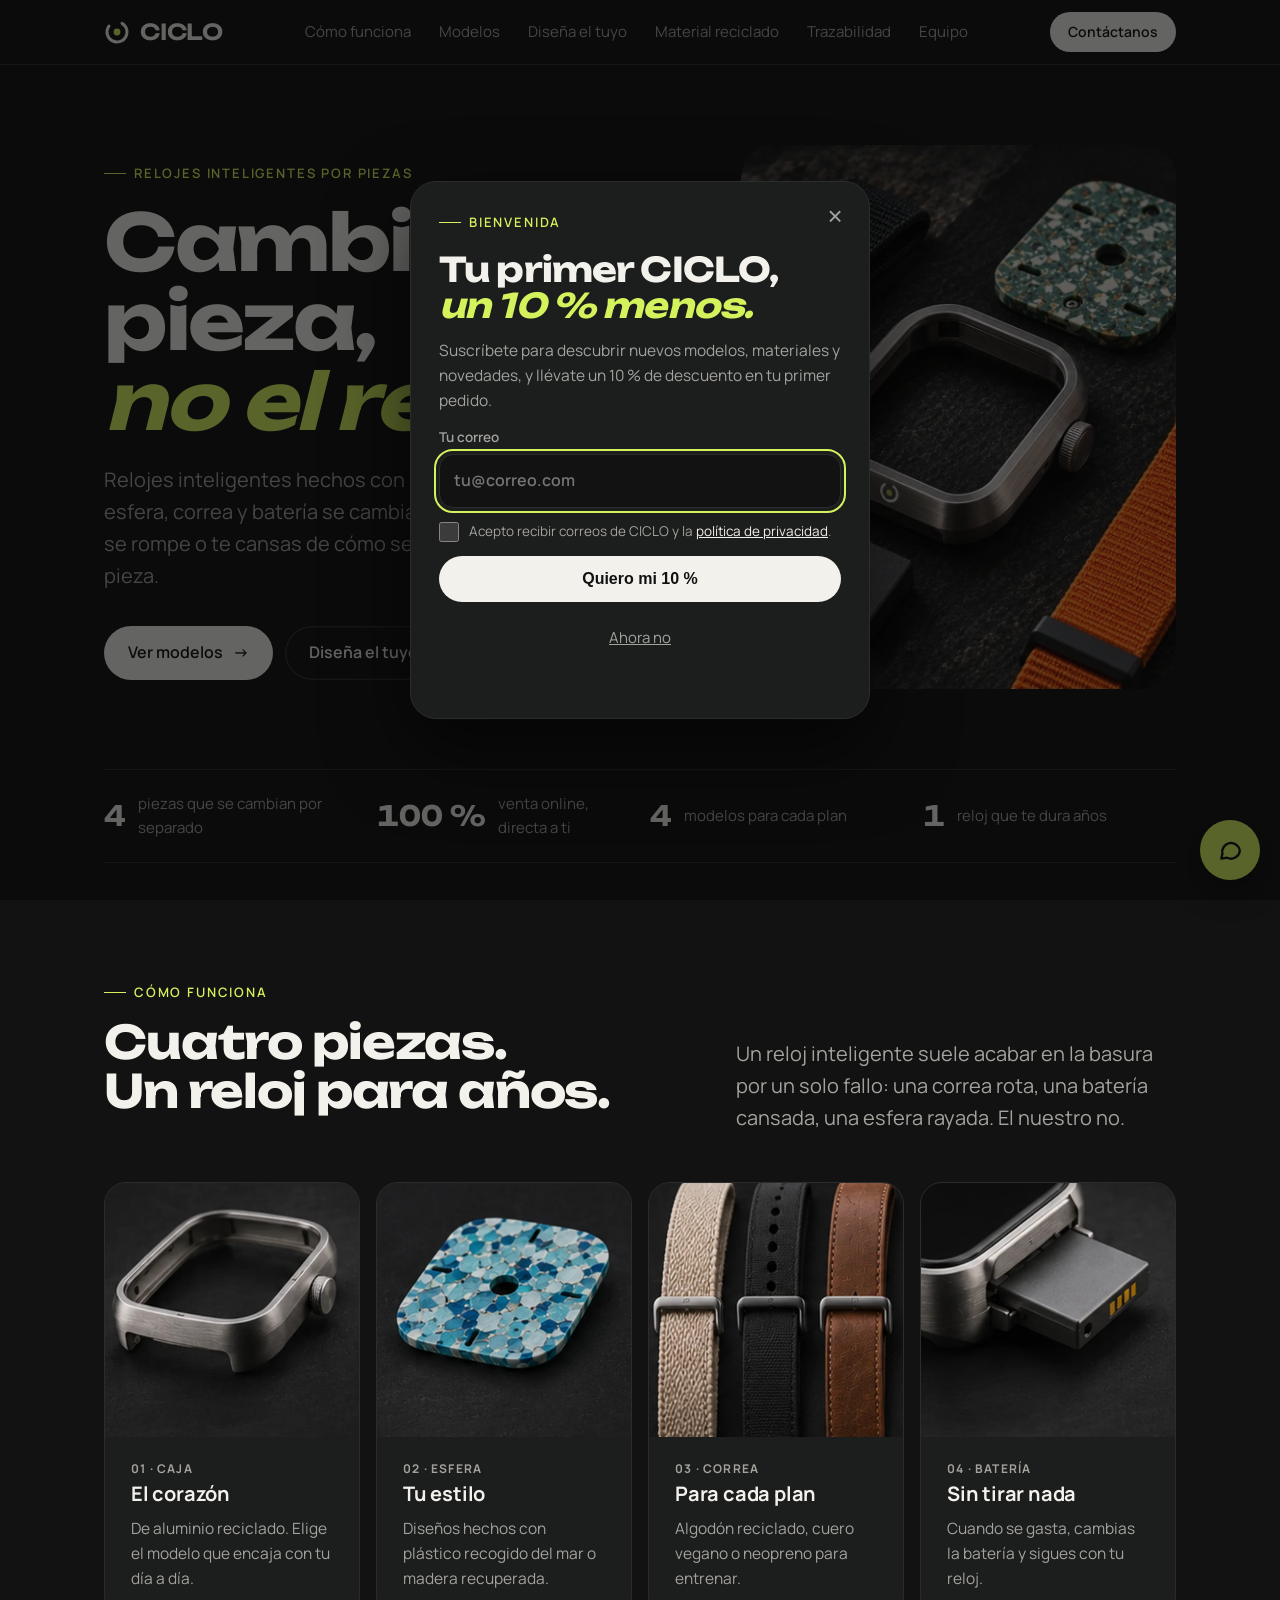
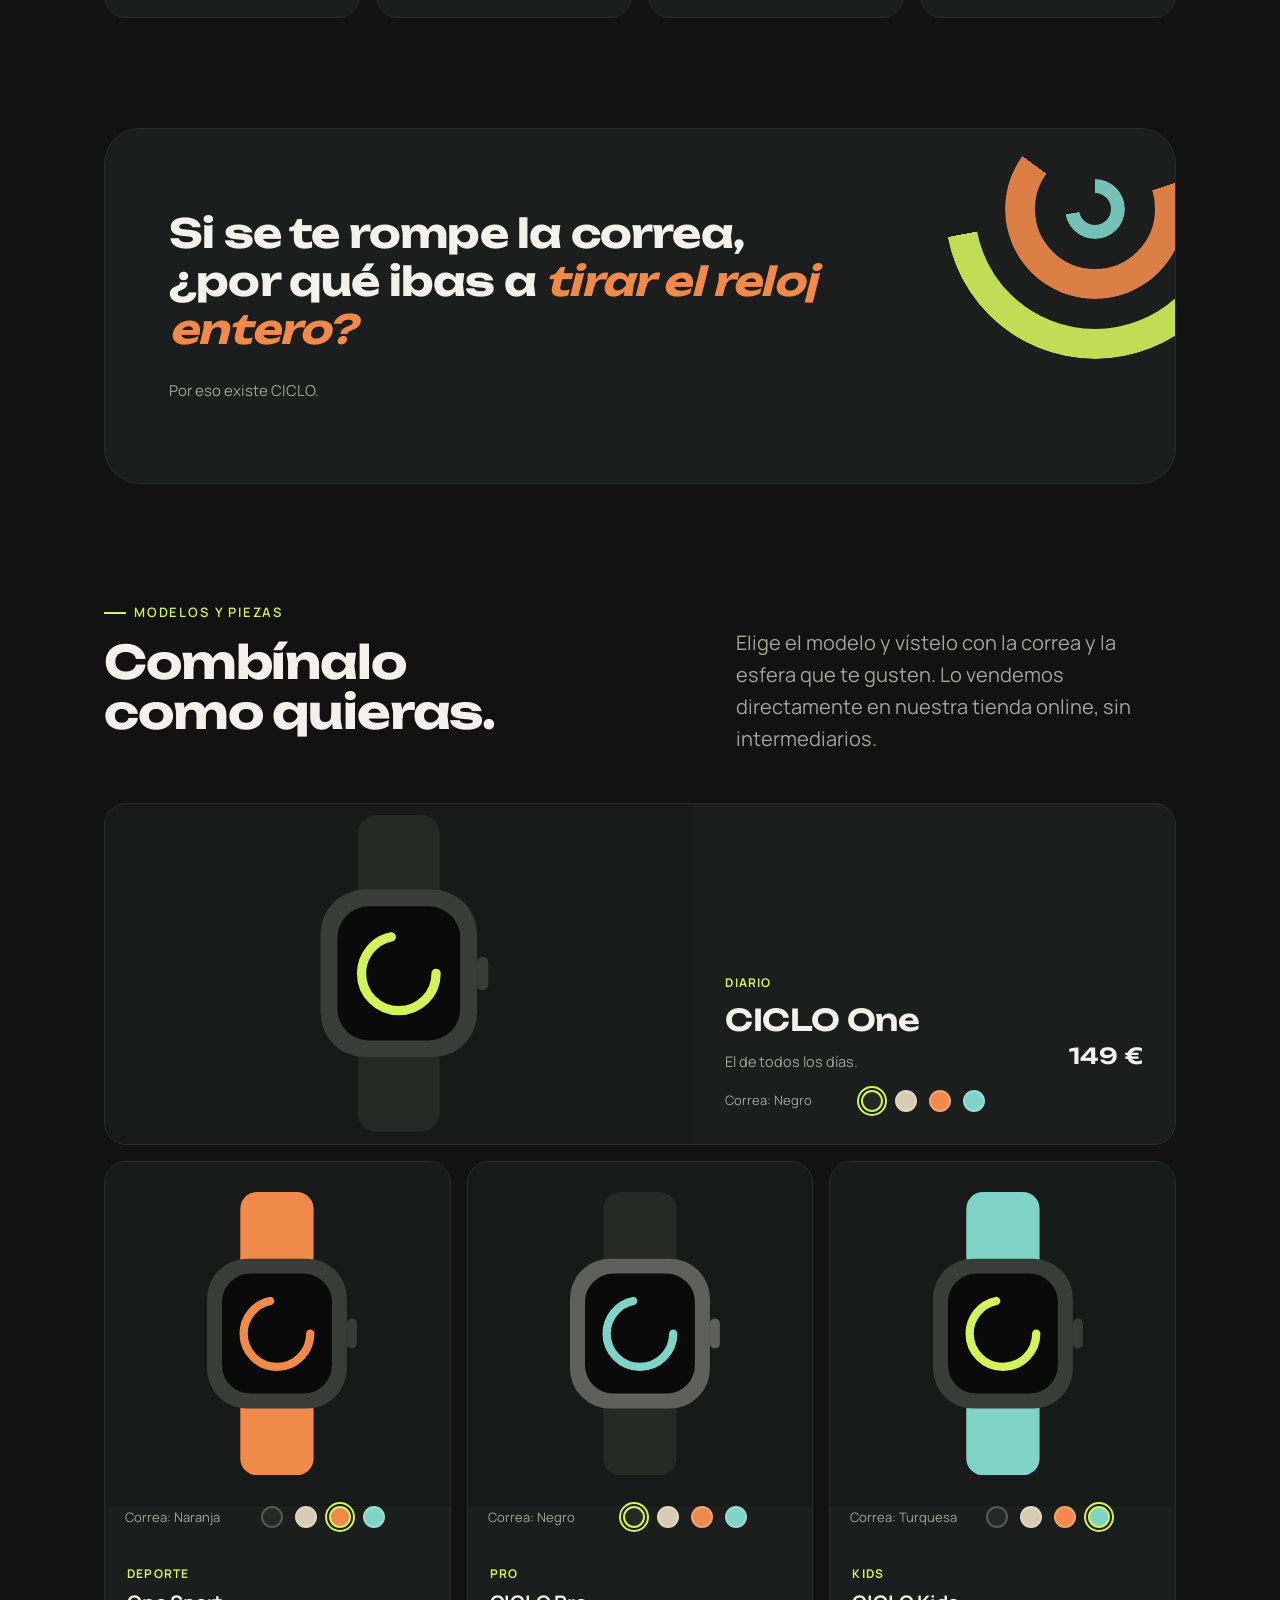
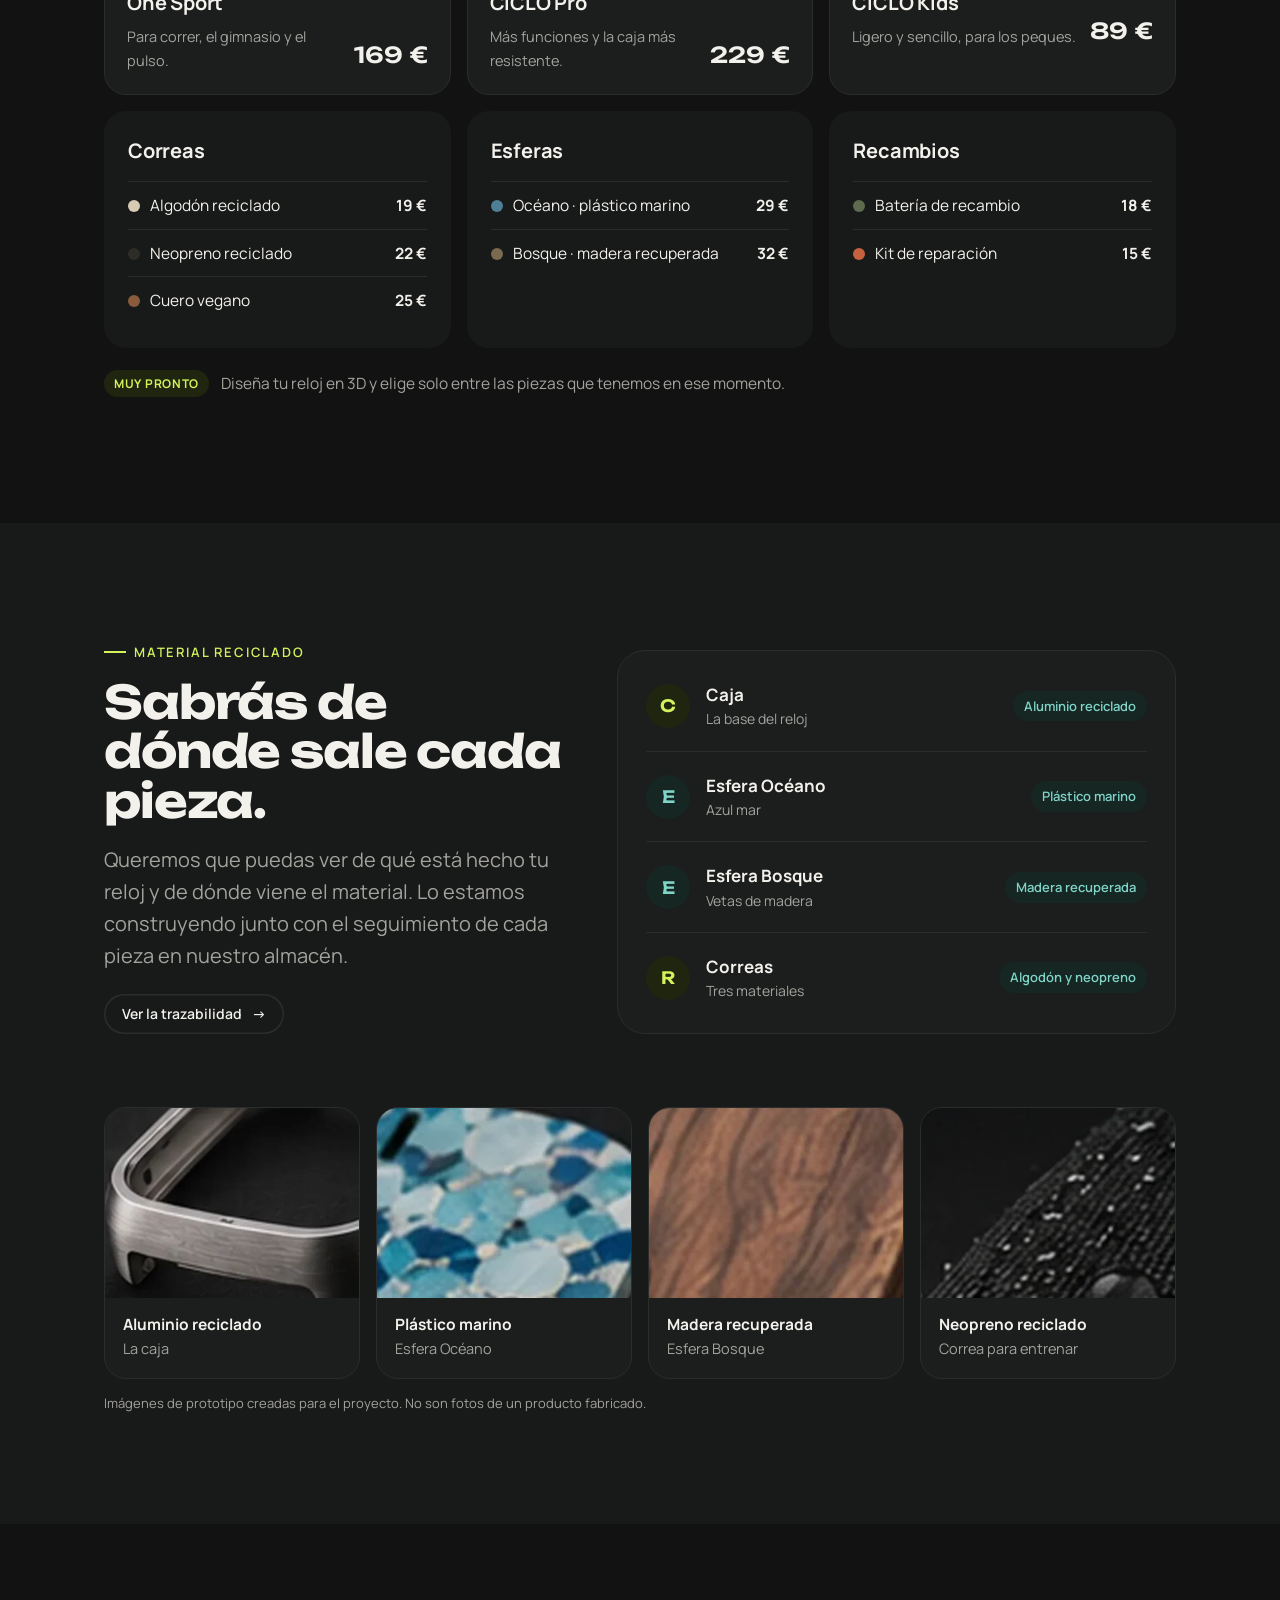
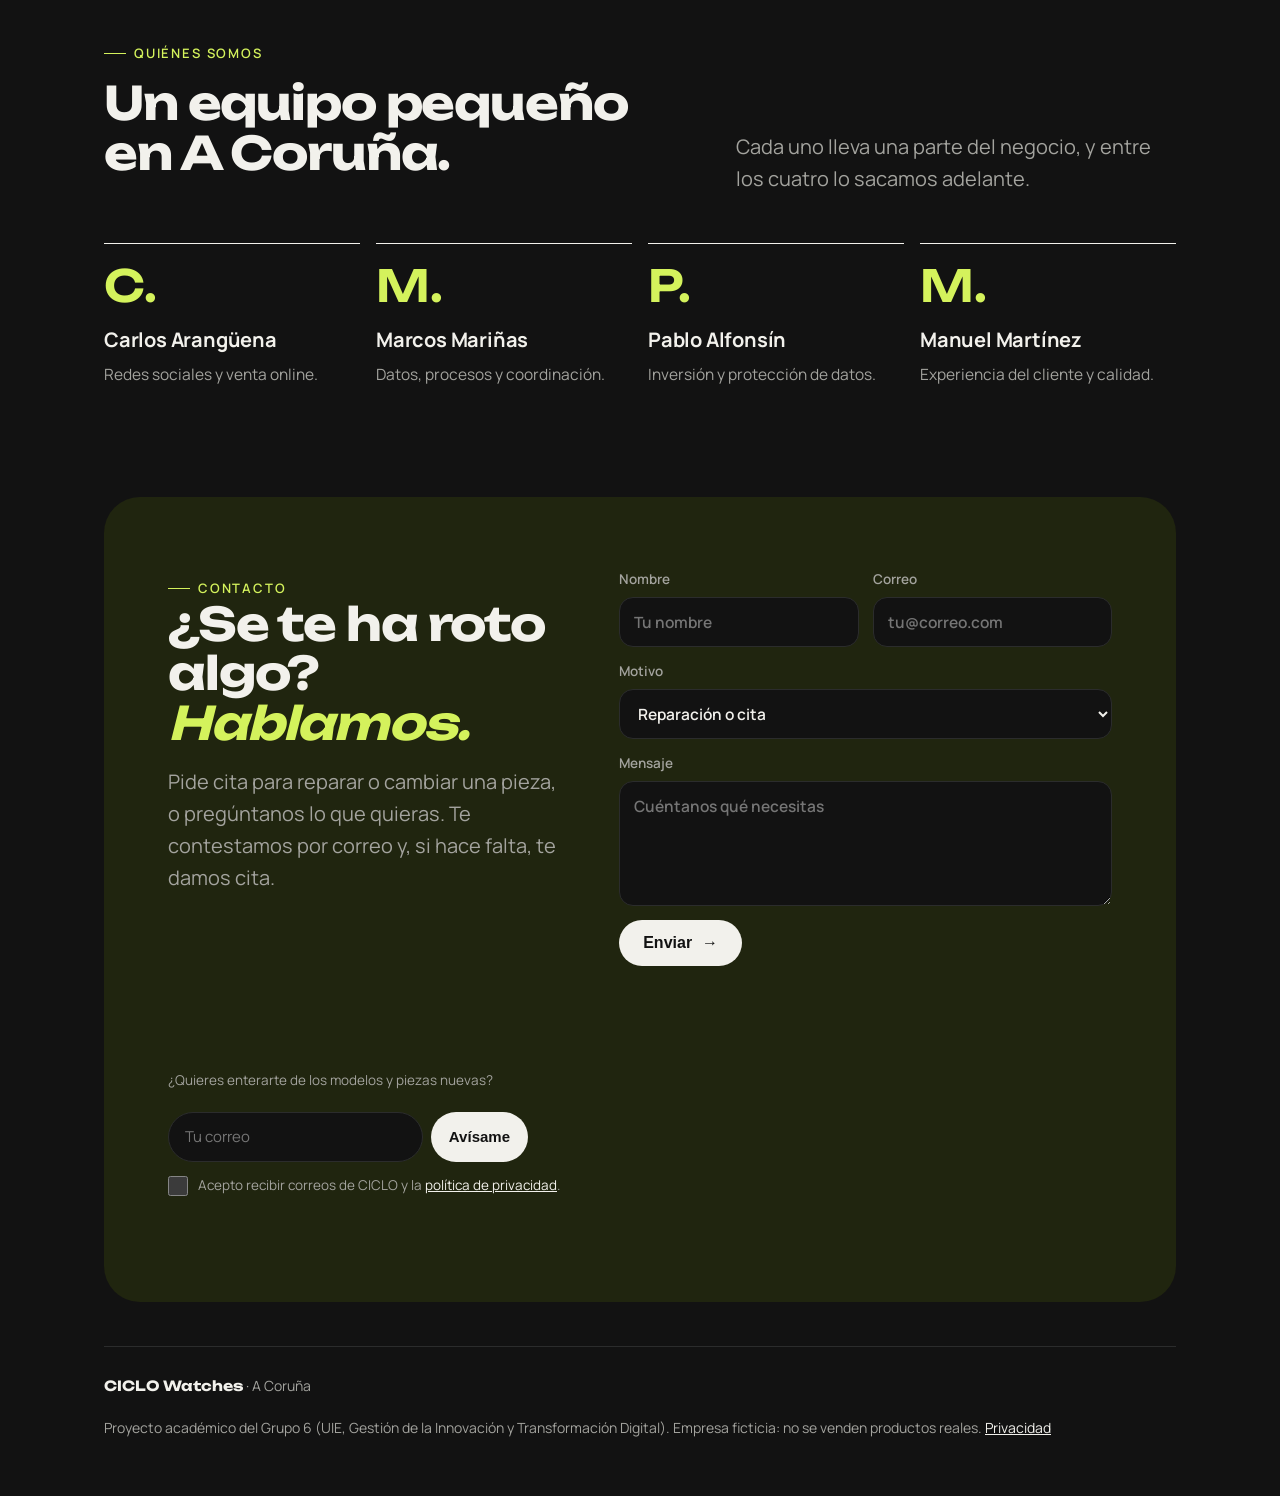
==== index.html @ 6017387c "Citas: la web ya reserva en el flujo de n8n (webhook activo y probado) Co-Authored-By: Claude Sonnet" ====
<!doctype html>
<html lang="es">
<head>
<meta charset="utf-8">
<meta name="viewport" content="width=device-width, initial-scale=1">
<title>CICLO Watches</title>
<meta name="description" content="Relojes inteligentes por piezas, hechos con material reciclado. Cambias la pieza, no el reloj.">
<link rel="canonical" href="https://marinascotelomarcos-blip.github.io/ciclo-watches/">
<meta name="theme-color" content="#121212">
<meta property="og:type" content="website">
<meta property="og:locale" content="es_ES">
<meta property="og:site_name" content="CICLO Watches">
<meta property="og:title" content="CICLO Watches · Cambias la pieza, no el reloj">
<meta property="og:description" content="Relojes inteligentes por piezas, hechos con material reciclado. Cambias la pieza, no el reloj.">
<meta property="og:url" content="https://marinascotelomarcos-blip.github.io/ciclo-watches/">
<meta property="og:image" content="https://marinascotelomarcos-blip.github.io/ciclo-watches/img/og-ciclo.png">
<meta property="og:image:width" content="1200">
<meta property="og:image:height" content="630">
<meta property="og:image:alt" content="Las piezas de un reloj CICLO sobre piedra oscura y el lema «Cambias la pieza, no el reloj»">
<meta name="twitter:card" content="summary_large_image">
<meta name="twitter:title" content="CICLO Watches · Cambias la pieza, no el reloj">
<meta name="twitter:description" content="Relojes inteligentes por piezas, hechos con material reciclado. Cambias la pieza, no el reloj.">
<meta name="twitter:image" content="https://marinascotelomarcos-blip.github.io/ciclo-watches/img/og-ciclo.png">
<link rel="icon" type="image/svg+xml" href="marca/favicon.svg">
<link rel="apple-touch-icon" href="marca/apple-touch-icon.png">
<link rel="preconnect" href="https://fonts.googleapis.com">
<link rel="preconnect" href="https://fonts.gstatic.com" crossorigin>
<!-- Fuentes sin bloquear: la web se pinta al momento con la letra del sistema y cambia cuando llegan (aunque no haya internet) -->
<link rel="preload" as="style" href="https://fonts.googleapis.com/css2?family=Unbounded:wght@600;700;800&family=Manrope:wght@400;500;600;700&display=swap" onload="this.onload=null;this.rel='stylesheet'">
<noscript><link rel="stylesheet" href="https://fonts.googleapis.com/css2?family=Unbounded:wght@600;700;800&family=Manrope:wght@400;500;600;700&display=swap"></noscript>
<script>
  // Solo si el navegador sabe avisar al bajar, los bloques empiezan escondidos para aparecer.
  // Sin esto (vista previa, impresión, sin JavaScript) la web se ve entera desde el principio.
  if ("IntersectionObserver" in window) document.documentElement.classList.add("js-reveal");
</script>
<style>
  /* Colores de la presentación de la S07 */
  :root{
    color-scheme:dark;
    --bg:#121212; --wash:#181919; --card:#1C1D1D;
    --ink:#F2F1EC; --ink-soft:#A3A39E; --ink-grey:#5F605D; --hair:#2B2C2C;
    --clay:#D4F25C; --clay-wash:#20250F; --moss:#7FD3C7; --moss-wash:#152623;
    --orange:#F08A4B; --orange-wash:#2A1B12;
    --serif:"Unbounded","Arial Black",sans-serif;
    --sans:"Manrope",-apple-system,BlinkMacSystemFont,"Segoe UI",sans-serif;
    --radius:22px;
  }
  *{box-sizing:border-box}
  html{scroll-behavior:smooth}
  body{margin:0;background:var(--bg);color:var(--ink);font:17px/1.6 var(--sans);-webkit-font-smoothing:antialiased}
  a{color:inherit}
  img,svg{display:block}
  .wrap{max-width:1120px;margin:0 auto;padding:0 24px}
  .serif{font-family:var(--serif)}
  em{font-style:italic;color:var(--clay)}

  /* Cabecera */
  header{position:sticky;top:0;z-index:10;background:color-mix(in srgb,var(--bg) 86%,transparent);backdrop-filter:saturate(1.4) blur(12px);border-bottom:1px solid var(--hair)}
  nav{display:flex;align-items:center;justify-content:space-between;height:64px;gap:20px}
  .logo{display:flex;align-items:center;gap:10px;text-decoration:none;font-family:var(--serif);font-size:22px;font-weight:600;letter-spacing:-.01em}
  .logo-mark{width:26px;height:26px}
  .links{display:flex;gap:28px;font-size:15px}
  .menu-btn{display:none;width:44px;height:44px;place-items:center;margin-left:auto;background:none;border:1px solid var(--hair);border-radius:999px;color:var(--ink);cursor:pointer}
  .links a{text-decoration:none;color:var(--ink-soft);transition:color .2s}
  .links a:hover{color:var(--ink)}

  .btn{display:inline-flex;align-items:center;gap:10px;background:var(--ink);color:var(--bg);text-decoration:none;padding:14px 24px;border-radius:999px;font-weight:600;font-size:16px;border:0;cursor:pointer;transition:transform .2s ease,background .2s}
  .btn:hover{transform:translateY(-1px);background:var(--clay)}
  .btn:active{transform:translateY(0)}
  .btn.light{background:transparent;color:var(--ink);box-shadow:inset 0 0 0 1.5px var(--hair)}
  .btn.light:hover{background:var(--wash);box-shadow:inset 0 0 0 1.5px var(--ink-grey)}
  .btn.small{padding:9px 18px;font-size:14px}
  .btn .arrow{transition:transform .2s}
  .btn:hover .arrow{transform:translateX(3px)}

  /* Portada */
  .hero{padding-top:80px;padding-bottom:40px;display:grid;grid-template-columns:1.15fr .85fr;gap:48px;align-items:center}
  .eyebrow{display:inline-flex;align-items:center;gap:8px;font-size:13px;font-weight:600;letter-spacing:.08em;text-transform:uppercase;color:var(--clay)}
  .eyebrow::before{content:"";width:22px;height:1.5px;background:currentColor}
  h1{font-family:var(--serif);font-weight:700;font-size:clamp(38px,6.2vw,78px);line-height:1.02;letter-spacing:-.03em;margin:18px 0 24px}
  h2{font-family:var(--serif);font-weight:700;font-size:clamp(28px,3.8vw,46px);line-height:1.08;letter-spacing:-.025em;margin:14px 0 18px}
  h3{font-family:var(--sans);font-weight:700;font-size:20px;letter-spacing:-.01em;margin:0 0 6px}
  .eyebrow{letter-spacing:.14em}
  .lead{font-size:20px;color:var(--ink-soft);max-width:540px;margin:0}
  .ctas{display:flex;gap:12px;flex-wrap:wrap;margin-top:34px}
  .hero-art{position:relative;aspect-ratio:4/5;border-radius:32px;background:#121212;overflow:hidden;isolation:isolate}
  .hero-art .hero-product{position:absolute;inset:0;width:100%;height:100%;object-fit:cover}
  /* La foto entra suave cuando la portada aparece en pantalla (clase .in del scroll) */
  .hero-art.in .hero-product{animation:hero-product-in .9s cubic-bezier(.2,.8,.2,1) backwards}
  @keyframes hero-product-in{from{opacity:0;transform:scale(1.035)}}
  @keyframes aparece{from{opacity:0;transform:translateY(6px)}}

  /* Franja de valores */
  .strip{border-top:1px solid var(--hair);border-bottom:1px solid var(--hair);margin-top:40px}
  .strip ul{list-style:none;margin:0;padding:22px 0;display:grid;grid-template-columns:repeat(4,1fr);gap:20px}
  .strip li{display:flex;gap:12px;align-items:center;font-size:15px;color:var(--ink-soft)}
  .strip li span{font-family:var(--serif);font-size:28px;font-weight:600;color:var(--ink);line-height:1}

  section{padding:110px 0}
  .head{display:flex;justify-content:space-between;align-items:end;gap:30px;margin-bottom:48px;flex-wrap:wrap}
  .head .lead{max-width:440px}

  /* Cómo funciona */
  .steps{display:grid;grid-template-columns:repeat(4,1fr);gap:16px}
  .step{background:var(--card);border:1px solid var(--hair);border-radius:var(--radius);padding:26px;transition:transform .3s ease,border-color .3s}
  .step:hover{transform:translateY(-4px);border-color:var(--ink-grey)}
  .step .n{font-size:12px;font-weight:700;letter-spacing:.1em;color:var(--ink-grey);text-transform:uppercase}
  .step p{margin:0;color:var(--ink-soft);font-size:15.5px}

  /* Fotos de producto: mismo formato que el archivo (11:10), sin recortar ni deformar */
  .photo{display:block;width:100%;height:auto;aspect-ratio:11/10;object-fit:contain;background:#121212}
  .step{overflow:hidden}
  .step .photo{aspect-ratio:1/1;object-fit:cover;width:calc(100% + 52px);max-width:none;margin:-26px -26px 22px;border-radius:0} /* la foto llena la parte de arriba de la tarjeta */
  /* Materiales: una foto por tarjeta, a sangre (sin marco dentro de la tarjeta) */
  .materials{display:grid;grid-template-columns:repeat(4,1fr);gap:16px;margin-top:56px}
  .materials figure{margin:0;background:var(--card);border:1px solid var(--hair);border-radius:var(--radius);overflow:hidden}
  .materials img{display:block;width:100%;height:auto;aspect-ratio:4/3;object-fit:cover}
  .materials figcaption{padding:14px 18px 18px;font-size:14.5px;color:var(--ink-soft)}
  .materials figcaption b{display:block;color:var(--ink);font-size:15.5px}
  .proto-note{margin:14px 0 0;font-size:13px;color:var(--ink-soft)}

  /* Cita grande */
  .quote{background:var(--card);border:1px solid var(--hair);color:var(--ink);border-radius:36px;padding:80px 64px;position:relative;overflow:hidden}
  .quote p{font-family:var(--serif);font-weight:700;font-size:clamp(24px,3.4vw,40px);line-height:1.2;letter-spacing:-.02em;margin:0;max-width:760px;position:relative}
  .quote p em{color:var(--orange)}
  .quote small{display:block;margin-top:26px;color:var(--ink-soft);font-size:15px}
  .quote .ring{position:absolute;right:-70px;top:-70px;width:300px;height:300px;border-radius:50%;border:30px solid var(--clay);opacity:.9;
    -webkit-mask:conic-gradient(#000 0 72%,transparent 0);mask:conic-gradient(#000 0 72%,transparent 0)}
  .quote .ring.r2{right:-10px;top:-10px;width:180px;height:180px;border-color:var(--orange);opacity:.9;
    -webkit-mask:conic-gradient(transparent 0 20%,#000 0 85%,transparent 0);mask:conic-gradient(transparent 0 20%,#000 0 85%,transparent 0)}
  .quote .ring.r3{right:50px;top:50px;width:60px;height:60px;border-width:14px;border-color:var(--moss)}

  /* Modelos */
  .models{display:grid;grid-template-columns:repeat(3,1fr);gap:16px}
  .model.destacado{grid-column:1/-1;display:grid;grid-template-columns:1.1fr .9fr;grid-template-rows:1fr auto;align-items:stretch}
  .model.destacado .pic{grid-row:1/3;aspect-ratio:auto;min-height:340px}
  .model.destacado .pic svg{width:38%}
  .model.destacado .info{grid-column:2;grid-row:1;align-self:end;padding:32px 32px 8px}
  .model.destacado .info h3{font-family:var(--serif);font-size:30px;font-weight:600;letter-spacing:-.02em}
  .model.destacado .strap-picker{grid-column:2;grid-row:2;padding:8px 32px 32px}
  .uso{display:block;font-size:12px;font-weight:700;letter-spacing:.1em;text-transform:uppercase;color:var(--clay);margin-bottom:4px}
  .strap-name{font-size:13px;color:var(--ink-soft);min-width:9.5em}
  .model{background:var(--card);border:1px solid var(--hair);border-radius:var(--radius);overflow:hidden;transition:transform .3s ease,box-shadow .3s}
  .model:hover{transform:translateY(-4px);border-color:var(--ink-grey)}
  .model .pic{aspect-ratio:1/1;background:var(--wash);display:grid;place-items:center}
  .model .pic svg{width:58%;height:auto}
  .model .info{padding:20px 22px 22px;display:flex;justify-content:space-between;align-items:end;gap:10px}
  .model .info p{margin:2px 0 0;color:var(--ink-soft);font-size:14.5px}
  .price{font-family:var(--serif);font-size:22px;font-weight:600;white-space:nowrap}
  .parts{display:grid;grid-template-columns:repeat(3,1fr);gap:16px;margin-top:16px}
  .part{background:var(--wash);border-radius:var(--radius);padding:24px}
  .part ul{list-style:none;margin:14px 0 0;padding:0}
  .part li{display:flex;justify-content:space-between;align-items:center;gap:12px;padding:11px 0;border-top:1px solid var(--hair);font-size:15.5px}
  .sw{display:inline-block;width:12px;height:12px;border-radius:50%;margin-right:10px;vertical-align:-1px}
  .soon{margin-top:22px;display:flex;align-items:center;gap:12px;color:var(--ink-soft);font-size:15.5px}
  .soon b{background:var(--clay-wash);color:var(--clay);font-size:12px;letter-spacing:.06em;text-transform:uppercase;padding:4px 10px;border-radius:999px}

  /* Reciclado */
  .origin{display:grid;grid-template-columns:.9fr 1.1fr;gap:56px;align-items:center}
  .trace{background:var(--card);border:1px solid var(--hair);border-radius:28px;padding:10px 28px}
  .trace li{list-style:none;display:grid;grid-template-columns:44px 1fr auto;gap:16px;align-items:center;padding:20px 0;border-bottom:1px solid var(--hair)}
  .trace li:last-child{border-bottom:0}
  .trace ol{margin:0;padding:0}
  .dot{width:44px;height:44px;border-radius:50%;display:grid;place-items:center;font-family:var(--serif);font-weight:600}
  .trace small{display:block;color:var(--ink-soft);font-size:14px}
  .trace .from{font-size:13px;font-weight:600;color:var(--moss);background:var(--moss-wash);padding:5px 11px;border-radius:999px;white-space:nowrap}

  /* Equipo */
  .team{display:grid;grid-template-columns:repeat(4,1fr);gap:16px}
  .person{border-top:1.5px solid var(--ink);padding-top:20px}
  .person .ini{font-family:var(--serif);font-size:44px;font-weight:600;line-height:1;color:var(--clay);margin-bottom:16px}
  .person p{margin:0;color:var(--ink-soft);font-size:15.5px}

  /* Contacto */
  .contact{background:var(--clay-wash);border-radius:36px;padding:72px 64px;display:grid;grid-template-columns:.9fr 1.1fr;gap:48px;align-items:start}
  .contact h2{margin-top:0}
  .contact .side{display:flex;flex-direction:column;align-items:flex-start;gap:14px}
  .contact .side ul{list-style:none;margin:0;padding:0;color:var(--ink-soft);font-size:15.5px}
  .contact .side li{padding:4px 0}
  .contact .side li::before{content:"✓";color:var(--clay);font-weight:700;margin-right:10px}
  .note{font-size:14.5px;color:var(--clay);min-height:1.4em;margin:0}

  .cform{display:grid;gap:14px;width:100%}
  .cform .row2{display:grid;grid-template-columns:1fr 1fr;gap:14px}
  .cform label{display:grid;gap:6px;font-size:13.5px;font-weight:600;color:var(--ink-soft)}
  .cform input,.cform select,.cform textarea{background:var(--bg);border:1px solid var(--hair);color:var(--ink);border-radius:14px;padding:12px 14px;font:inherit;font-size:15.5px;width:100%;resize:vertical}
  .cform input:focus,.cform select:focus,.cform textarea:focus{outline:2px solid var(--clay);outline-offset:1px}
  .cform .btn{justify-self:start}
  .cform .btn[disabled]{opacity:.6;cursor:wait}
  @media (max-width:520px){.cform .row2{grid-template-columns:1fr}}
  /* Novedades (automatización por correo) */
  .news{display:flex;gap:8px;width:100%;max-width:360px;margin-top:6px}
  .news input{flex:1;min-width:0;background:var(--bg);border:1px solid var(--hair);color:var(--ink);border-radius:999px;padding:12px 16px;font:inherit;font-size:15px}
  .news input:focus{outline:2px solid var(--clay);outline-offset:1px}
  .news button{padding:12px 18px;font-size:15px}
  .side small{color:var(--ink-soft);font-size:13.5px}

  /* Popup de bienvenida (10 %) */
  .dlg{width:min(460px,calc(100vw - 32px));max-height:calc(100dvh - 32px);overflow:auto;padding:0;border:1px solid var(--hair);border-radius:26px;background:var(--card);color:var(--ink);box-shadow:0 30px 80px rgba(0,0,0,.6)}
  .dlg[open]{animation:dlg-in .25s cubic-bezier(.2,.8,.2,1)}
  @keyframes dlg-in{from{opacity:0;transform:translateY(10px) scale(.98)}}
  .dlg::backdrop{background:rgba(8,8,8,.6)}
  .dlg-form{display:grid;gap:14px;padding:30px 28px 24px;position:relative}
  .dlg-form h2{font-size:clamp(26px,6vw,34px);margin:4px 0 0}
  .dlg-texto{margin:0;color:var(--ink-soft);font-size:15.5px}
  .dlg-campo{display:grid;gap:6px;font-size:13.5px;font-weight:600;color:var(--ink-soft)}
  .dlg-campo input{background:var(--bg);border:1px solid var(--hair);color:var(--ink);border-radius:14px;padding:13px 14px;font:inherit;font-size:16px}
  .dlg-form .btn{justify-content:center}
  .dlg-x{position:absolute;top:12px;right:12px;width:44px;height:44px;border-radius:50%;border:0;background:none;color:var(--ink-soft);font-size:26px;line-height:1;cursor:pointer}
  .dlg-x:hover{background:var(--wash);color:var(--ink)}
  .dlg-no{background:none;border:0;color:var(--ink-soft);font:inherit;font-size:15px;text-decoration:underline;cursor:pointer;min-height:44px}
  .ok-legal{display:flex;gap:10px;align-items:flex-start;font-size:13.5px;color:var(--ink-soft);line-height:1.45}
  .ok-legal input{width:20px;height:20px;margin:0;flex:0 0 20px;accent-color:var(--clay)}
  .ok-legal a{color:var(--ink)}

  /* Asistente (chatbot) */
  .bot-btn{position:fixed;right:20px;bottom:20px;z-index:20;width:60px;height:60px;border-radius:50%;border:0;cursor:pointer;background:var(--clay);color:#121212;display:grid;place-items:center;box-shadow:0 12px 30px rgba(0,0,0,.45);transition:transform .2s}
  .bot-btn:hover{transform:scale(1.06)}
  .bot{position:fixed;right:20px;bottom:92px;z-index:20;width:min(360px,calc(100vw - 32px));height:min(480px,calc(100vh - 140px));background:var(--card);border:1px solid var(--hair);border-radius:22px;display:flex;flex-direction:column;overflow:hidden;box-shadow:0 24px 60px rgba(0,0,0,.55);
    opacity:0;transform:translateY(12px) scale(.98);transform-origin:bottom right;pointer-events:none;transition:opacity .2s,transform .2s}
  .bot.open{opacity:1;transform:none;pointer-events:auto}
  .bot-head{padding:16px 18px;border-bottom:1px solid var(--hair);display:flex;align-items:center;gap:12px}
  .bot-head b{display:block;font-size:15px}
  .bot-head small{color:var(--ink-soft);font-size:12.5px}
  .bot-head .x{margin-left:auto;background:none;border:0;color:var(--ink-soft);font-size:22px;cursor:pointer;line-height:1}
  .bot-msgs{flex:1;overflow-y:auto;padding:16px;display:flex;flex-direction:column;gap:10px}
  .msg{max-width:85%;padding:10px 14px;border-radius:16px;font-size:14.5px;line-height:1.45}
  .msg.b{background:var(--wash);border:1px solid var(--hair);border-bottom-left-radius:6px}
  .msg.u{align-self:flex-end;background:var(--clay);color:#121212;border-bottom-right-radius:6px}
  .bot-form{display:flex;gap:8px;padding:12px;border-top:1px solid var(--hair)}
  .bot-form input{flex:1;min-width:0;background:var(--bg);border:1px solid var(--hair);color:var(--ink);border-radius:999px;padding:11px 14px;font:inherit;font-size:14.5px}
  .bot-form button{background:var(--clay);color:#121212;border:0;border-radius:999px;padding:0 16px;font-weight:700;cursor:pointer}

  footer{padding:44px 0 56px;color:var(--ink-soft);font-size:14px}
  footer .row{display:flex;justify-content:space-between;gap:20px;flex-wrap:wrap;border-top:1px solid var(--hair);padding-top:28px}

  /* Aparición suave al hacer scroll */
  .js-reveal .reveal{opacity:0;transform:translateY(18px);transition:opacity .8s ease,transform .8s cubic-bezier(.2,.8,.2,1)}
  .js-reveal .reveal.in{opacity:1;transform:none}
  @media print{.js-reveal .reveal{opacity:1;transform:none}}

  /* CICLO · interacciones A2-A4 */
  .strap-picker{display:flex;gap:12px;align-items:center;padding:0 20px 16px}
  .strap-swatch{width:22px;height:22px;border-radius:50%;border:2px solid rgba(242,241,236,.24);background:var(--swatch);cursor:pointer;padding:0;transition:transform .2s,border-color .2s}
  .strap-swatch{position:relative}
  .strap-swatch::after{content:"";position:absolute;inset:-6px;border-radius:50%} /* zona táctil de 34 px sin cambiar el dibujo */
  .strap-swatch:hover{transform:scale(1.12)}
  .strap-swatch.active{border-color:var(--clay);outline:2px solid var(--clay);outline-offset:2px}
  .loader-ring{width:27px;height:27px;flex:0 0 27px;border:3px solid rgba(212,242,92,.18);border-top-color:var(--clay);border-right-color:var(--clay);border-radius:50%;animation:ciclo-spin 1.4s linear infinite}
  .loader-ring.loading{animation-duration:.65s}
  @keyframes ciclo-spin{to{transform:rotate(360deg)}}
  .counter{font-variant-numeric:tabular-nums}

  /* Foco visible al navegar con teclado */
  :focus-visible{outline:2px solid var(--clay);outline-offset:3px}

  /* Pulido: contraste del número de paso, enlace de salto, aire final para que el botón del asistente no tape el pie */
  .step .n{color:var(--ink-soft)}
  .salto{position:absolute;left:12px;top:-60px;z-index:30;background:var(--clay);color:#121212;padding:10px 16px;border-radius:999px;font-weight:700;text-decoration:none}
  .salto:focus{top:10px}
  footer .row a{color:var(--ink)}
  @media (max-width:900px){footer{padding-bottom:104px}}

  @media (prefers-reduced-motion:reduce){
    html{scroll-behavior:auto}
    .reveal{opacity:1;transform:none;transition:none}
    .btn,.step,.model,.strap-swatch{transition:none}
    .hero-art .hero-product,.loader-ring,.dlg,.dlg[open]{animation:none}
    .bot,.bot-btn,.step .photo{transition:none}
  }

  @media (max-width:900px){
    .hero,.origin,.contact{grid-template-columns:1fr}
    .hero{padding-top:44px;gap:36px}
    .hero-art{width:100%;max-width:520px;justify-self:center} /* en tablet la foto no pasa del alto de la pantalla */
    .steps,.models,.team{grid-template-columns:repeat(2,1fr)}
    .materials{grid-template-columns:repeat(2,1fr)}
    .parts{grid-template-columns:1fr}
    .strip ul{grid-template-columns:repeat(2,1fr)}
    .links{display:none}
    .menu-btn{display:grid}
    nav.abierto .links{display:flex;flex-direction:column;gap:0;position:absolute;top:100%;left:0;right:0;background:var(--bg);border-bottom:1px solid var(--hair);padding:6px 24px 14px}
    nav.abierto .links a{padding:12px 0;font-size:17px;color:var(--ink)}
    section{padding:76px 0}
    .quote{padding:52px 30px;border-radius:28px}
    .contact{padding:44px 28px;border-radius:28px}
  }
  @media (max-width:520px){
    .wrap{padding:0 16px}
    .trace{padding:6px 20px}
    .trace li{grid-template-columns:44px 1fr;row-gap:8px}
    .trace .from{grid-column:2;justify-self:start}
    .steps,.models,.team{grid-template-columns:1fr}
    .model.destacado{grid-template-columns:1fr;grid-template-rows:auto}
    .model.destacado .pic,.model.destacado .info,.model.destacado .strap-picker{grid-column:auto;grid-row:auto}
    .model.destacado .pic{min-height:0;aspect-ratio:16/10;width:100%}
    .model.destacado .info{padding:20px 22px 6px}
    .model.destacado .strap-picker{padding:0 20px 18px}
    .strap-name{min-width:0;margin-right:auto}
    .model .pic{aspect-ratio:16/10}
    .model .pic svg{width:36%}
  }
</style>
<link rel="stylesheet" href="cita.css">
</head>
<body>
<a class="salto" href="#inicio">Saltar al contenido</a>

<svg width="0" height="0" style="position:absolute" aria-hidden="true">
  <defs>
    <symbol id="reloj" viewBox="0 0 120 170">
      <rect x="38" y="0" width="44" height="52" rx="10" fill="var(--strap)"/>
      <rect x="38" y="118" width="44" height="52" rx="10" fill="var(--strap)"/>
      <rect x="18" y="40" width="84" height="90" rx="24" fill="var(--case)"/>
      <rect x="27" y="49" width="66" height="72" rx="17" fill="var(--dial)"/>
      <circle cx="60" cy="85" r="20" fill="none" stroke="var(--hand)" stroke-width="5" stroke-dasharray="90 40" stroke-linecap="round"/>
      <rect x="102" y="76" width="6" height="18" rx="3" fill="var(--case)"/>
    </symbol>
  </defs>
</svg>

<header>
  <div class="wrap">
    <nav>
      <a class="logo" href="#inicio" aria-label="CICLO Watches, inicio">
        <svg class="logo-mark" viewBox="0 0 26 26" aria-hidden="true"><circle cx="13" cy="13" r="10" fill="none" stroke="var(--ink)" stroke-width="3" stroke-dasharray="48 15" stroke-linecap="round" transform="rotate(-60 13 13)"/><circle cx="13" cy="13" r="3.4" fill="var(--clay)"/></svg>
        CICLO
      </a>
      <button class="menu-btn" type="button" aria-expanded="false" aria-controls="menu-secciones" aria-label="Abrir el menú"><svg width="20" height="20" viewBox="0 0 24 24" fill="none" stroke="currentColor" stroke-width="2.2" stroke-linecap="round" aria-hidden="true"><path d="M4 7h16M4 12h16M4 17h16"/></svg></button>
      <div class="links" id="menu-secciones">
        <a href="#como">Cómo funciona</a>
        <a href="#modelos">Modelos</a>
        <a href="configurador.html">Diseña el tuyo</a>
        <a href="#origen">Material reciclado</a>
        <a href="trazabilidad.html">Trazabilidad</a>
        <a href="#equipo">Equipo</a>
      </div>
      <a class="btn small" href="#contacto">Contáctanos</a>
    </nav>
  </div>
</header>

<main id="inicio">
  <div class="wrap hero">
    <div>
      <span class="eyebrow">Relojes inteligentes por piezas</span>
      <h1>Cambias la pieza,<br><em>no el reloj.</em></h1>
      <p class="lead">Relojes inteligentes hechos con material reciclado. Caja, esfera, correa y batería se cambian por separado: si algo se rompe o te cansas de cómo se ve, cambias solo esa pieza.</p>
      <div class="ctas">
        <a class="btn" href="#modelos">Ver modelos <span class="arrow">→</span></a>
        <a class="btn light" href="configurador.html">Diseña el tuyo</a>
        <button class="btn light" type="button" data-abrir-cita>Pedir cita de reparación</button>
      </div>
    </div>

    <div class="hero-art reveal">
      <img class="hero-product" src="img/fotos/CICLO_hero_modular_4x5.webp" alt="Las piezas de un reloj CICLO sobre piedra oscura: caja de aluminio, esfera verde moteada, batería, correa negra y correa naranja" width="480" height="565" fetchpriority="high" decoding="async">
    </div>
  </div>

  <div class="wrap">
    <div class="strip reveal">
      <ul>
        <li><span class="counter" data-count="4">4</span>piezas que se cambian por separado</li>
        <li><span><b class="counter" data-count="100">100</b>&nbsp;%</span>venta online, directa a ti</li>
        <li><span class="counter" data-count="4">4</span>modelos para cada plan</li>
        <li><span class="counter" data-count="1">1</span>reloj que te dura años</li>
      </ul>
    </div>
  </div>

  <section id="como">
    <div class="wrap">
      <div class="head reveal">
        <div>
          <span class="eyebrow">Cómo funciona</span>
          <h2>Cuatro piezas.<br>Un reloj para años.</h2>
        </div>
        <p class="lead">Un reloj inteligente suele acabar en la basura por un solo fallo: una correa rota, una batería cansada, una esfera rayada. El nuestro no.</p>
      </div>
      <div class="steps">
        <article class="step reveal">
          <img class="photo" src="img/fotos/pieza-caja.webp" alt="Caja de reloj inteligente de aluminio cepillado, vacía, sobre fondo oscuro" width="830" height="830" loading="lazy" decoding="async">
          <div class="n">01 · Caja</div><h3>El corazón</h3>
          <p>De aluminio reciclado. Elige el modelo que encaja con tu día a día.</p>
        </article>
        <article class="step reveal">
          <img class="photo" src="img/fotos/pieza-esfera.webp" alt="Esfera cuadrada hecha con trocitos de plástico azul y turquesa" width="830" height="830" loading="lazy" decoding="async">
          <div class="n">02 · Esfera</div><h3>Tu estilo</h3>
          <p>Diseños hechos con plástico recogido del mar o madera recuperada.</p>
        </article>
        <article class="step reveal">
          <img class="photo" src="img/fotos/pieza-correas.webp" alt="Tres correas: tela beige, neopreno negro y cuero vegano marrón" width="830" height="830" loading="lazy" decoding="async">
          <div class="n">03 · Correa</div><h3>Para cada plan</h3>
          <p>Algodón reciclado, cuero vegano o neopreno para entrenar.</p>
        </article>
        <article class="step reveal">
          <img class="photo" src="img/fotos/pieza-bateria.webp" alt="Módulo de batería rectangular saliendo de la caja del reloj" width="830" height="830" loading="lazy" decoding="async">
          <div class="n">04 · Batería</div><h3>Sin tirar nada</h3>
          <p>Cuando se gasta, cambias la batería y sigues con tu reloj.</p>
        </article>
      </div>
    </div>
  </section>

  <div class="wrap">
    <div class="quote reveal">
      <div class="ring"></div><div class="ring r2"></div><div class="ring r3"></div>
      <p>Si se te rompe la correa,<br>¿por qué ibas a <em>tirar el reloj entero?</em></p>
      <small>Por eso existe CICLO.</small>
    </div>
  </div>

  <section id="modelos">
    <div class="wrap">
      <div class="head reveal">
        <div>
          <span class="eyebrow">Modelos y piezas</span>
          <h2>Combínalo<br>como quieras.</h2>
        </div>
        <p class="lead">Elige el modelo y vístelo con la correa y la esfera que te gusten. Lo vendemos directamente en nuestra tienda online, sin intermediarios.</p>
      </div>

      <div class="models">
        <article class="model destacado reveal">
          <div class="pic"><svg class="model-watch" viewBox="0 0 120 170" style="--strap:#262826;--case:#3A3C3A;--dial:#0A0A0A;--hand:#D4F25C"><use href="#reloj"/></svg></div>
          <div class="strap-picker" role="group" aria-label="Elige el color de la correa"><span class="strap-name" aria-live="polite"></span>
            <button class="strap-swatch active" type="button" data-color="#262826" style="--swatch:#262826" aria-label="Negro" aria-pressed="true"></button>
            <button class="strap-swatch" type="button" data-color="#D8CBB3" style="--swatch:#D8CBB3" aria-label="Algodón natural" aria-pressed="false"></button>
            <button class="strap-swatch" type="button" data-color="#F08A4B" style="--swatch:#F08A4B" aria-label="Naranja" aria-pressed="false"></button>
            <button class="strap-swatch" type="button" data-color="#7FD3C7" style="--swatch:#7FD3C7" aria-label="Turquesa" aria-pressed="false"></button>
          </div>
          <div class="info"><div><span class="uso">Diario</span><h3>CICLO One</h3><p>El de todos los días.</p></div><span class="price">149&nbsp;€</span></div>
        </article>
        <article class="model reveal">
          <div class="pic"><svg class="model-watch" viewBox="0 0 120 170" style="--strap:#F08A4B;--case:#3A3C3A;--dial:#0A0A0A;--hand:#F08A4B"><use href="#reloj"/></svg></div>
          <div class="strap-picker" role="group" aria-label="Elige el color de la correa"><span class="strap-name" aria-live="polite"></span>
            <button class="strap-swatch" type="button" data-color="#262826" style="--swatch:#262826" aria-label="Negro" aria-pressed="false"></button>
            <button class="strap-swatch" type="button" data-color="#D8CBB3" style="--swatch:#D8CBB3" aria-label="Algodón natural" aria-pressed="false"></button>
            <button class="strap-swatch active" type="button" data-color="#F08A4B" style="--swatch:#F08A4B" aria-label="Naranja" aria-pressed="true"></button>
            <button class="strap-swatch" type="button" data-color="#7FD3C7" style="--swatch:#7FD3C7" aria-label="Turquesa" aria-pressed="false"></button>
          </div>
          <div class="info"><div><span class="uso">Deporte</span><h3>One Sport</h3><p>Para correr, el gimnasio y el pulso.</p></div><span class="price">169&nbsp;€</span></div>
        </article>
        <article class="model reveal">
          <div class="pic"><svg class="model-watch" viewBox="0 0 120 170" style="--strap:#262826;--case:#5F605D;--dial:#0A0A0A;--hand:#7FD3C7"><use href="#reloj"/></svg></div>
          <div class="strap-picker" role="group" aria-label="Elige el color de la correa"><span class="strap-name" aria-live="polite"></span>
            <button class="strap-swatch active" type="button" data-color="#262826" style="--swatch:#262826" aria-label="Negro" aria-pressed="true"></button>
            <button class="strap-swatch" type="button" data-color="#D8CBB3" style="--swatch:#D8CBB3" aria-label="Algodón natural" aria-pressed="false"></button>
            <button class="strap-swatch" type="button" data-color="#F08A4B" style="--swatch:#F08A4B" aria-label="Naranja" aria-pressed="false"></button>
            <button class="strap-swatch" type="button" data-color="#7FD3C7" style="--swatch:#7FD3C7" aria-label="Turquesa" aria-pressed="false"></button>
          </div>
          <div class="info"><div><span class="uso">Pro</span><h3>CICLO Pro</h3><p>Más funciones y la caja más resistente.</p></div><span class="price">229&nbsp;€</span></div>
        </article>
        <article class="model reveal">
          <div class="pic"><svg class="model-watch" viewBox="0 0 120 170" style="--strap:#7FD3C7;--case:#3A3C3A;--dial:#0A0A0A;--hand:#D4F25C"><use href="#reloj"/></svg></div>
          <div class="strap-picker" role="group" aria-label="Elige el color de la correa"><span class="strap-name" aria-live="polite"></span>
            <button class="strap-swatch" type="button" data-color="#262826" style="--swatch:#262826" aria-label="Negro" aria-pressed="false"></button>
            <button class="strap-swatch" type="button" data-color="#D8CBB3" style="--swatch:#D8CBB3" aria-label="Algodón natural" aria-pressed="false"></button>
            <button class="strap-swatch" type="button" data-color="#F08A4B" style="--swatch:#F08A4B" aria-label="Naranja" aria-pressed="false"></button>
            <button class="strap-swatch active" type="button" data-color="#7FD3C7" style="--swatch:#7FD3C7" aria-label="Turquesa" aria-pressed="true"></button>
          </div>
          <div class="info"><div><span class="uso">Kids</span><h3>CICLO Kids</h3><p>Ligero y sencillo, para los peques.</p></div><span class="price">89&nbsp;€</span></div>
        </article>
      </div>

      <div class="parts">
        <div class="part reveal">
          <h3>Correas</h3>
          <ul>
            <li><span><i class="sw" style="background:#D8CBB3"></i>Algodón reciclado</span><b>19 €</b></li>
            <li><span><i class="sw" style="background:#2E2C27"></i>Neopreno reciclado</span><b>22 €</b></li>
            <li><span><i class="sw" style="background:#8A5A3C"></i>Cuero vegano</span><b>25 €</b></li>
          </ul>
        </div>
        <div class="part reveal">
          <h3>Esferas</h3>
          <ul>
            <li><span><i class="sw" style="background:#4F7F95"></i>Océano · plástico marino</span><b>29 €</b></li>
            <li><span><i class="sw" style="background:#7A6A4F"></i>Bosque · madera recuperada</span><b>32 €</b></li>
          </ul>
        </div>
        <div class="part reveal">
          <h3>Recambios</h3>
          <ul>
            <li><span><i class="sw" style="background:#5E6B4E"></i>Batería de recambio</span><b>18 €</b></li>
            <li><span><i class="sw" style="background:#C6613F"></i>Kit de reparación</span><b>15 €</b></li>
          </ul>
        </div>
      </div>
      <p class="soon reveal"><b>Muy pronto</b> Diseña tu reloj en 3D y elige solo entre las piezas que tenemos en ese momento.</p>
    </div>
  </section>

  <section id="origen" style="background:var(--wash)">
    <div class="wrap origin">
      <div class="reveal">
        <span class="eyebrow">Material reciclado</span>
        <h2>Sabrás de dónde sale cada pieza.</h2>
        <p class="lead">Queremos que puedas ver de qué está hecho tu reloj y de dónde viene el material. Lo estamos construyendo junto con el seguimiento de cada pieza en nuestro almacén.</p>
        <p style="margin-top:22px"><a class="btn light small" href="trazabilidad.html">Ver la trazabilidad <span class="arrow">→</span></a></p>
      </div>
      <div class="trace reveal">
        <ol>
          <li><span class="dot" style="background:var(--clay-wash);color:var(--clay)">C</span><div><b>Caja</b><small>La base del reloj</small></div><span class="from">Aluminio reciclado</span></li>
          <li><span class="dot" style="background:var(--moss-wash);color:var(--moss)">E</span><div><b>Esfera Océano</b><small>Azul mar</small></div><span class="from">Plástico marino</span></li>
          <li><span class="dot" style="background:var(--moss-wash);color:var(--moss)">E</span><div><b>Esfera Bosque</b><small>Vetas de madera</small></div><span class="from">Madera recuperada</span></li>
          <li><span class="dot" style="background:var(--clay-wash);color:var(--clay)">R</span><div><b>Correas</b><small>Tres materiales</small></div><span class="from">Algodón y neopreno</span></li>
        </ol>
      </div>
    </div>
    <div class="wrap">
      <div class="materials">
        <figure class="reveal"><img src="img/fotos/material-aluminio.webp" alt="Primer plano del aluminio cepillado de la caja, con sus vetas finas" width="460" height="345" loading="lazy" decoding="async"><figcaption><b>Aluminio reciclado</b>La caja</figcaption></figure>
        <figure class="reveal"><img src="img/fotos/material-plastico.webp" alt="Primer plano de la esfera Océano: fragmentos de plástico azul y turquesa" width="240" height="180" loading="lazy" decoding="async"><figcaption><b>Plástico marino</b>Esfera Océano</figcaption></figure>
        <figure class="reveal"><img src="img/fotos/material-madera.webp" alt="Primer plano de la veta de la esfera Bosque, en madera de tono cálido" width="280" height="210" loading="lazy" decoding="async"><figcaption><b>Madera recuperada</b>Esfera Bosque</figcaption></figure>
        <figure class="reveal"><img src="img/fotos/material-correa.webp" alt="Primer plano del tejido de una correa negra de neopreno" width="440" height="330" loading="lazy" decoding="async"><figcaption><b>Neopreno reciclado</b>Correa para entrenar</figcaption></figure>
      </div>
      <p class="proto-note reveal">Imágenes de prototipo creadas para el proyecto. No son fotos de un producto fabricado.</p>
    </div>
  </section>

  <section id="equipo">
    <div class="wrap">
      <div class="head reveal">
        <div>
          <span class="eyebrow">Quiénes somos</span>
          <h2>Un equipo pequeño<br>en A Coruña.</h2>
        </div>
        <p class="lead">Cada uno lleva una parte del negocio, y entre los cuatro lo sacamos adelante.</p>
      </div>
      <div class="team">
        <div class="person reveal"><div class="ini">C.</div><h3>Carlos Arangüena</h3><p>Redes sociales y venta online.</p></div>
        <div class="person reveal"><div class="ini">M.</div><h3>Marcos Mariñas</h3><p>Datos, procesos y coordinación.</p></div>
        <div class="person reveal"><div class="ini">P.</div><h3>Pablo Alfonsín</h3><p>Inversión y protección de datos.</p></div>
        <div class="person reveal"><div class="ini">M.</div><h3>Manuel Martínez</h3><p>Experiencia del cliente y calidad.</p></div>
      </div>
    </div>
  </section>

  <div class="wrap" id="contacto">
    <div class="contact reveal">
      <div>
        <span class="eyebrow">Contacto</span>
        <h2>¿Se te ha roto algo?<br><em>Hablamos.</em></h2>
        <p class="lead">Pide cita para reparar o cambiar una pieza, o pregúntanos lo que quieras. Te contestamos por correo y, si hace falta, te damos cita.</p>
      </div>
      <form class="cform" id="form-contacto">
          <div class="row2">
            <label>Nombre<input name="nombre" required autocomplete="name" placeholder="Tu nombre"></label>
            <label>Correo<input name="correo" type="email" required autocomplete="email" placeholder="tu@correo.com"></label>
          </div>
          <label>Motivo<select name="motivo" required>
            <option>Reparación o cita</option><option>Cambiar una pieza</option><option>Duda sobre modelos</option><option>Otra cosa</option>
          </select></label>
          <label>Mensaje<textarea name="mensaje" rows="4" required placeholder="Cuéntanos qué necesitas"></textarea></label>
          <button class="btn" type="submit" id="btn-enviar">Enviar <span class="arrow">→</span></button>
          <p id="nota-contacto" class="note" role="status"></p>
        </form>
        <div class="side" style="margin-top:22px">
          <small>¿Quieres enterarte de los modelos y piezas nuevas?</small>
          <form id="form-novedades" class="news" novalidate>
            <input type="email" name="email" placeholder="Tu correo" required aria-label="Tu correo" autocomplete="email">
            <button class="btn" type="submit">Avísame</button>
          </form>
          <label class="ok-legal"><input type="checkbox" name="consentimiento" form="form-novedades" required> <span>Acepto recibir correos de CICLO y la <a href="privacidad.html">política de privacidad</a>.</span></label>
          <p id="nota-novedades" class="note" role="status" aria-live="polite"></p>
      </div>
    </div>
  </div>
</main>

<footer>
  <div class="wrap">
    <div class="row">
      <span><b class="serif" style="color:var(--ink)">CICLO Watches</b> · A Coruña</span>
      <span>Proyecto académico del Grupo 6 (UIE, Gestión de la Innovación y Transformación Digital). Empresa ficticia: no se venden productos reales. <a href="privacidad.html">Privacidad</a></span>
    </div>
  </div>
</footer>

<dialog class="dlg" id="bienvenida" aria-labelledby="dlg-titulo" aria-describedby="dlg-texto">
  <form class="dlg-form" id="form-bienvenida" novalidate>
    <button class="dlg-x" type="button" data-cerrar aria-label="Cerrar">×</button>
    <span class="eyebrow">Bienvenida</span>
    <h2 id="dlg-titulo">Tu primer CICLO,<br><em>un 10&nbsp;% menos.</em></h2>
    <p id="dlg-texto" class="dlg-texto">Suscríbete para descubrir nuevos modelos, materiales y novedades, y llévate un 10&nbsp;% de descuento en tu primer pedido.</p>
    <label class="dlg-campo">Tu correo<input type="email" name="email" required autocomplete="email" placeholder="tu@correo.com" autofocus></label>
    <label class="ok-legal"><input type="checkbox" name="consentimiento" required> <span>Acepto recibir correos de CICLO y la <a href="privacidad.html" target="_blank" rel="noopener">política de privacidad</a>.</span></label>
    <button class="btn" type="submit" id="btn-bienvenida">Quiero mi 10&nbsp;%</button>
    <button class="dlg-no" type="button" data-cerrar>Ahora no</button>
    <p id="nota-bienvenida" class="note" role="status" aria-live="polite"></p>
  </form>
</dialog>

<button class="bot-btn" id="bot-btn" aria-label="Abrir el asistente">
  <svg width="26" height="26" viewBox="0 0 24 24" fill="none" stroke="currentColor" stroke-width="2.2" stroke-linecap="round" stroke-linejoin="round"><path d="M21 12a8 8 0 0 1-11.6 7.1L4 20l1-4.6A8 8 0 1 1 21 12z"/></svg>
</button>
<div class="bot" id="bot" role="dialog" aria-label="Asistente de CICLO">
  <div class="bot-head"><span class="loader-ring" aria-hidden="true"></span><div><b>Asistente CICLO</b><small>Piezas, reparaciones y pedidos</small></div><button class="x" id="bot-x" aria-label="Cerrar">×</button></div>
  <div class="bot-msgs" id="bot-msgs"></div>
  <form class="bot-form" id="bot-form"><input id="bot-in" placeholder="Escribe tu pregunta" autocomplete="off"><button>Enviar</button></form>
</div>

<script>
  /* ===== Conexiones con automatizaciones (n8n u otras) =====
     Pega aquí la URL de cada una cuando esté lista. Vacía = "muy pronto". */
  const CONEXIONES = {
    webhookContacto:    "https://uiemmc.app.n8n.cloud/webhook/ciclo-contacto",       // flujo «CICLO · Contacto web»
    webhookNovedades:  "https://uiemmc.app.n8n.cloud/webhook/ciclo-novedades",                                                          // flujo «CICLO · Novedades» (n8n/CICLO_novedades.json): al activarlo, pegar https://uiemmc.app.n8n.cloud/webhook/ciclo-novedades
    webhookChat:        "https://uiemmc.app.n8n.cloud/webhook/ciclo-asistente-web/chat", // flujo «CICLO · Asistente web»
    webhookCita:        "https://uiemmc.app.n8n.cloud/webhook/ciclo-cita"   // flujo «CICLO · Cita web» (n8n/CICLO_cita_web.json): al activarlo, pegar https://uiemmc.app.n8n.cloud/webhook/ciclo-cita
  };

  // Menú en móvil y tablet: se abre y cierra con el botón, al elegir una sección o con Esc
  const navEl = document.querySelector("nav"), menuBtn = document.querySelector(".menu-btn");
  const menu = abrir => { navEl.classList.toggle("abierto", abrir); menuBtn.setAttribute("aria-expanded", String(abrir)); menuBtn.setAttribute("aria-label", abrir ? "Cerrar el menú" : "Abrir el menú"); };
  menuBtn.addEventListener("click", () => menu(!navEl.classList.contains("abierto")));
  document.querySelectorAll("#menu-secciones a").forEach(a => a.addEventListener("click", () => menu(false)));
  document.addEventListener("keydown", e => { if (e.key === "Escape") menu(false); });

  // Formulario de contacto (se envía desde la web a n8n)
  const fc = document.getElementById("form-contacto"), nota = document.getElementById("nota-contacto"), be = document.getElementById("btn-enviar");
  fc.addEventListener("submit", async e => {
    e.preventDefault();
    const datos = Object.fromEntries(new FormData(fc));
    be.disabled = true; nota.textContent = "Enviando…";
    try {
      const r = await fetch(CONEXIONES.webhookContacto, { method: "POST", headers: { "Content-Type": "application/json" }, body: JSON.stringify(datos) });
      if (!r.ok) throw new Error(r.status);
      nota.textContent = "¡Gracias, " + datos.nombre + "! Te hemos enviado la respuesta a tu correo."; fc.reset();
    } catch { nota.textContent = "No se ha podido enviar. Prueba de nuevo en un momento."; }
    be.disabled = false;
  });
  // Los botones de cita llevan al formulario con el motivo ya elegido
  document.querySelectorAll('a[href="#contacto"]').forEach(a => a.addEventListener("click", () => {
    if (/cita/i.test(a.textContent)) fc.motivo.value = "Reparación o cita";
  }));

  // Viene del configurador: rellena el motivo y el mensaje con el diseño elegido (sessionStorage, o ?pedido= si no se pudo guardar)
  try {
    let ped = null;
    try { ped = JSON.parse(sessionStorage.getItem("ciclo-pedido") || "null"); sessionStorage.removeItem("ciclo-pedido"); } catch {}
    const q = new URLSearchParams(location.search).get("pedido");
    if (!ped && q) ped = { motivo: "Pedir un diseño", mensaje: q };
    if (ped && ped.mensaje) {
      if (![...fc.motivo.options].some(o => o.value === ped.motivo)) fc.motivo.add(new Option(ped.motivo, ped.motivo));
      fc.motivo.value = ped.motivo; fc.mensaje.value = ped.mensaje;
      nota.textContent = "Hemos puesto tu diseño en el mensaje. Añade tu nombre y tu correo y envía.";
      if (q) history.replaceState(null, "", location.pathname + location.hash);
    }
  } catch {}

  // ===== Novedades: el popup de bienvenida y el formulario del pie usan el mismo envío =====
  // Se manda { email, consentimiento, origen, fecha } al flujo «CICLO · Novedades» de n8n.
  // El descuento NO se genera aquí: no hay tienda ni sistema de cupones (ver marca/ESTADO-RECURSOS.md).
  const suscribir = async (email, origen) => {
    if (!CONEXIONES.webhookNovedades) return { ok: false, msg: "La suscripción todavía no está activa. Vuelve a probar en unos días." };
    const r = await fetch(CONEXIONES.webhookNovedades, { method: "POST", headers: { "Content-Type": "application/json" },
      body: JSON.stringify({ email, consentimiento: true, origen, fecha: new Date().toISOString() }) });
    if (!r.ok) throw new Error(String(r.status));
    return { ok: true, msg: "¡Listo! Ya estás en la lista. El 10 % será para tu primer pedido cuando abramos la tienda online." };
  };
  const revisa = (form, nota) => {
    const email = form.email.value.trim(), ok = form.querySelector('[name="consentimiento"]') || document.querySelector('[form="' + form.id + '"][name="consentimiento"]');
    if (!form.email.checkValidity() || !email) { nota.textContent = "Escribe un correo válido."; form.email.focus(); return null; }
    if (!ok.checked) { nota.textContent = "Para apuntarte, marca la casilla de privacidad."; ok.focus(); return null; }
    return email;
  };
  const conecta = (form, nota, boton, origen, alTerminar) => {
    let enviando = false;
    form.addEventListener("submit", async e => {
      e.preventDefault();
      if (enviando) return;                       // evita envíos duplicados
      const email = revisa(form, nota); if (!email) return;
      enviando = true; boton.disabled = true; nota.textContent = "Enviando…";
      let hecho = false;
      try {
        const res = await suscribir(email, origen);
        nota.textContent = res.msg;
        if (res.ok) { hecho = true; form.reset(); alTerminar && alTerminar(); }
      } catch { nota.textContent = "No se ha podido enviar. Prueba de nuevo en un momento."; }
      enviando = false; if (!hecho || origen !== "popup") boton.disabled = false;   // en el popup, tras apuntarse, el botón queda en «Apuntado ✓»
    });
  };
  const fn = document.getElementById("form-novedades");
  conecta(fn, document.getElementById("nota-novedades"), fn.querySelector("button"), "pie", () => guardaBienvenida("suscrito"));

  // Popup de bienvenida: a los 7 s o al pasar el 40 % de la página, una sola vez.
  // Si se cierra, no vuelve en 14 días; si se apunta, no vuelve más (se guarda solo en este navegador).
  const dlg = document.getElementById("bienvenida"), fb = document.getElementById("form-bienvenida");
  const CLAVE = "ciclo-bienvenida", DIAS = 14;
  const leeBienvenida = () => { try { return JSON.parse(localStorage.getItem(CLAVE)); } catch { return null; } };
  function guardaBienvenida(estado) { try { localStorage.setItem(CLAVE, JSON.stringify({ estado, fecha: Date.now() })); } catch {} }
  const tocaMostrar = () => { const v = leeBienvenida(); return !v || (v.estado !== "suscrito" && Date.now() - v.fecha > DIAS * 864e5); };
  const ocupado = () => document.querySelector("dialog[open]") || bot.classList.contains("open") || navEl.classList.contains("abierto")
    || fc.contains(document.activeElement) || fn.contains(document.activeElement);
  let lanzado = false;
  const intenta = () => {
    if (lanzado || !tocaMostrar() || typeof dlg.showModal !== "function") return;
    if (ocupado()) { setTimeout(intenta, 4000); return; }   // no tapa otro modal ni un formulario a medio rellenar
    lanzado = true; dlg.showModal();
  };
  dlg.querySelectorAll("[data-cerrar]").forEach(b => b.addEventListener("click", () => dlg.close("cerrado")));
  dlg.addEventListener("close", () => { if ((leeBienvenida() || {}).estado !== "suscrito") guardaBienvenida("cerrado"); });
  dlg.addEventListener("click", e => { if (e.target === dlg) dlg.close("cerrado"); });   // clic fuera = cerrar
  conecta(fb, document.getElementById("nota-bienvenida"), document.getElementById("btn-bienvenida"), "popup", () => {
    guardaBienvenida("suscrito"); dlg.returnValue = "suscrito";
    const b = document.getElementById("btn-bienvenida"); b.textContent = "Apuntado ✓"; b.disabled = true;
    fb.querySelector('[data-cerrar].dlg-no').textContent = "Cerrar";
  });
  if (tocaMostrar()) {
    setTimeout(intenta, 7000);
    const alBajar = () => { if (scrollY > (document.documentElement.scrollHeight - innerHeight) * 0.4) { removeEventListener("scroll", alBajar); intenta(); } };
    addEventListener("scroll", alBajar, { passive: true });
  }

  // Asistente (chatbot)
  const bot = document.getElementById("bot"), msgs = document.getElementById("bot-msgs"), inp = document.getElementById("bot-in");
  const sesion = Math.random().toString(36).slice(2);
  const esc = s => s.replace(/&/g, "&amp;").replace(/</g, "&lt;").replace(/>/g, "&gt;");
  const pinta = (t, quien) => {
    const d = document.createElement("div"); d.className = "msg " + quien;
    d.innerHTML = esc(t).replace(/\*\*(.+?)\*\*/g, "<b>$1</b>").replace(/\n/g, "<br>");
    msgs.appendChild(d); msgs.scrollTop = msgs.scrollHeight; return d;
  };
  let saludado = false;
  const abre = (abrir) => { bot.classList.toggle("open", abrir); if (abrir && !saludado) { pinta("¡Hola! Soy el asistente de CICLO. Pregúntame por modelos, piezas o reparaciones.", "b"); saludado = true; } if (abrir) inp.focus(); };
  document.getElementById("bot-btn").onclick = () => abre(!bot.classList.contains("open"));
  document.getElementById("bot-x").onclick = () => abre(false);
  document.getElementById("bot-form").addEventListener("submit", async e => {
    e.preventDefault(); const t = inp.value.trim(); if (!t) return; pinta(t, "u"); inp.value = "";
    if (!CONEXIONES.webhookChat) { pinta("Todavía estoy en pruebas. De momento, escríbenos desde «Contáctanos».", "b"); return; }
    const espera = pinta("Escribiendo…", "b"); espera.style.opacity = ".6"; botRing?.classList.add("loading");
    try {
      const r = await fetch(CONEXIONES.webhookChat, { method: "POST", headers: { "Content-Type": "application/json" }, body: JSON.stringify({ action: "sendMessage", sessionId: sesion, chatInput: t }) });
      const j = await r.json(); espera.remove(); pinta(j.output || j.text || "No te he entendido, ¿puedes repetirlo?", "b"); botRing?.classList.remove("loading");
    } catch { espera.remove(); pinta("Ahora mismo no puedo responder. Prueba más tarde.", "b"); botRing?.classList.remove("loading"); }
  });


  // A2 · Selector de correas: cambia el color del SVG del modelo elegido
  document.querySelectorAll(".model").forEach(card => {
    const watch = card.querySelector(".model-watch"), nombre = card.querySelector(".strap-name");
    const rotula = sw => { if (nombre) nombre.textContent = "Correa: " + sw.getAttribute("aria-label"); };
    rotula(card.querySelector(".strap-swatch.active"));
    card.querySelectorAll(".strap-swatch").forEach(swatch => {
      swatch.addEventListener("click", () => {
        watch.style.setProperty("--strap", swatch.dataset.color); rotula(swatch);
        card.querySelectorAll(".strap-swatch").forEach(btn => {
          const active = btn === swatch;
          btn.classList.toggle("active", active);
          btn.setAttribute("aria-pressed", String(active));
        });
      });
    });
  });

  // A4 · Contadores: animación breve al entrar en pantalla
  const counters = document.querySelectorAll(".counter");
  const sinMovimiento = matchMedia("(prefers-reduced-motion: reduce)").matches;
  const animateCounter = el => {
    if (sinMovimiento) { el.textContent = el.dataset.count; return; }
    const target = Number(el.dataset.count || 0);
    const start = performance.now(), duration = 800;
    // Se mide con la hora real (no la del fotograma): un fotograma que llegue tarde nunca deja un número a medias.
    const tick = () => {
      const progress = Math.min((performance.now() - start) / duration, 1);
      const eased = 1 - Math.pow(1 - progress, 3);
      el.textContent = String(Math.round(target * eased));
      if (progress < 1) requestAnimationFrame(tick);
    };
    requestAnimationFrame(tick);
    // Si el navegador no pinta fotogramas (pestaña en segundo plano), el número acaba igual en su sitio.
    setTimeout(() => { el.textContent = String(target); }, duration + 300);
  };
  if ("IntersectionObserver" in window) {
    const counterObserver = new IntersectionObserver(entries => entries.forEach(entry => {
      if (entry.isIntersecting) { animateCounter(entry.target); counterObserver.unobserve(entry.target); }
    }), {threshold:.6});
    counters.forEach(el => counterObserver.observe(el));
  } else counters.forEach(el => el.textContent = el.dataset.count);

  // A3 · El anillo acompaña las esperas del asistente
  const botRing = document.querySelector(".loader-ring");

  // Aparición suave al hacer scroll
  const items = document.querySelectorAll(".reveal");
  const ensenaTodo = () => items.forEach(el => el.classList.add("in"));
  if ("IntersectionObserver" in window) {
    let avisa = false;
    const io = new IntersectionObserver(es => { avisa = true; es.forEach(e => { if (e.isIntersecting) { e.target.classList.add("in"); io.unobserve(e.target); } }); }, { threshold: 0.12 });
    items.forEach(el => io.observe(el));
    // Red de seguridad: si en 1,5 s el navegador no ha avisado nunca, se enseña todo sin animación.
    setTimeout(() => { if (!avisa) { io.disconnect(); ensenaTodo(); } }, 1500);
  } else ensenaTodo();
</script>
<script src="cita.js"></script>
</body>
</html>
---- cita.css ----
/* Selector de cita de reparación (cita.js). Usa los colores y la tipografía de la web. */
.cita{width:min(640px,calc(100vw - 24px));max-height:calc(100dvh - 24px);overflow:auto;padding:0;border:1px solid var(--hair);border-radius:26px;background:var(--card);color:var(--ink);box-shadow:0 30px 80px rgba(0,0,0,.6)}
.cita::backdrop{background:rgba(8,8,8,.6)}
.cita[open]{animation:dlg-in .25s cubic-bezier(.2,.8,.2,1)}
.cita-form{display:grid;gap:18px;padding:30px 24px 24px;position:relative}
.cita-form h2{font-size:clamp(24px,6vw,32px);margin:4px 0 0;padding-right:44px}
.cita-form .dlg-texto{margin:0}
.cita-x{position:absolute;top:12px;right:12px;width:44px;height:44px;border-radius:50%;border:0;background:none;color:var(--ink-soft);font-size:26px;line-height:1;cursor:pointer}
.cita-x:hover{background:var(--wash);color:var(--ink)}
.cita fieldset{border:0;margin:0;padding:0;display:grid;gap:10px;min-width:0}
.cita legend{padding:0;font-size:13.5px;font-weight:600;color:var(--ink-soft);margin-bottom:10px}
.cita-dias{display:grid;grid-template-columns:repeat(5,minmax(0,1fr));gap:8px}
.cita-semana{grid-column:1/-1;font-size:12.5px;color:var(--ink-grey);margin:6px 0 0}
.cita-semana:first-child{margin-top:0}
.cita-dia,.cita-hueco{font:inherit;color:var(--ink);background:var(--bg);border:1px solid var(--hair);border-radius:14px;cursor:pointer;min-height:48px;transition:background .15s,border-color .15s}
.cita-dia{display:grid;justify-items:center;gap:0;padding:6px 4px;line-height:1.2}
.cita-dia small{font-size:11.5px;color:var(--ink-soft);text-transform:uppercase;letter-spacing:.04em}
.cita-dia b{font-size:18px}
.cita-dia:hover,.cita-hueco:hover{border-color:var(--ink-grey)}
.cita-dia[aria-pressed="true"],.cita-hueco[aria-pressed="true"]{background:var(--clay);border-color:var(--clay);color:#121212}
.cita-dia[aria-pressed="true"] small{color:#121212}
.cita-huecos{display:grid;grid-template-columns:repeat(auto-fill,minmax(84px,1fr));gap:8px}
.cita-hueco{font-size:15.5px;font-weight:600;padding:10px 8px}
.cita-franja{grid-column:1/-1;font-size:12.5px;color:var(--ink-grey);margin:4px 0 0}
.cita-elegida{margin:0;font-size:15px;color:var(--clay);min-height:1.4em}
.cita-form label{display:grid;gap:6px;font-size:13.5px;font-weight:600;color:var(--ink-soft)}
.cita-form .campo input,.cita-form .campo select,.cita-form .campo textarea{background:var(--bg);border:1px solid var(--hair);color:var(--ink);border-radius:14px;padding:12px 14px;font:inherit;font-size:16px;width:100%;resize:vertical}
.cita-form .campo input:focus,.cita-form .campo select:focus,.cita-form .campo textarea:focus{outline:2px solid var(--clay);outline-offset:1px}
.cita-form .row2{display:grid;grid-template-columns:1fr 1fr;gap:14px}
.cita-form label.ok-legal{display:flex;font-weight:400}
.cita-form .btn{justify-content:center}
.cita-form .btn[disabled]{opacity:.6;cursor:wait}
.cita-nota{min-height:1.4em;margin:0;font-size:14.5px;color:var(--clay)}
.cita-nota.error{color:var(--orange)}
.cita-hecho{padding:36px 24px 28px;display:grid;gap:14px}
.cita-hecho h2{margin:0;font-size:clamp(24px,6vw,32px);padding-right:44px}
.cita-hecho p{margin:0;color:var(--ink-soft)}
@media (max-width:520px){.cita-form .row2{grid-template-columns:1fr}.cita-form{padding:26px 16px 20px}}
@media (prefers-reduced-motion:reduce){.cita[open]{animation:none}.cita-dia,.cita-hueco{transition:none}}
.cita [hidden]{display:none!important}
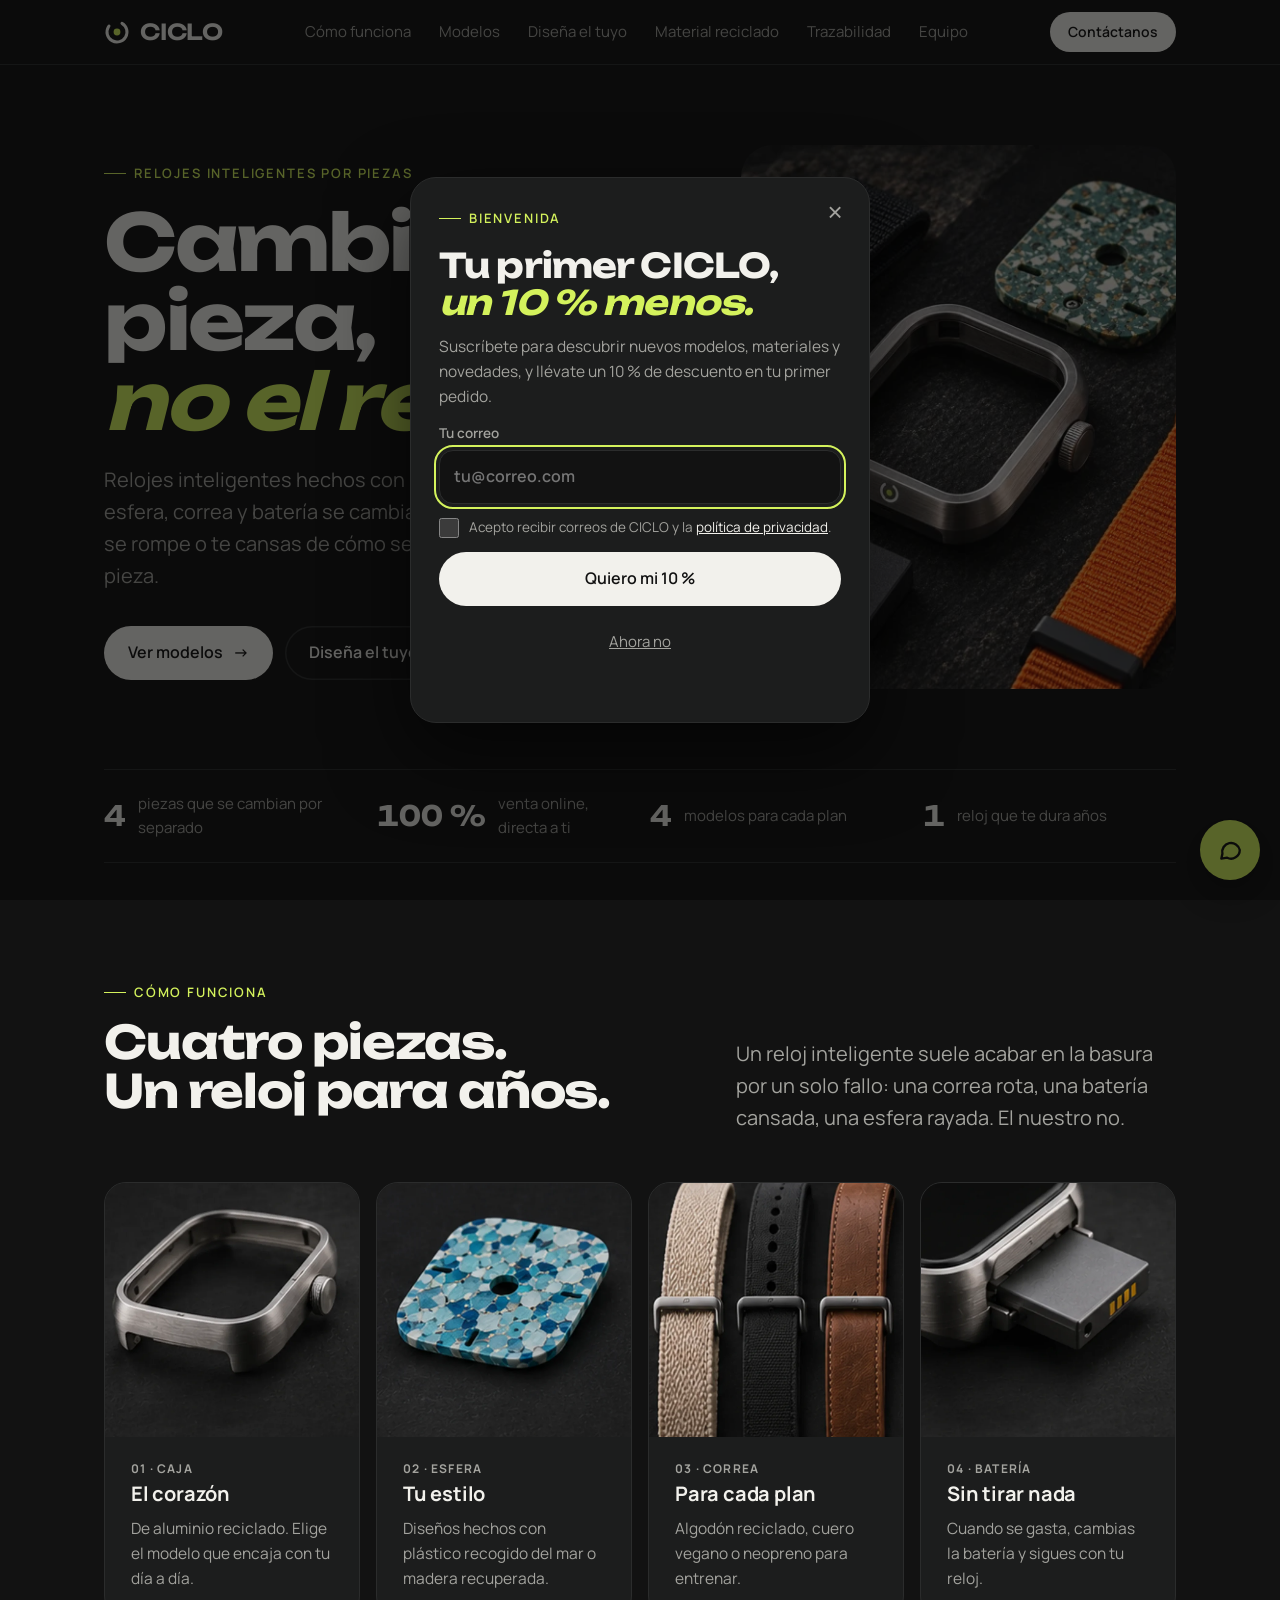
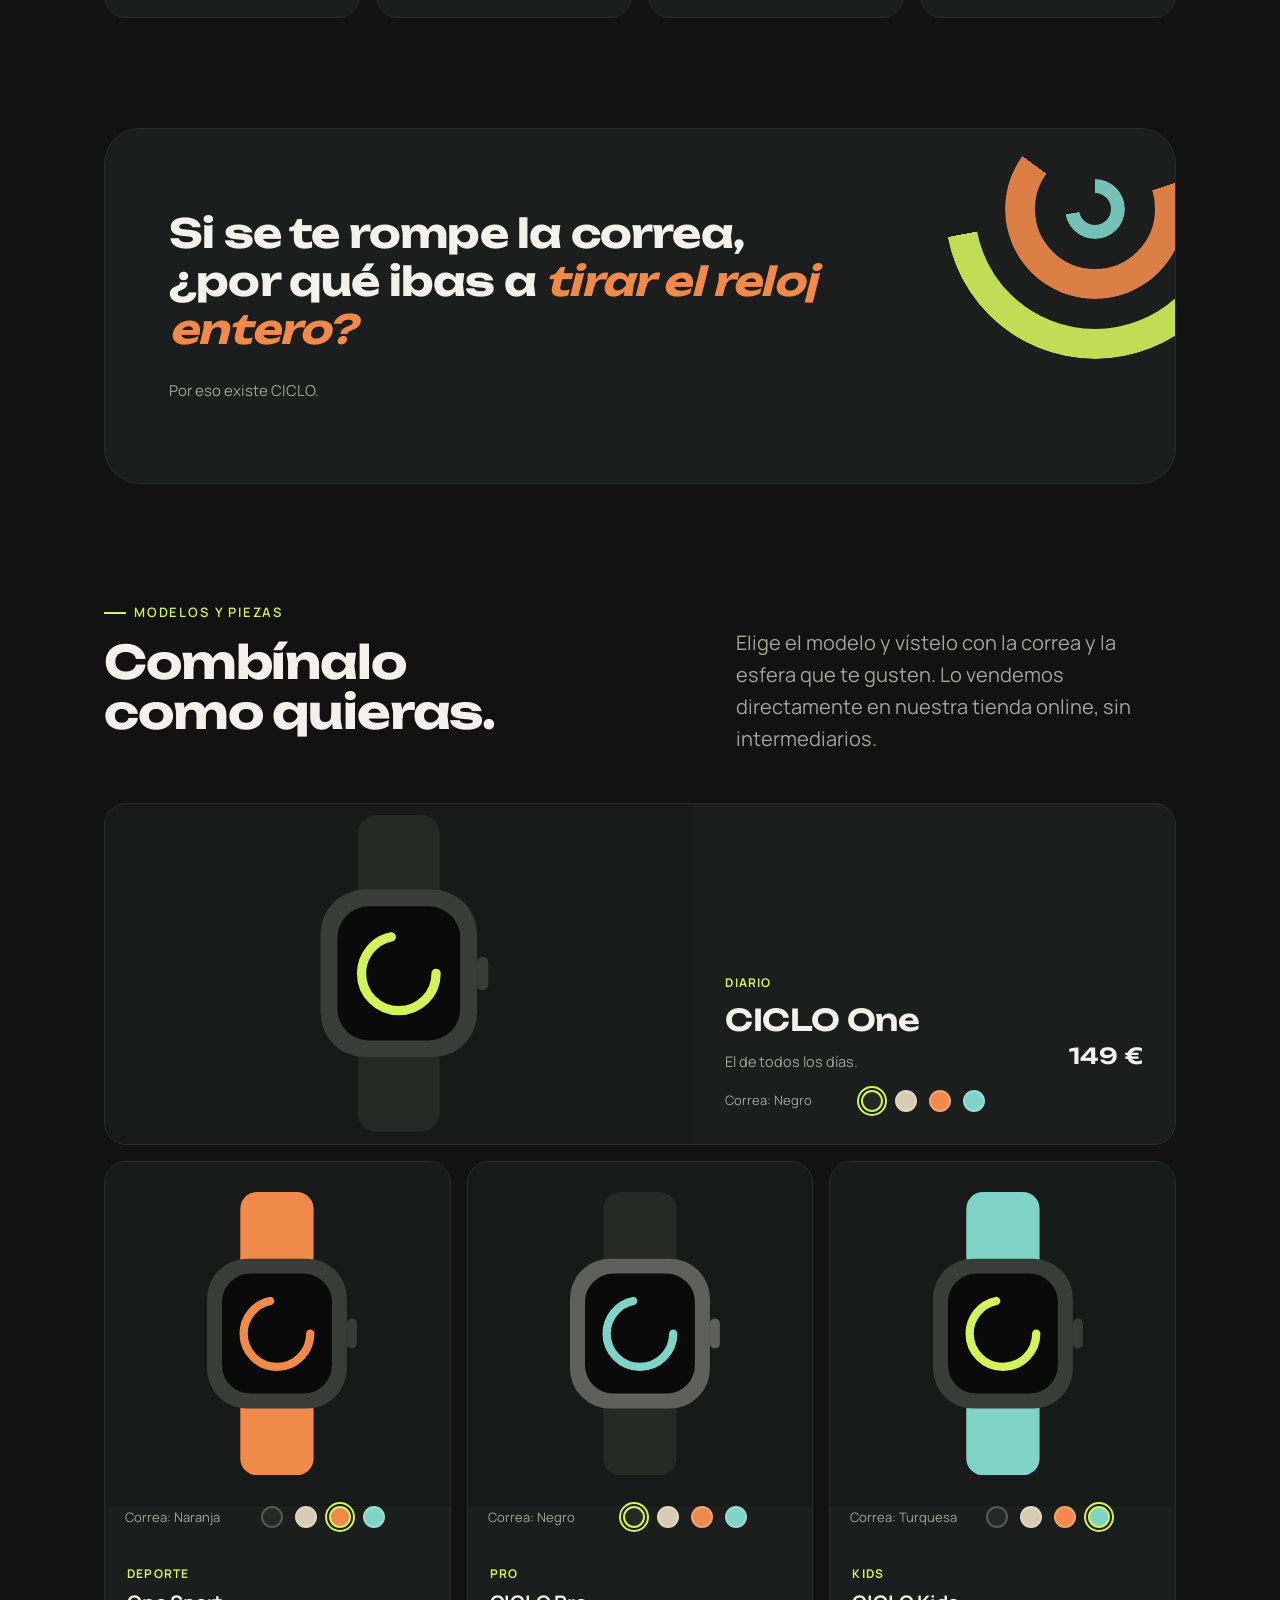
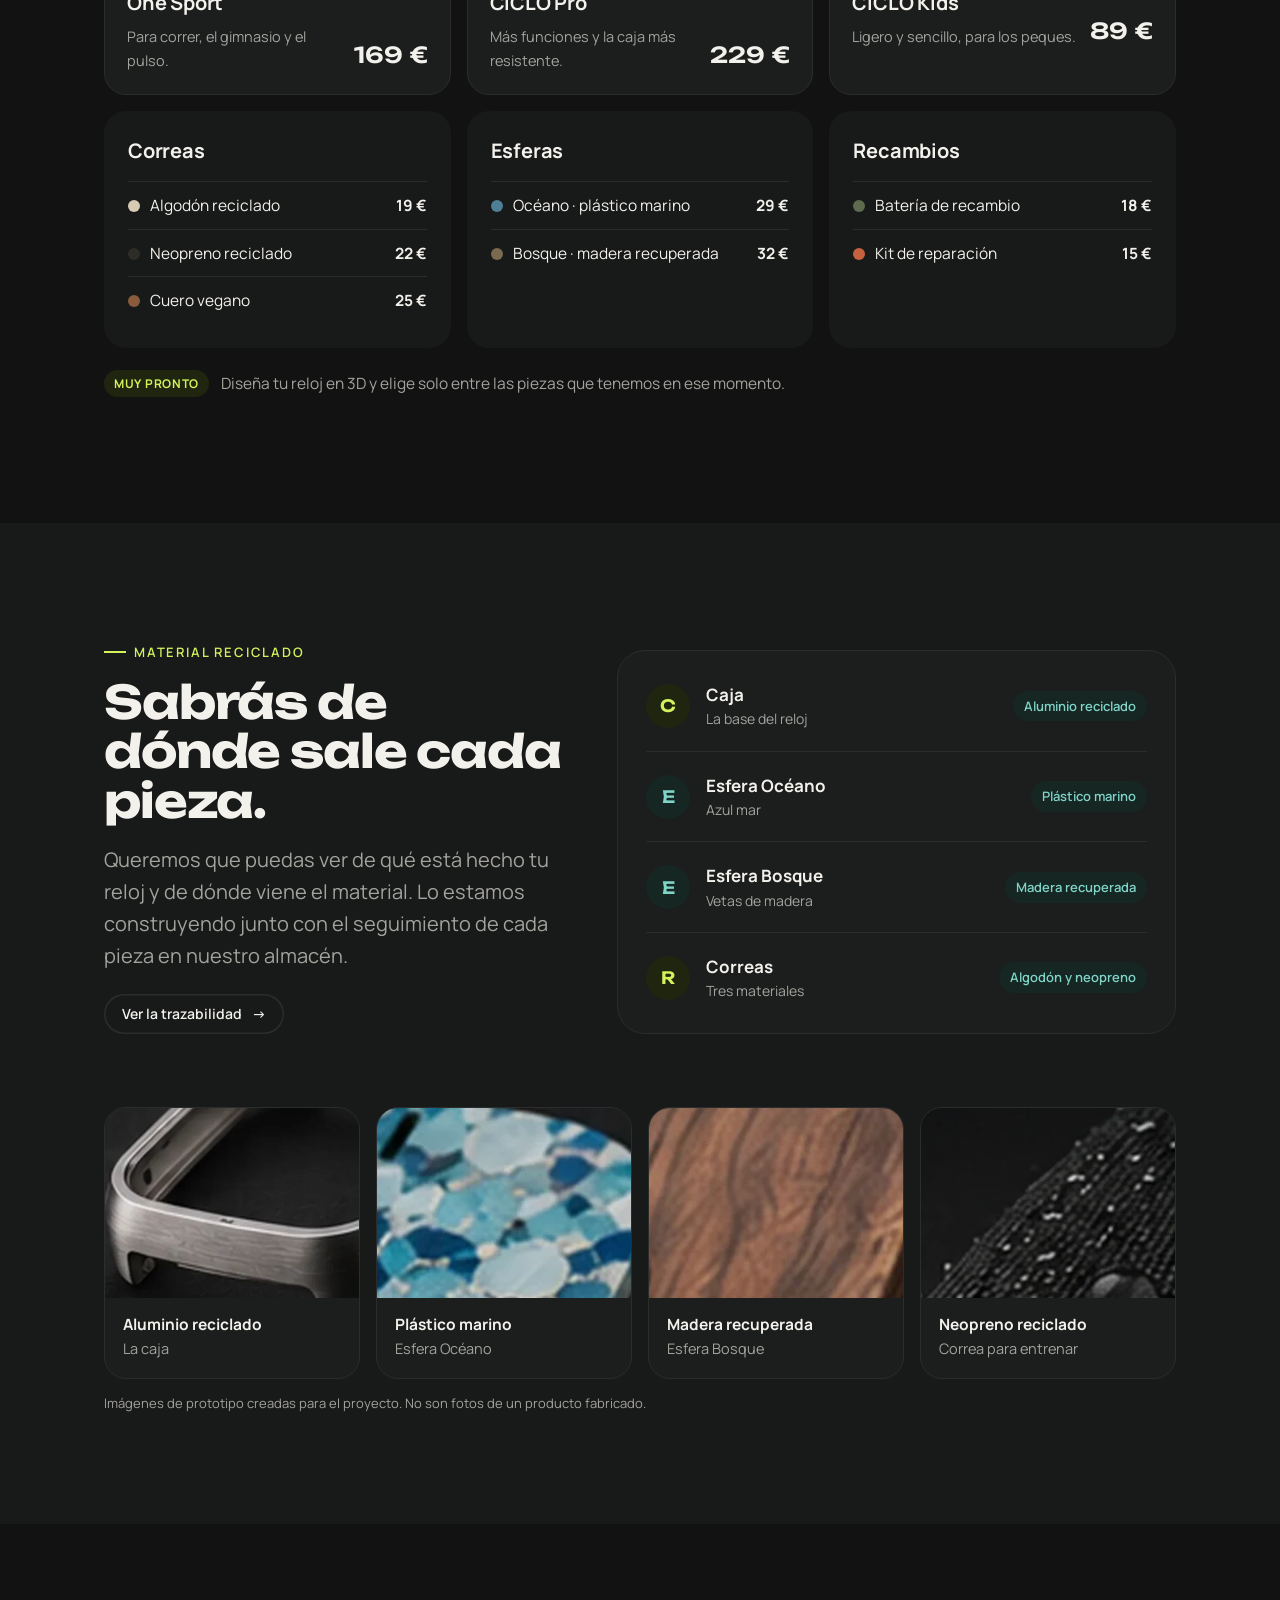
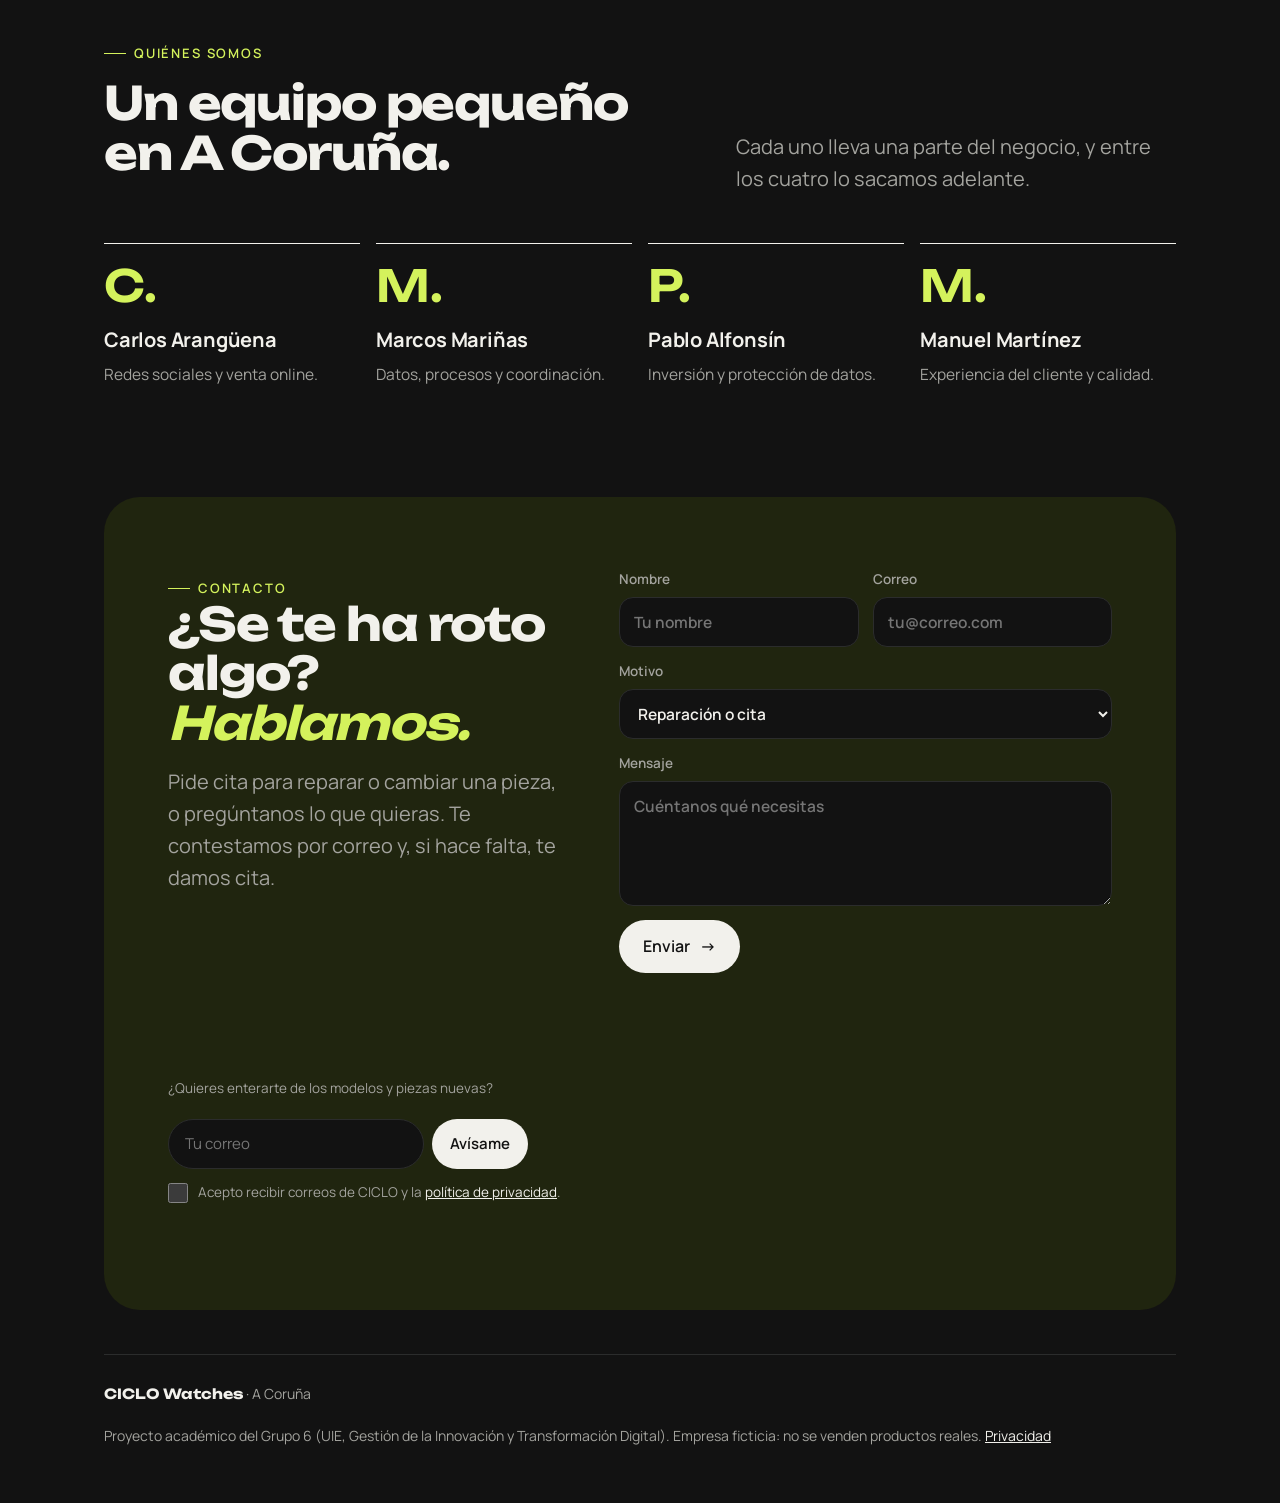
==== commit 27a8e061: "Diseño: botón de cita con la misma tipografía que el resto y gris con contraste AA Co-Authored-By: C" ====
--- a/index.html
+++ b/index.html
@@ -38,7 +38,7 @@
   :root{
     color-scheme:dark;
     --bg:#121212; --wash:#181919; --card:#1C1D1D;
-    --ink:#F2F1EC; --ink-soft:#A3A39E; --ink-grey:#5F605D; --hair:#2B2C2C;
+    --ink:#F2F1EC; --ink-soft:#A3A39E; --ink-grey:#8B8C88; --hair:#2B2C2C;
     --clay:#D4F25C; --clay-wash:#20250F; --moss:#7FD3C7; --moss-wash:#152623;
     --orange:#F08A4B; --orange-wash:#2A1B12;
     --serif:"Unbounded","Arial Black",sans-serif;
@@ -64,7 +64,7 @@
   .links a{text-decoration:none;color:var(--ink-soft);transition:color .2s}
   .links a:hover{color:var(--ink)}
 
-  .btn{display:inline-flex;align-items:center;gap:10px;background:var(--ink);color:var(--bg);text-decoration:none;padding:14px 24px;border-radius:999px;font-weight:600;font-size:16px;border:0;cursor:pointer;transition:transform .2s ease,background .2s}
+  .btn{display:inline-flex;align-items:center;gap:10px;font:inherit;font-weight:600;background:var(--ink);color:var(--bg);text-decoration:none;padding:14px 24px;border-radius:999px;font-weight:600;font-size:16px;border:0;cursor:pointer;transition:transform .2s ease,background .2s}
   .btn:hover{transform:translateY(-1px);background:var(--clay)}
   .btn:active{transform:translateY(0)}
   .btn.light{background:transparent;color:var(--ink);box-shadow:inset 0 0 0 1.5px var(--hair)}
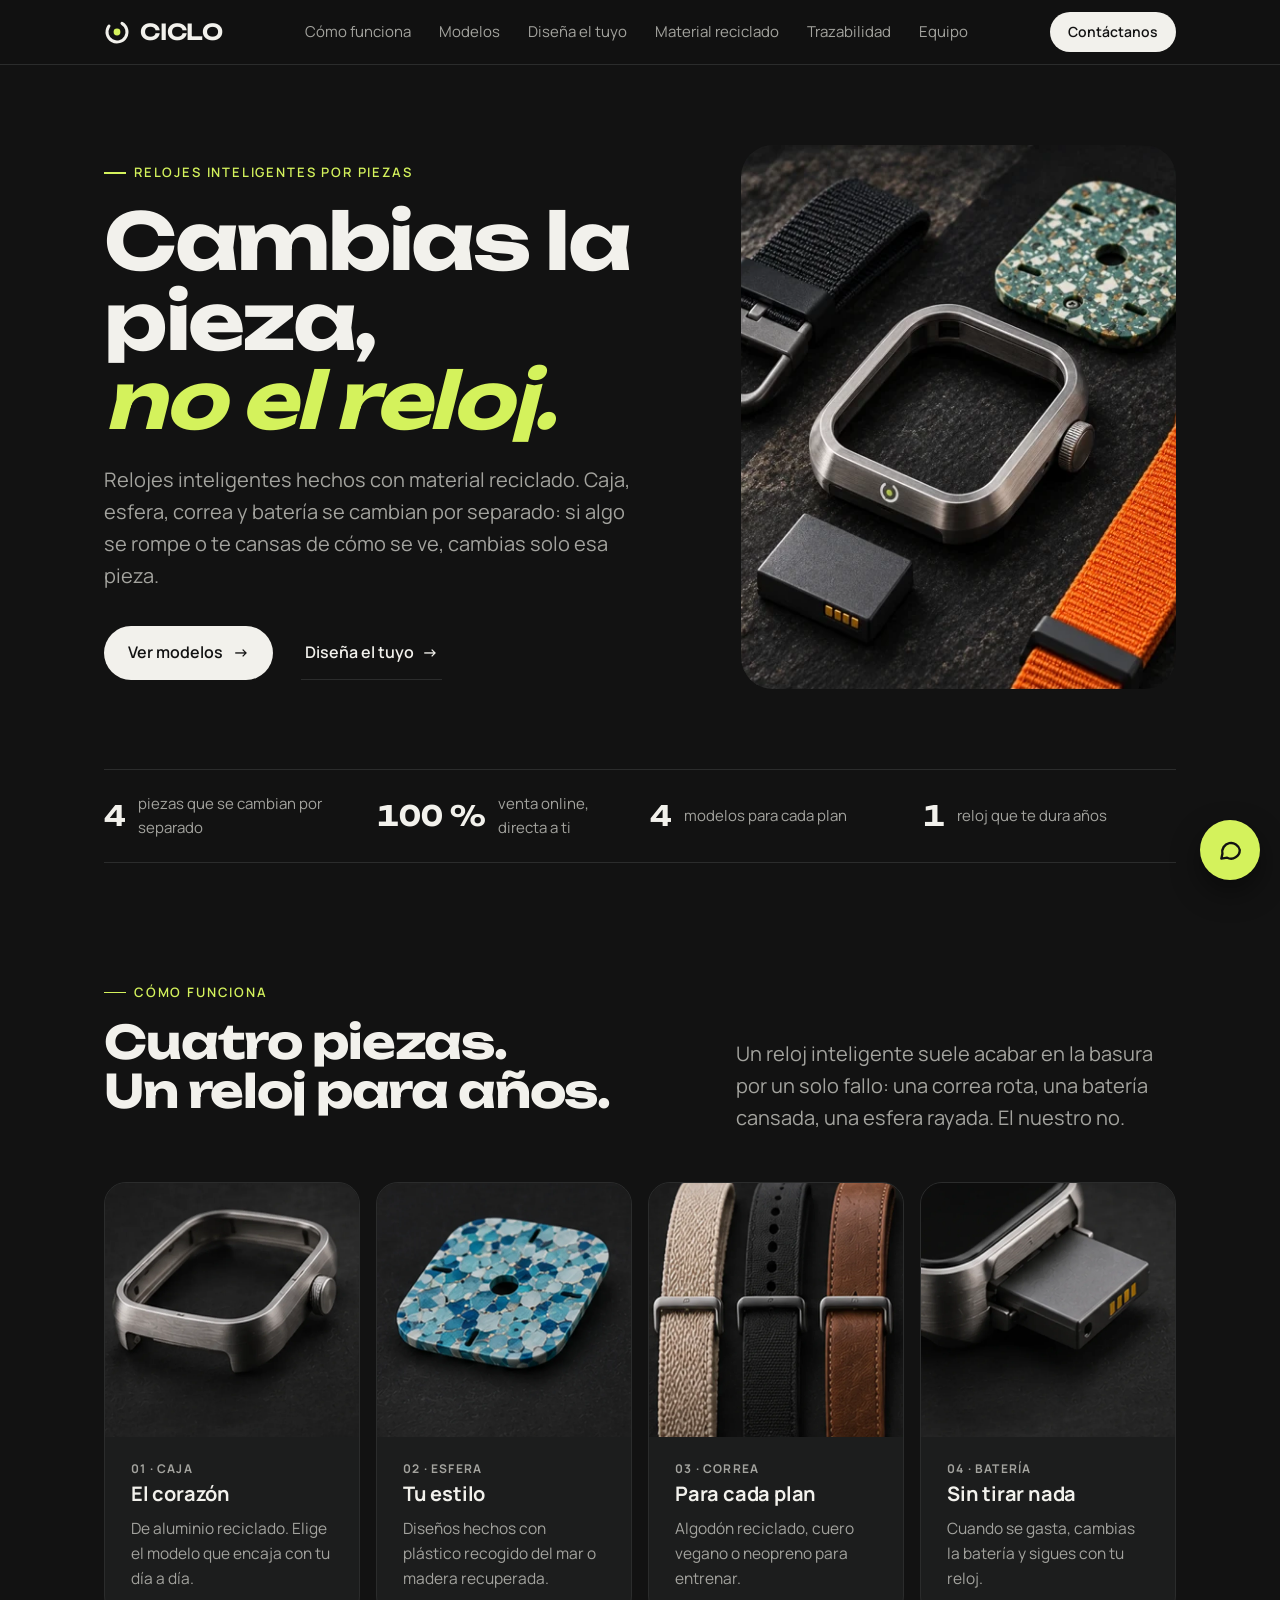
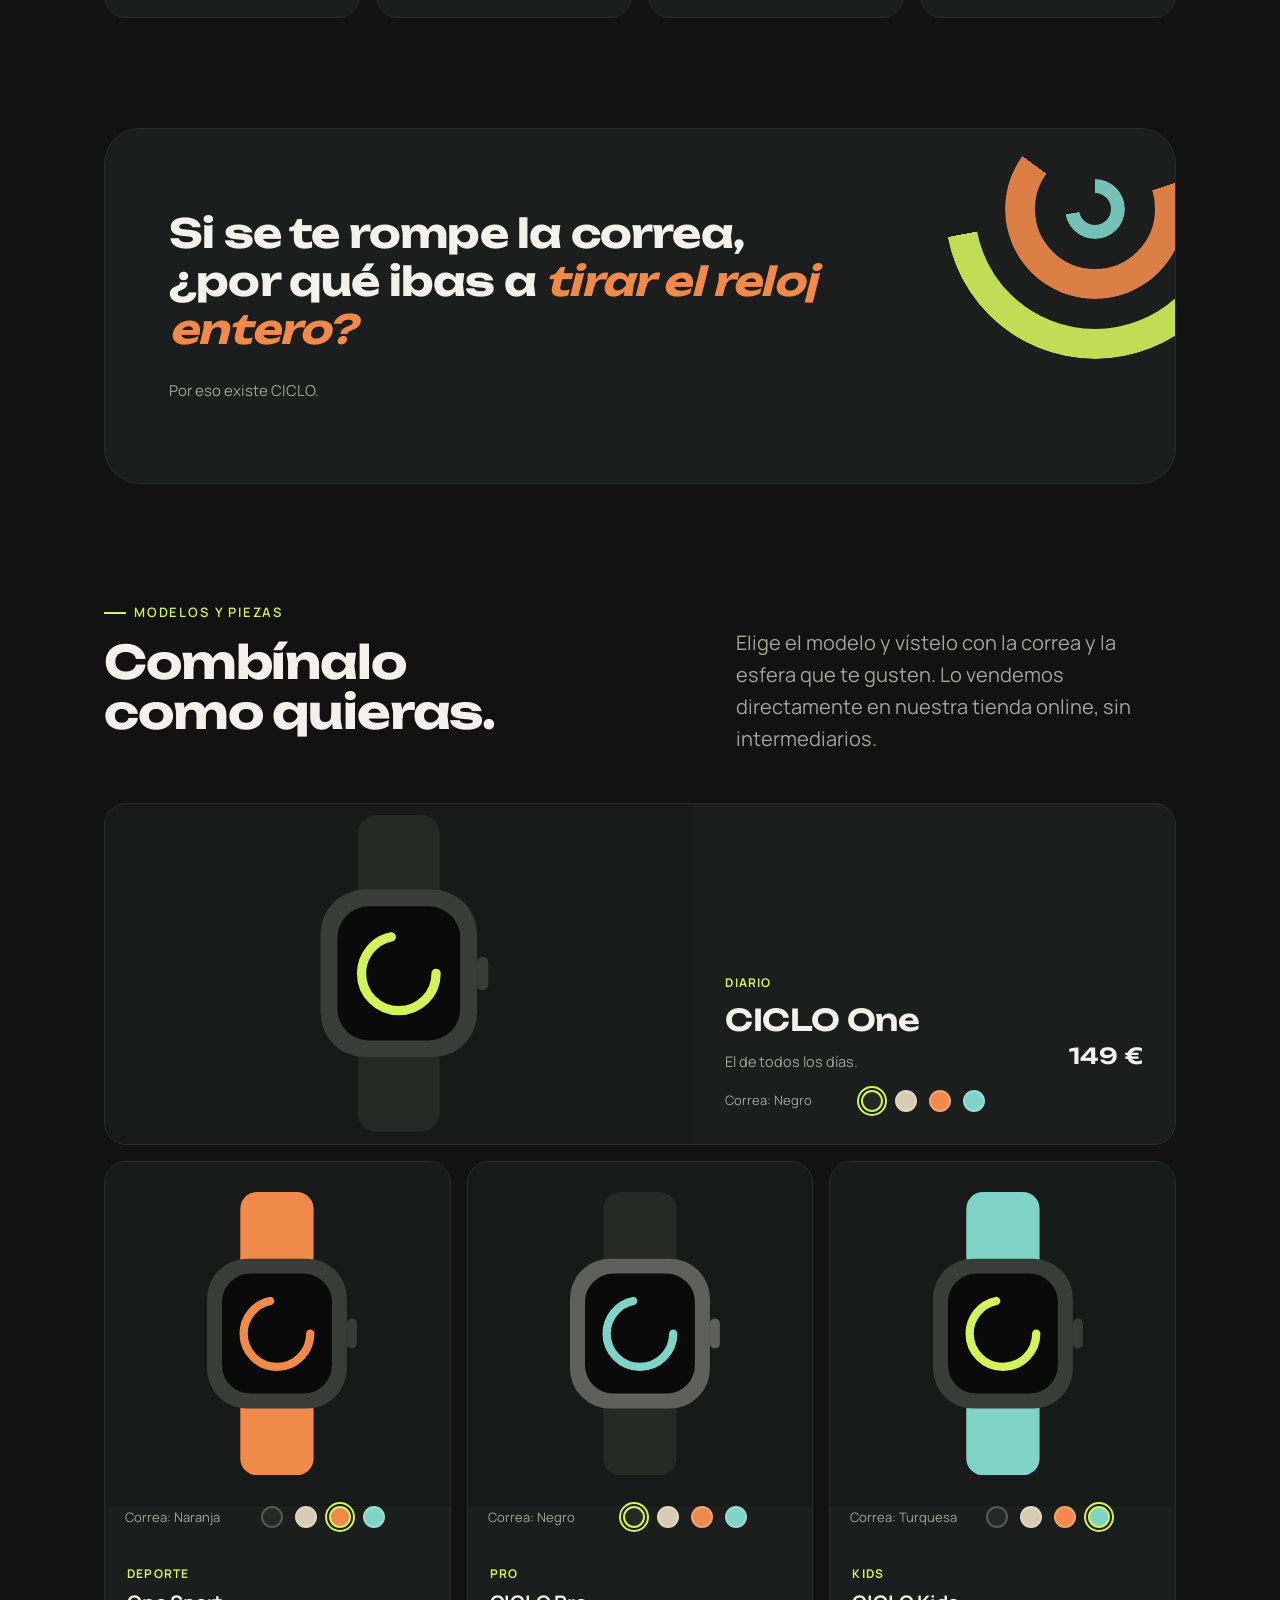
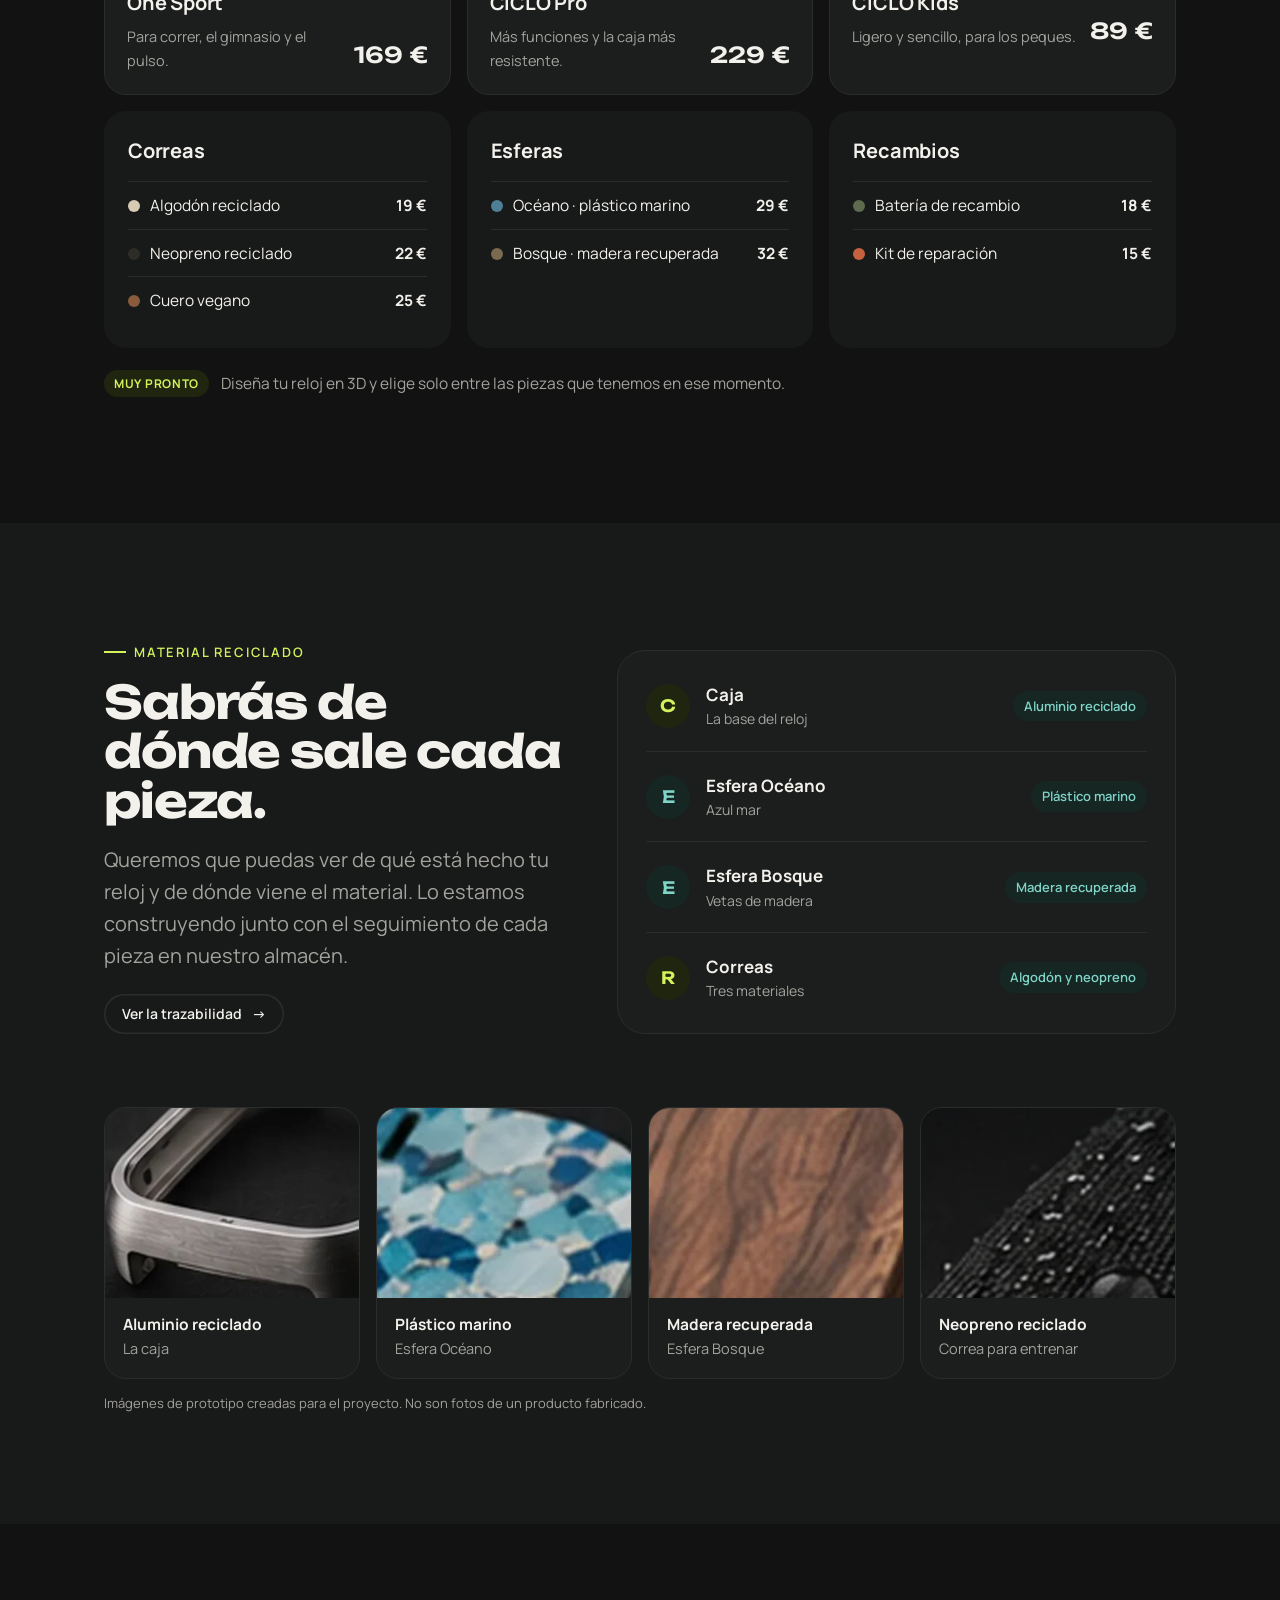
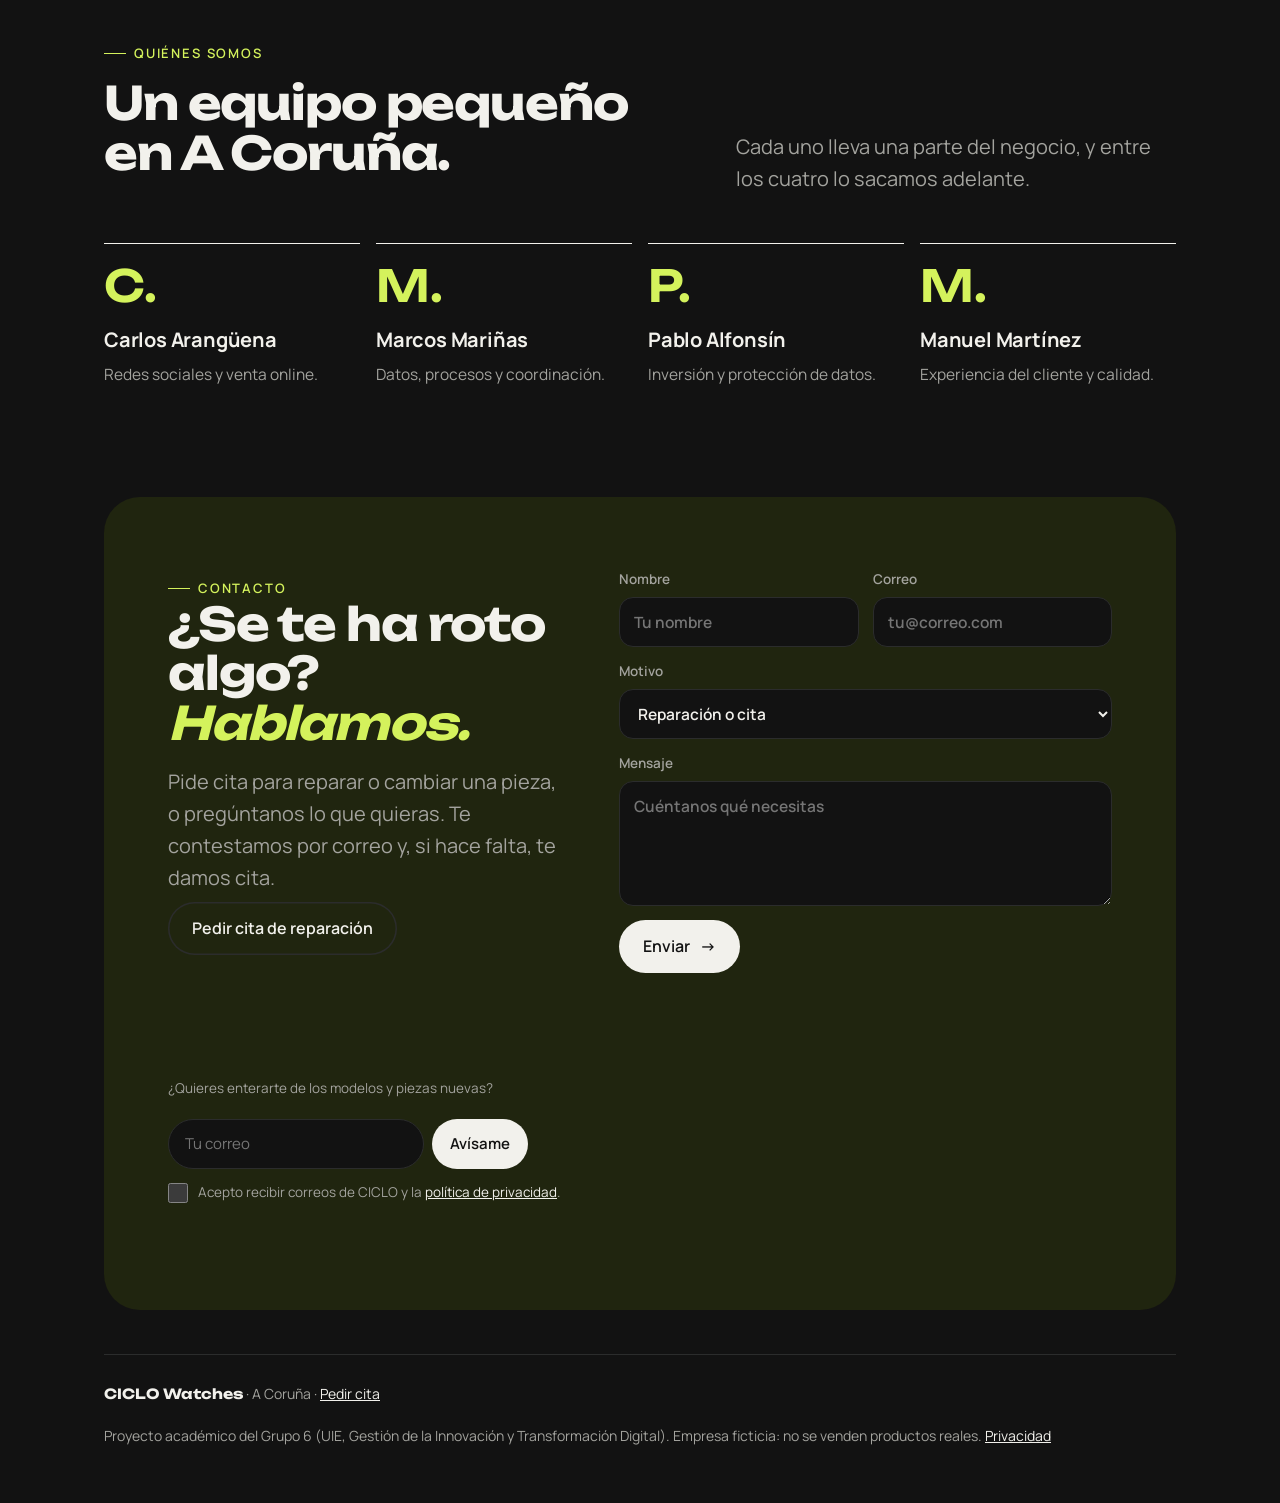
==== commit 8423c5bd: "Diseño: sin popup del 10 %, portada con una acción principal y la cita en Contacto y pie Co-Authored" ====
--- a/index.html
+++ b/index.html
@@ -82,7 +82,9 @@
   h3{font-family:var(--sans);font-weight:700;font-size:20px;letter-spacing:-.01em;margin:0 0 6px}
   .eyebrow{letter-spacing:.14em}
   .lead{font-size:20px;color:var(--ink-soft);max-width:540px;margin:0}
-  .ctas{display:flex;gap:12px;flex-wrap:wrap;margin-top:34px}
+  .ctas{display:flex;gap:12px 28px;flex-wrap:wrap;align-items:center;margin-top:34px}
+  .btn-texto{display:inline-flex;align-items:center;gap:8px;color:var(--ink);font-weight:600;font-size:16px;text-decoration:none;padding:14px 4px;border-bottom:1px solid var(--hair);transition:border-color .2s}
+  .btn-texto:hover,.btn-texto:focus-visible{border-color:var(--clay)}
   .hero-art{position:relative;aspect-ratio:4/5;border-radius:32px;background:#121212;overflow:hidden;isolation:isolate}
   .hero-art .hero-product{position:absolute;inset:0;width:100%;height:100%;object-fit:cover}
   /* La foto entra suave cuando la portada aparece en pantalla (clase .in del scroll) */
@@ -348,8 +350,7 @@
       <p class="lead">Relojes inteligentes hechos con material reciclado. Caja, esfera, correa y batería se cambian por separado: si algo se rompe o te cansas de cómo se ve, cambias solo esa pieza.</p>
       <div class="ctas">
         <a class="btn" href="#modelos">Ver modelos <span class="arrow">→</span></a>
-        <a class="btn light" href="configurador.html">Diseña el tuyo</a>
-        <button class="btn light" type="button" data-abrir-cita>Pedir cita de reparación</button>
+        <a class="btn-texto" href="configurador.html">Diseña el tuyo <span class="arrow">→</span></a>
       </div>
     </div>
 
@@ -544,6 +545,7 @@
         <span class="eyebrow">Contacto</span>
         <h2>¿Se te ha roto algo?<br><em>Hablamos.</em></h2>
         <p class="lead">Pide cita para reparar o cambiar una pieza, o pregúntanos lo que quieras. Te contestamos por correo y, si hace falta, te damos cita.</p>
+        <button class="btn light" type="button" data-abrir-cita style="margin-top:8px">Pedir cita de reparación</button>
       </div>
       <form class="cform" id="form-contacto">
           <div class="row2">
@@ -573,25 +575,11 @@
 <footer>
   <div class="wrap">
     <div class="row">
-      <span><b class="serif" style="color:var(--ink)">CICLO Watches</b> · A Coruña</span>
+      <span><b class="serif" style="color:var(--ink)">CICLO Watches</b> · A Coruña · <a href="#contacto" data-abrir-cita>Pedir cita</a></span>
       <span>Proyecto académico del Grupo 6 (UIE, Gestión de la Innovación y Transformación Digital). Empresa ficticia: no se venden productos reales. <a href="privacidad.html">Privacidad</a></span>
     </div>
   </div>
 </footer>
-
-<dialog class="dlg" id="bienvenida" aria-labelledby="dlg-titulo" aria-describedby="dlg-texto">
-  <form class="dlg-form" id="form-bienvenida" novalidate>
-    <button class="dlg-x" type="button" data-cerrar aria-label="Cerrar">×</button>
-    <span class="eyebrow">Bienvenida</span>
-    <h2 id="dlg-titulo">Tu primer CICLO,<br><em>un 10&nbsp;% menos.</em></h2>
-    <p id="dlg-texto" class="dlg-texto">Suscríbete para descubrir nuevos modelos, materiales y novedades, y llévate un 10&nbsp;% de descuento en tu primer pedido.</p>
-    <label class="dlg-campo">Tu correo<input type="email" name="email" required autocomplete="email" placeholder="tu@correo.com" autofocus></label>
-    <label class="ok-legal"><input type="checkbox" name="consentimiento" required> <span>Acepto recibir correos de CICLO y la <a href="privacidad.html" target="_blank" rel="noopener">política de privacidad</a>.</span></label>
-    <button class="btn" type="submit" id="btn-bienvenida">Quiero mi 10&nbsp;%</button>
-    <button class="dlg-no" type="button" data-cerrar>Ahora no</button>
-    <p id="nota-bienvenida" class="note" role="status" aria-live="polite"></p>
-  </form>
-</dialog>
 
 <button class="bot-btn" id="bot-btn" aria-label="Abrir el asistente">
   <svg width="26" height="26" viewBox="0 0 24 24" fill="none" stroke="currentColor" stroke-width="2.2" stroke-linecap="round" stroke-linejoin="round"><path d="M21 12a8 8 0 0 1-11.6 7.1L4 20l1-4.6A8 8 0 1 1 21 12z"/></svg>
@@ -651,7 +639,7 @@
     }
   } catch {}
 
-  // ===== Novedades: el popup de bienvenida y el formulario del pie usan el mismo envío =====
+  // ===== Novedades: formulario del pie =====
   // Se manda { email, consentimiento, origen, fecha } al flujo «CICLO · Novedades» de n8n.
   // El descuento NO se genera aquí: no hay tienda ni sistema de cupones (ver marca/ESTADO-RECURSOS.md).
   const suscribir = async (email, origen) => {
@@ -684,36 +672,7 @@
     });
   };
   const fn = document.getElementById("form-novedades");
-  conecta(fn, document.getElementById("nota-novedades"), fn.querySelector("button"), "pie", () => guardaBienvenida("suscrito"));
-
-  // Popup de bienvenida: a los 7 s o al pasar el 40 % de la página, una sola vez.
-  // Si se cierra, no vuelve en 14 días; si se apunta, no vuelve más (se guarda solo en este navegador).
-  const dlg = document.getElementById("bienvenida"), fb = document.getElementById("form-bienvenida");
-  const CLAVE = "ciclo-bienvenida", DIAS = 14;
-  const leeBienvenida = () => { try { return JSON.parse(localStorage.getItem(CLAVE)); } catch { return null; } };
-  function guardaBienvenida(estado) { try { localStorage.setItem(CLAVE, JSON.stringify({ estado, fecha: Date.now() })); } catch {} }
-  const tocaMostrar = () => { const v = leeBienvenida(); return !v || (v.estado !== "suscrito" && Date.now() - v.fecha > DIAS * 864e5); };
-  const ocupado = () => document.querySelector("dialog[open]") || bot.classList.contains("open") || navEl.classList.contains("abierto")
-    || fc.contains(document.activeElement) || fn.contains(document.activeElement);
-  let lanzado = false;
-  const intenta = () => {
-    if (lanzado || !tocaMostrar() || typeof dlg.showModal !== "function") return;
-    if (ocupado()) { setTimeout(intenta, 4000); return; }   // no tapa otro modal ni un formulario a medio rellenar
-    lanzado = true; dlg.showModal();
-  };
-  dlg.querySelectorAll("[data-cerrar]").forEach(b => b.addEventListener("click", () => dlg.close("cerrado")));
-  dlg.addEventListener("close", () => { if ((leeBienvenida() || {}).estado !== "suscrito") guardaBienvenida("cerrado"); });
-  dlg.addEventListener("click", e => { if (e.target === dlg) dlg.close("cerrado"); });   // clic fuera = cerrar
-  conecta(fb, document.getElementById("nota-bienvenida"), document.getElementById("btn-bienvenida"), "popup", () => {
-    guardaBienvenida("suscrito"); dlg.returnValue = "suscrito";
-    const b = document.getElementById("btn-bienvenida"); b.textContent = "Apuntado ✓"; b.disabled = true;
-    fb.querySelector('[data-cerrar].dlg-no').textContent = "Cerrar";
-  });
-  if (tocaMostrar()) {
-    setTimeout(intenta, 7000);
-    const alBajar = () => { if (scrollY > (document.documentElement.scrollHeight - innerHeight) * 0.4) { removeEventListener("scroll", alBajar); intenta(); } };
-    addEventListener("scroll", alBajar, { passive: true });
-  }
+  conecta(fn, document.getElementById("nota-novedades"), fn.querySelector("button"), "pie");
 
   // Asistente (chatbot)
   const bot = document.getElementById("bot"), msgs = document.getElementById("bot-msgs"), inp = document.getElementById("bot-in");
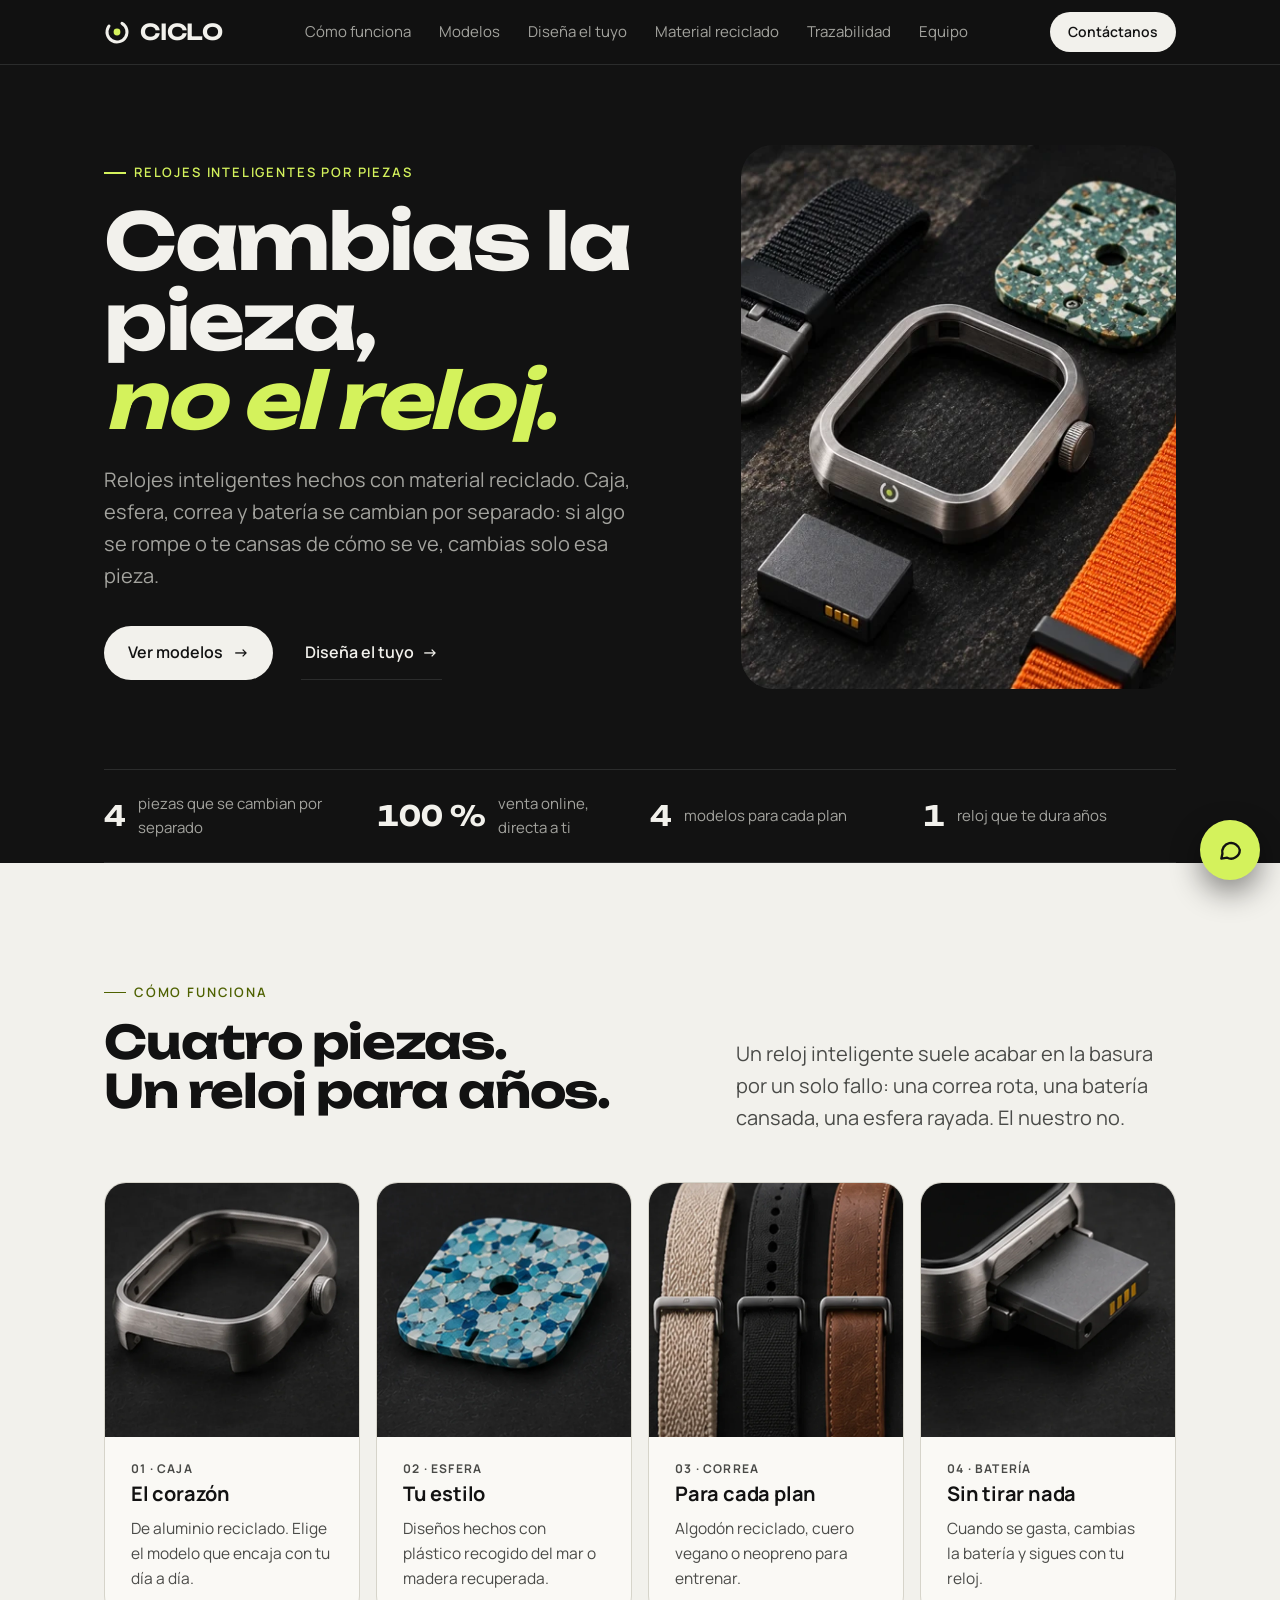
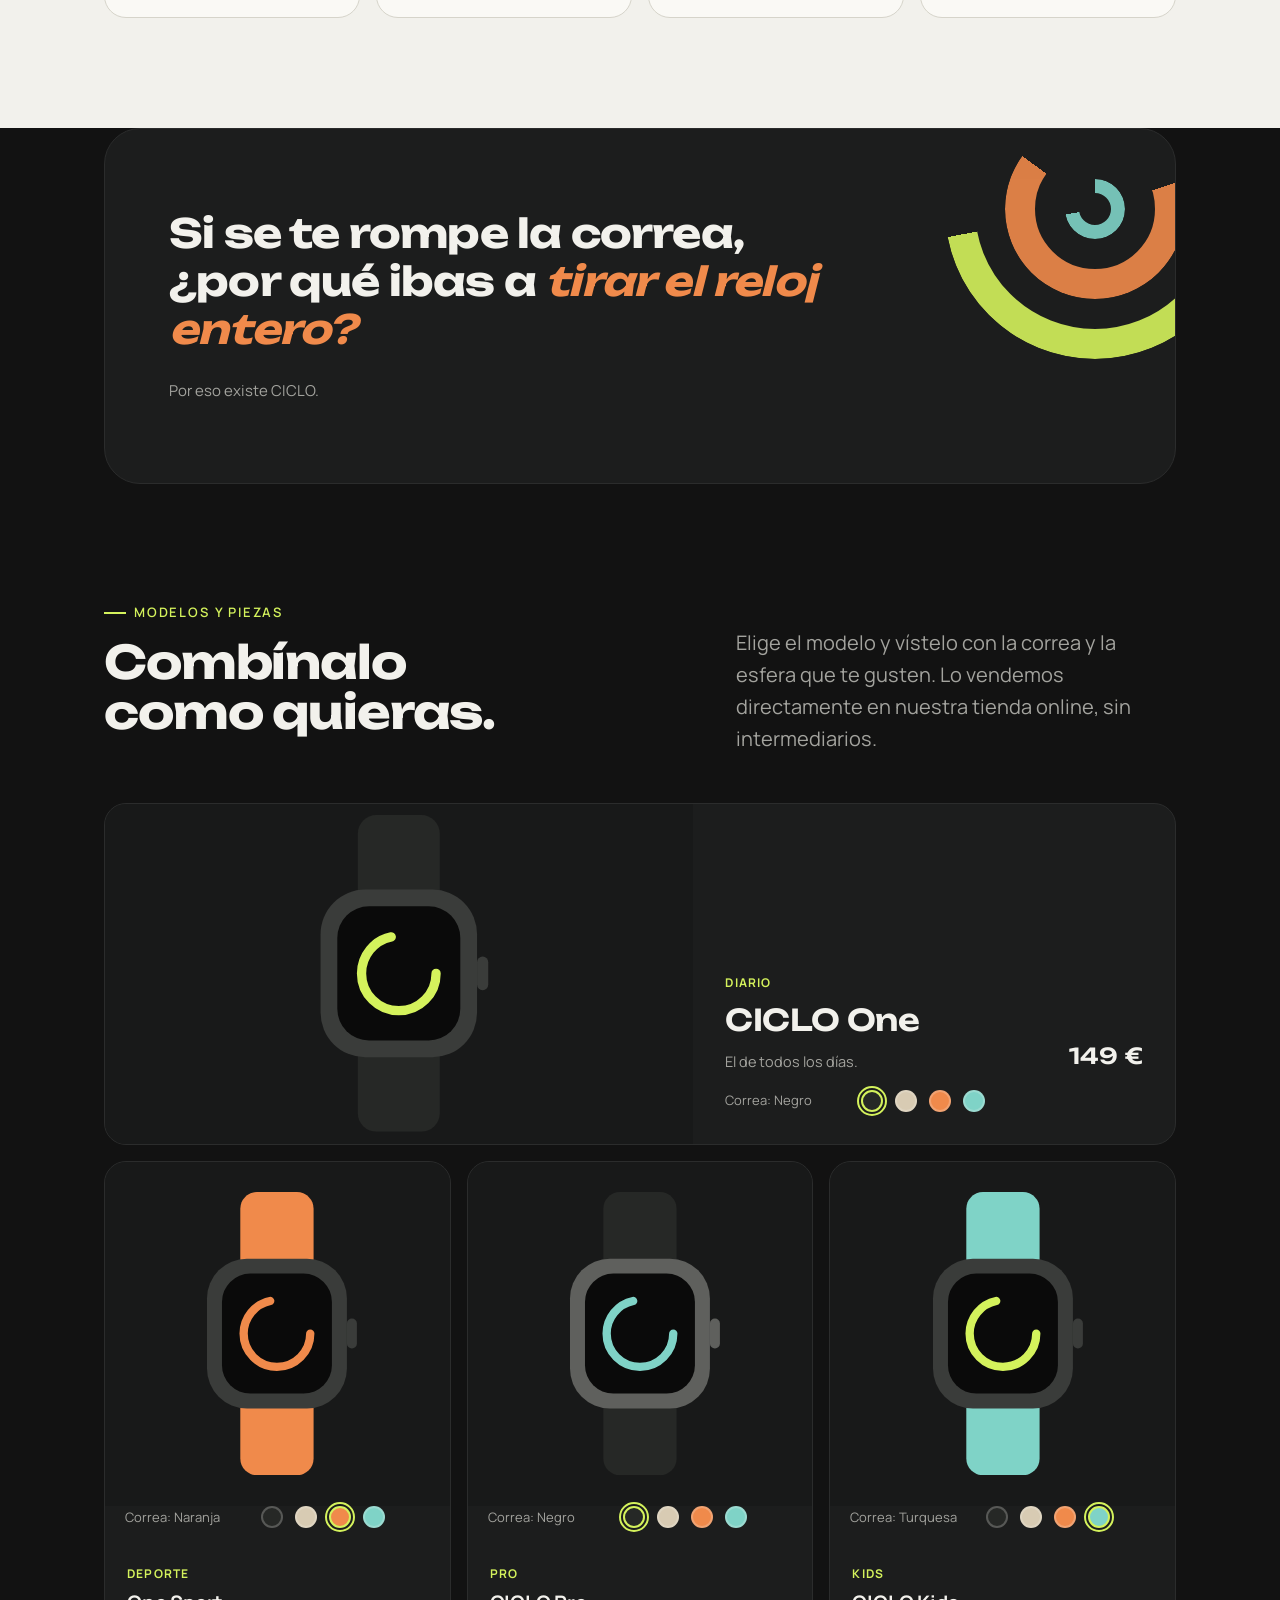
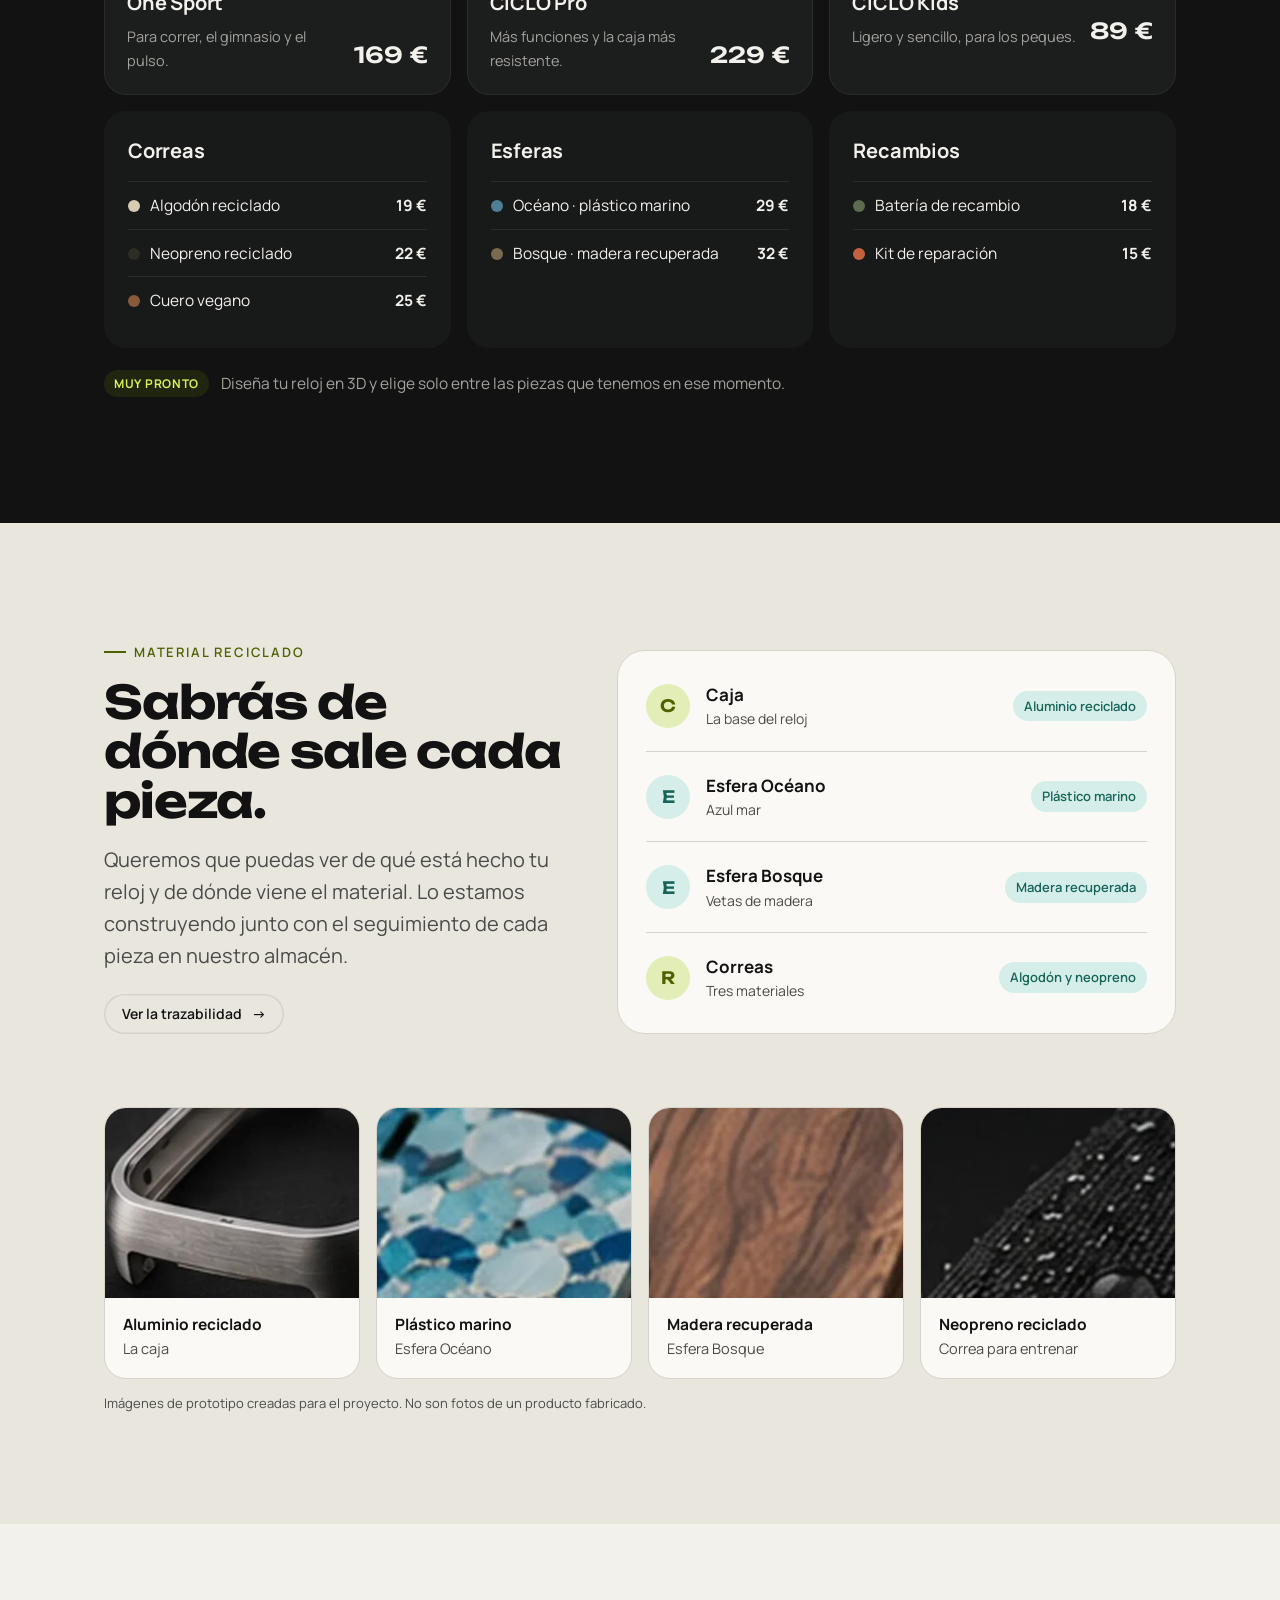
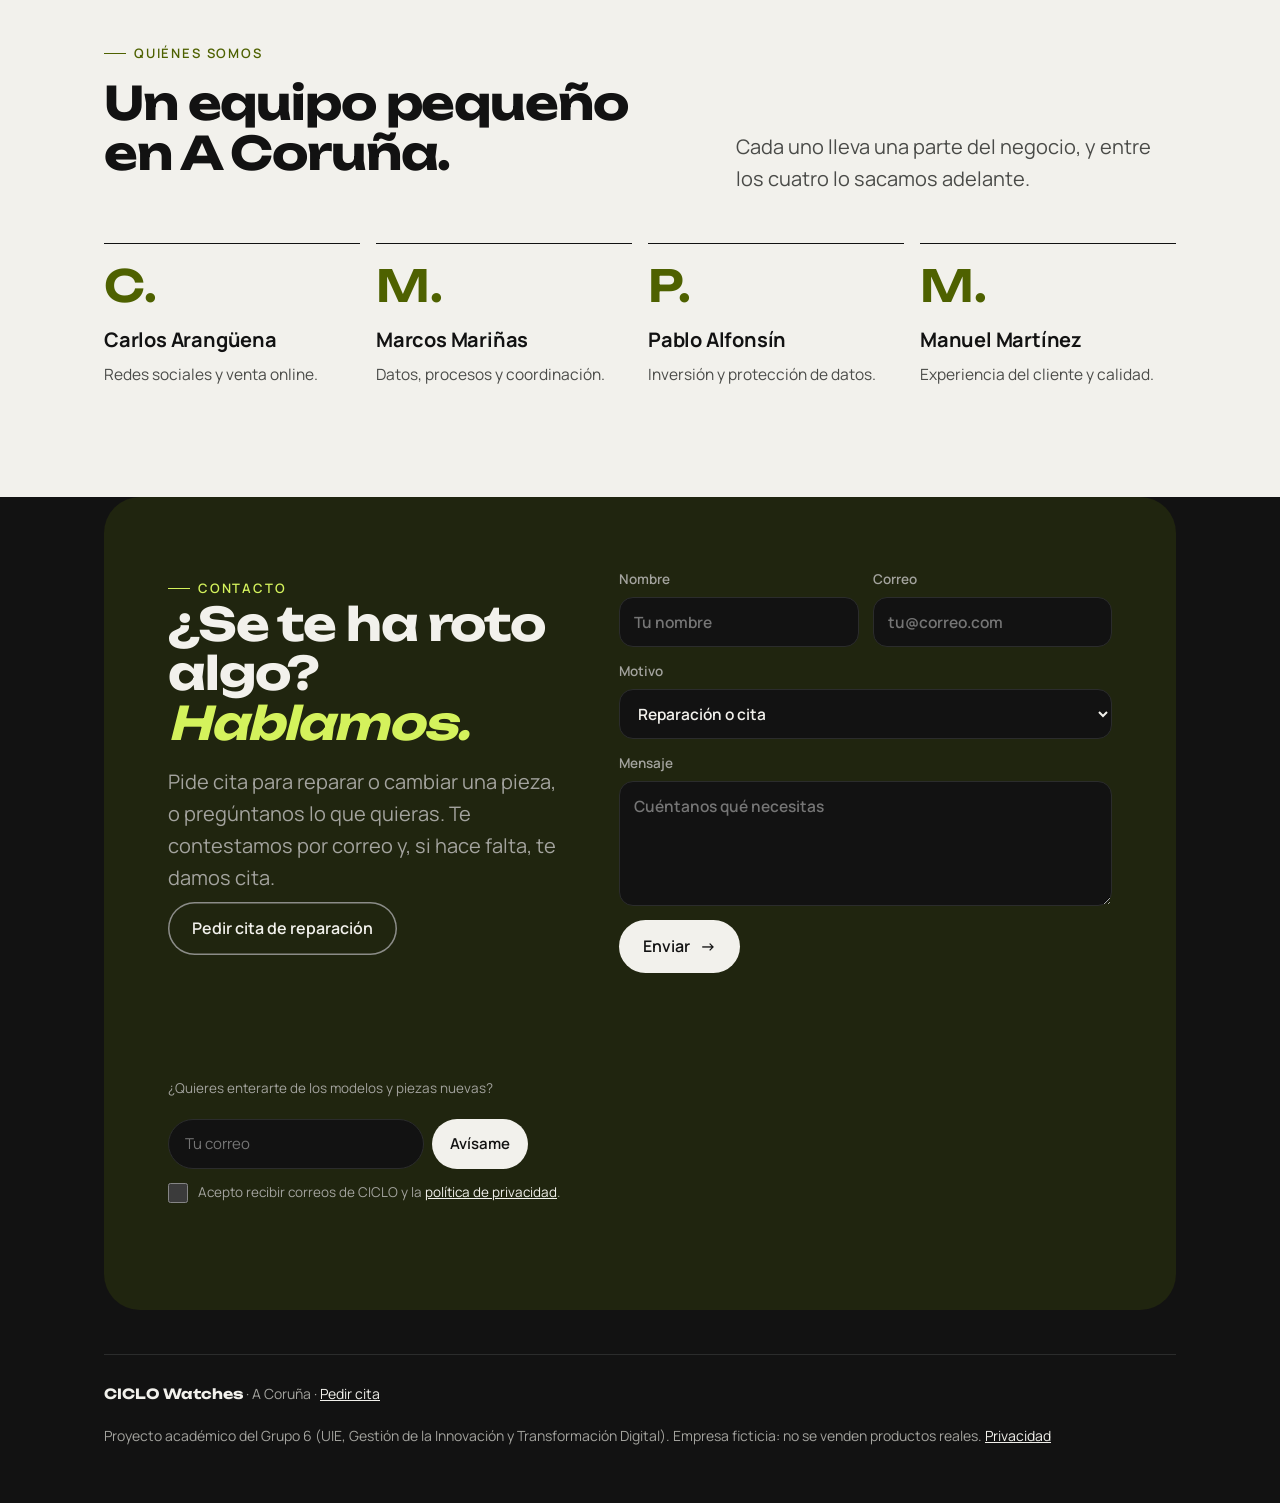
==== commit 74f9034e: "Diseño: mitad y mitad, secciones claras con los mismos colores de marca (web y trazabilidad) Co-Auth" ====
--- a/index.html
+++ b/index.html
@@ -41,6 +41,7 @@
     --ink:#F2F1EC; --ink-soft:#A3A39E; --ink-grey:#8B8C88; --hair:#2B2C2C;
     --clay:#D4F25C; --clay-wash:#20250F; --moss:#7FD3C7; --moss-wash:#152623;
     --orange:#F08A4B; --orange-wash:#2A1B12;
+    --clay-t:var(--clay); --moss-t:var(--moss); --orange-t:var(--orange);
     --serif:"Unbounded","Arial Black",sans-serif;
     --sans:"Manrope",-apple-system,BlinkMacSystemFont,"Segoe UI",sans-serif;
     --radius:22px;
@@ -53,6 +54,12 @@
   .wrap{max-width:1120px;margin:0 auto;padding:0 24px}
   .serif{font-family:var(--serif)}
   em{font-style:italic;color:var(--clay)}
+  /* Secciones claras (mitad y mitad): mismas variables y mismos colores de marca, con el fondo en blanco roto */
+  .claro{color-scheme:light;background:var(--bg);color:var(--ink);
+    --bg:#F2F1EC; --wash:#E8E6DD; --card:#FAF9F5; --ink:#121212; --ink-soft:#4A4B48; --ink-grey:#5F605C; --hair:#D6D4CA;
+    --clay-wash:#E3EDB8; --moss-wash:#D5EEE9; --orange-wash:#FAE0CD;
+    --clay-t:#4E6100; --moss-t:#176559; --orange-t:#9A4312}
+  .claro em{color:var(--ink);background:linear-gradient(transparent 60%,var(--clay) 60%);padding:0 .06em}
 
   /* Cabecera */
   header{position:sticky;top:0;z-index:10;background:color-mix(in srgb,var(--bg) 86%,transparent);backdrop-filter:saturate(1.4) blur(12px);border-bottom:1px solid var(--hair)}
@@ -65,7 +72,7 @@
   .links a:hover{color:var(--ink)}
 
   .btn{display:inline-flex;align-items:center;gap:10px;font:inherit;font-weight:600;background:var(--ink);color:var(--bg);text-decoration:none;padding:14px 24px;border-radius:999px;font-weight:600;font-size:16px;border:0;cursor:pointer;transition:transform .2s ease,background .2s}
-  .btn:hover{transform:translateY(-1px);background:var(--clay)}
+  .btn:hover{transform:translateY(-1px);background:var(--clay);color:#121212}
   .btn:active{transform:translateY(0)}
   .btn.light{background:transparent;color:var(--ink);box-shadow:inset 0 0 0 1.5px var(--hair)}
   .btn.light:hover{background:var(--wash);box-shadow:inset 0 0 0 1.5px var(--ink-grey)}
@@ -75,7 +82,7 @@
 
   /* Portada */
   .hero{padding-top:80px;padding-bottom:40px;display:grid;grid-template-columns:1.15fr .85fr;gap:48px;align-items:center}
-  .eyebrow{display:inline-flex;align-items:center;gap:8px;font-size:13px;font-weight:600;letter-spacing:.08em;text-transform:uppercase;color:var(--clay)}
+  .eyebrow{display:inline-flex;align-items:center;gap:8px;font-size:13px;font-weight:600;letter-spacing:.08em;text-transform:uppercase;color:var(--clay-t)}
   .eyebrow::before{content:"";width:22px;height:1.5px;background:currentColor}
   h1{font-family:var(--serif);font-weight:700;font-size:clamp(38px,6.2vw,78px);line-height:1.02;letter-spacing:-.03em;margin:18px 0 24px}
   h2{font-family:var(--serif);font-weight:700;font-size:clamp(28px,3.8vw,46px);line-height:1.08;letter-spacing:-.025em;margin:14px 0 18px}
@@ -124,7 +131,7 @@
   /* Cita grande */
   .quote{background:var(--card);border:1px solid var(--hair);color:var(--ink);border-radius:36px;padding:80px 64px;position:relative;overflow:hidden}
   .quote p{font-family:var(--serif);font-weight:700;font-size:clamp(24px,3.4vw,40px);line-height:1.2;letter-spacing:-.02em;margin:0;max-width:760px;position:relative}
-  .quote p em{color:var(--orange)}
+  .quote p em{color:var(--orange-t)}
   .quote small{display:block;margin-top:26px;color:var(--ink-soft);font-size:15px}
   .quote .ring{position:absolute;right:-70px;top:-70px;width:300px;height:300px;border-radius:50%;border:30px solid var(--clay);opacity:.9;
     -webkit-mask:conic-gradient(#000 0 72%,transparent 0);mask:conic-gradient(#000 0 72%,transparent 0)}
@@ -140,7 +147,7 @@
   .model.destacado .info{grid-column:2;grid-row:1;align-self:end;padding:32px 32px 8px}
   .model.destacado .info h3{font-family:var(--serif);font-size:30px;font-weight:600;letter-spacing:-.02em}
   .model.destacado .strap-picker{grid-column:2;grid-row:2;padding:8px 32px 32px}
-  .uso{display:block;font-size:12px;font-weight:700;letter-spacing:.1em;text-transform:uppercase;color:var(--clay);margin-bottom:4px}
+  .uso{display:block;font-size:12px;font-weight:700;letter-spacing:.1em;text-transform:uppercase;color:var(--clay-t);margin-bottom:4px}
   .strap-name{font-size:13px;color:var(--ink-soft);min-width:9.5em}
   .model{background:var(--card);border:1px solid var(--hair);border-radius:var(--radius);overflow:hidden;transition:transform .3s ease,box-shadow .3s}
   .model:hover{transform:translateY(-4px);border-color:var(--ink-grey)}
@@ -155,7 +162,7 @@
   .part li{display:flex;justify-content:space-between;align-items:center;gap:12px;padding:11px 0;border-top:1px solid var(--hair);font-size:15.5px}
   .sw{display:inline-block;width:12px;height:12px;border-radius:50%;margin-right:10px;vertical-align:-1px}
   .soon{margin-top:22px;display:flex;align-items:center;gap:12px;color:var(--ink-soft);font-size:15.5px}
-  .soon b{background:var(--clay-wash);color:var(--clay);font-size:12px;letter-spacing:.06em;text-transform:uppercase;padding:4px 10px;border-radius:999px}
+  .soon b{background:var(--clay-wash);color:var(--clay-t);font-size:12px;letter-spacing:.06em;text-transform:uppercase;padding:4px 10px;border-radius:999px}
 
   /* Reciclado */
   .origin{display:grid;grid-template-columns:.9fr 1.1fr;gap:56px;align-items:center}
@@ -165,16 +172,17 @@
   .trace ol{margin:0;padding:0}
   .dot{width:44px;height:44px;border-radius:50%;display:grid;place-items:center;font-family:var(--serif);font-weight:600}
   .trace small{display:block;color:var(--ink-soft);font-size:14px}
-  .trace .from{font-size:13px;font-weight:600;color:var(--moss);background:var(--moss-wash);padding:5px 11px;border-radius:999px;white-space:nowrap}
+  .trace .from{font-size:13px;font-weight:600;color:var(--moss-t);background:var(--moss-wash);padding:5px 11px;border-radius:999px;white-space:nowrap}
 
   /* Equipo */
   .team{display:grid;grid-template-columns:repeat(4,1fr);gap:16px}
   .person{border-top:1.5px solid var(--ink);padding-top:20px}
-  .person .ini{font-family:var(--serif);font-size:44px;font-weight:600;line-height:1;color:var(--clay);margin-bottom:16px}
+  .person .ini{font-family:var(--serif);font-size:44px;font-weight:600;line-height:1;color:var(--clay-t);margin-bottom:16px}
   .person p{margin:0;color:var(--ink-soft);font-size:15.5px}
 
   /* Contacto */
   .contact{background:var(--clay-wash);border-radius:36px;padding:72px 64px;display:grid;grid-template-columns:.9fr 1.1fr;gap:48px;align-items:start}
+  .contact .btn.light{box-shadow:inset 0 0 0 1.5px var(--ink-grey)}
   .contact h2{margin-top:0}
   .contact .side{display:flex;flex-direction:column;align-items:flex-start;gap:14px}
   .contact .side ul{list-style:none;margin:0;padding:0;color:var(--ink-soft);font-size:15.5px}
@@ -370,7 +378,7 @@
     </div>
   </div>
 
-  <section id="como">
+  <section id="como" class="claro">
     <div class="wrap">
       <div class="head reveal">
         <div>
@@ -493,7 +501,7 @@
     </div>
   </section>
 
-  <section id="origen" style="background:var(--wash)">
+  <section id="origen" class="claro" style="background:var(--wash)">
     <div class="wrap origin">
       <div class="reveal">
         <span class="eyebrow">Material reciclado</span>
@@ -503,10 +511,10 @@
       </div>
       <div class="trace reveal">
         <ol>
-          <li><span class="dot" style="background:var(--clay-wash);color:var(--clay)">C</span><div><b>Caja</b><small>La base del reloj</small></div><span class="from">Aluminio reciclado</span></li>
-          <li><span class="dot" style="background:var(--moss-wash);color:var(--moss)">E</span><div><b>Esfera Océano</b><small>Azul mar</small></div><span class="from">Plástico marino</span></li>
-          <li><span class="dot" style="background:var(--moss-wash);color:var(--moss)">E</span><div><b>Esfera Bosque</b><small>Vetas de madera</small></div><span class="from">Madera recuperada</span></li>
-          <li><span class="dot" style="background:var(--clay-wash);color:var(--clay)">R</span><div><b>Correas</b><small>Tres materiales</small></div><span class="from">Algodón y neopreno</span></li>
+          <li><span class="dot" style="background:var(--clay-wash);color:var(--clay-t)">C</span><div><b>Caja</b><small>La base del reloj</small></div><span class="from">Aluminio reciclado</span></li>
+          <li><span class="dot" style="background:var(--moss-wash);color:var(--moss-t)">E</span><div><b>Esfera Océano</b><small>Azul mar</small></div><span class="from">Plástico marino</span></li>
+          <li><span class="dot" style="background:var(--moss-wash);color:var(--moss-t)">E</span><div><b>Esfera Bosque</b><small>Vetas de madera</small></div><span class="from">Madera recuperada</span></li>
+          <li><span class="dot" style="background:var(--clay-wash);color:var(--clay-t)">R</span><div><b>Correas</b><small>Tres materiales</small></div><span class="from">Algodón y neopreno</span></li>
         </ol>
       </div>
     </div>
@@ -521,7 +529,7 @@
     </div>
   </section>
 
-  <section id="equipo">
+  <section id="equipo" class="claro">
     <div class="wrap">
       <div class="head reveal">
         <div>
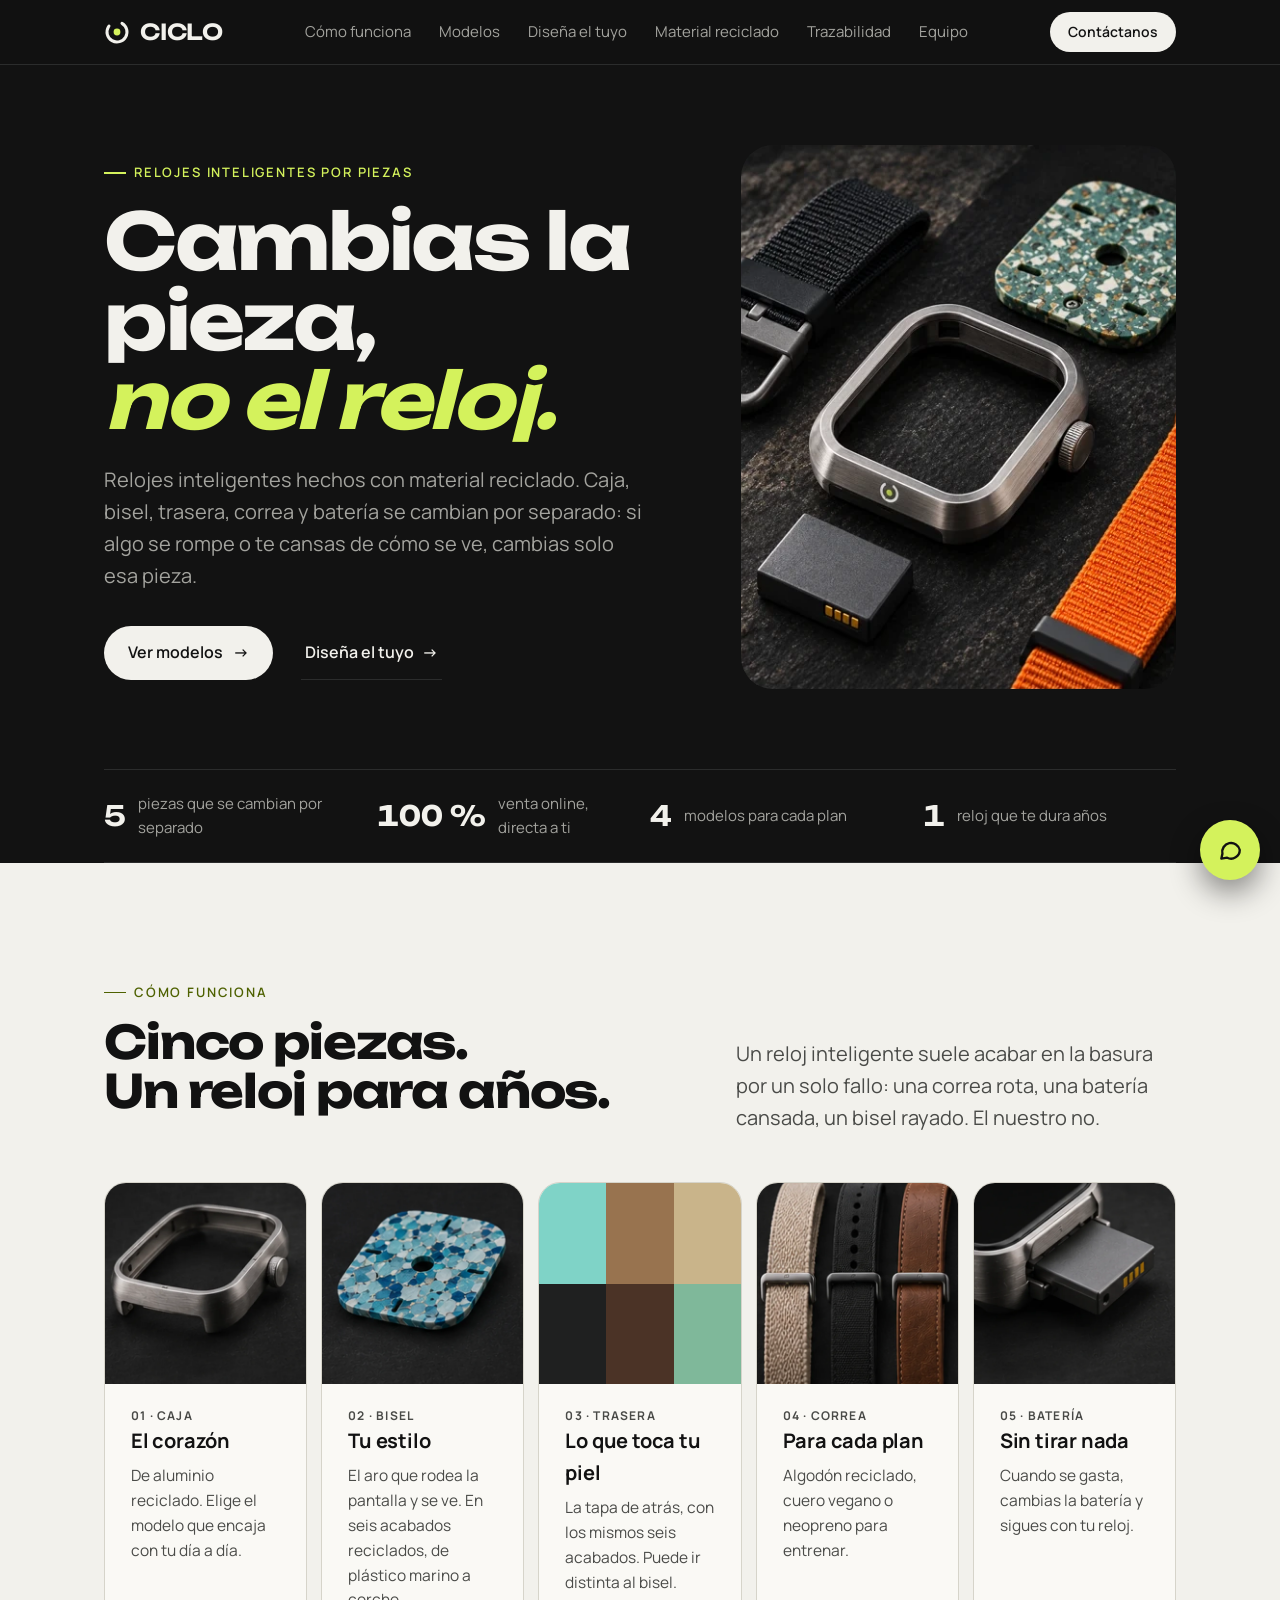
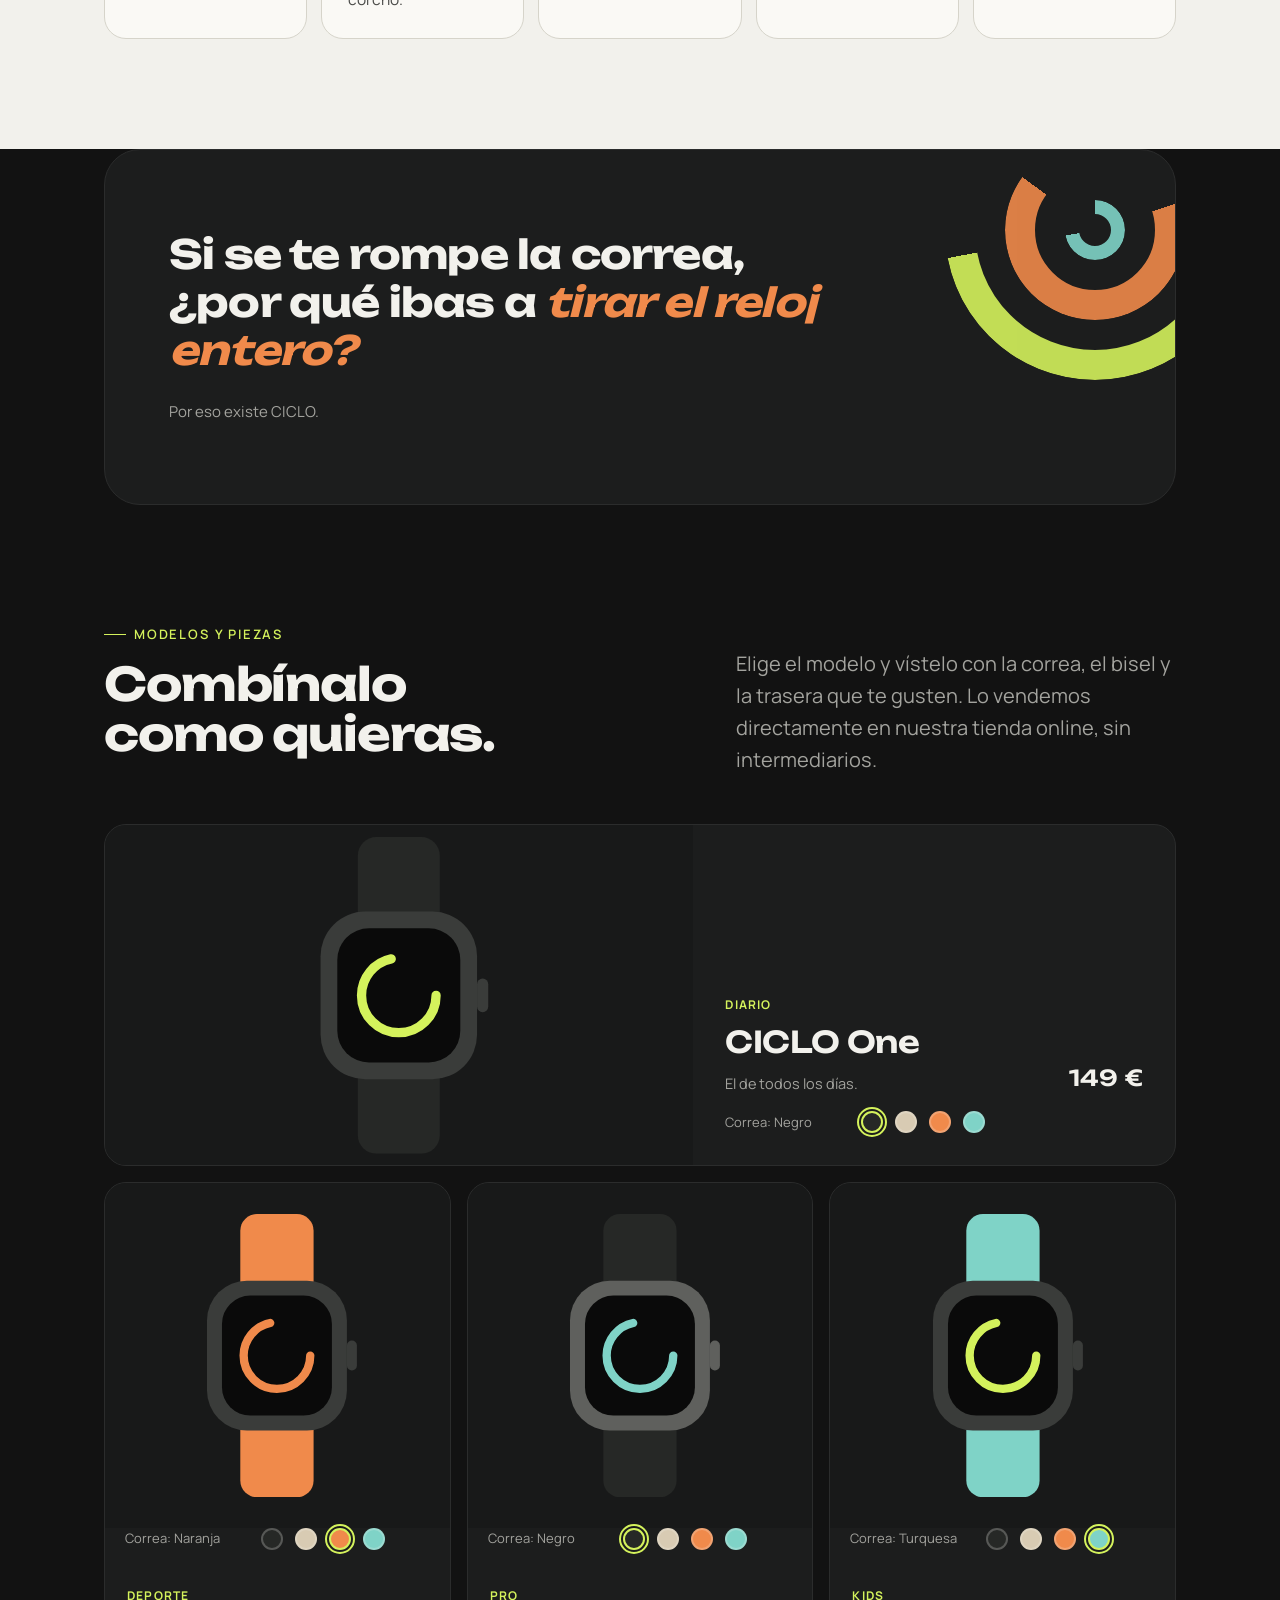
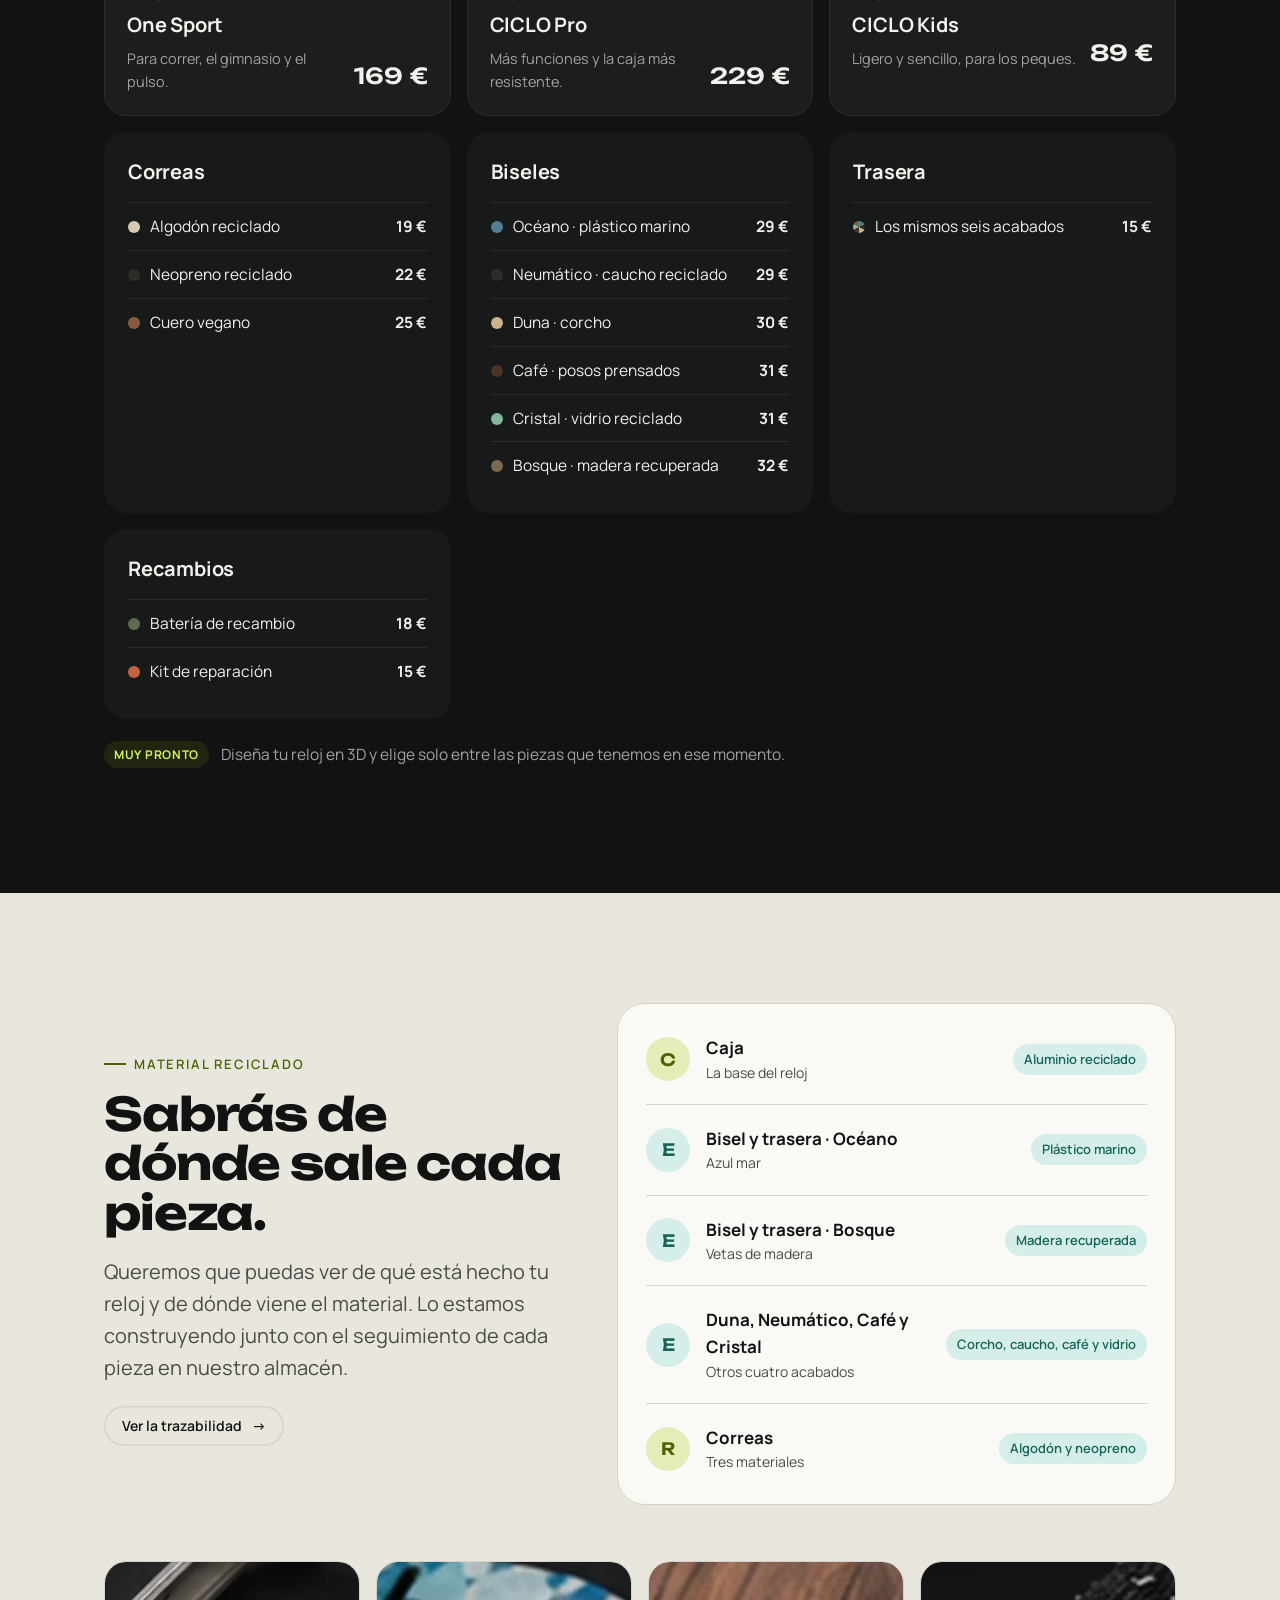
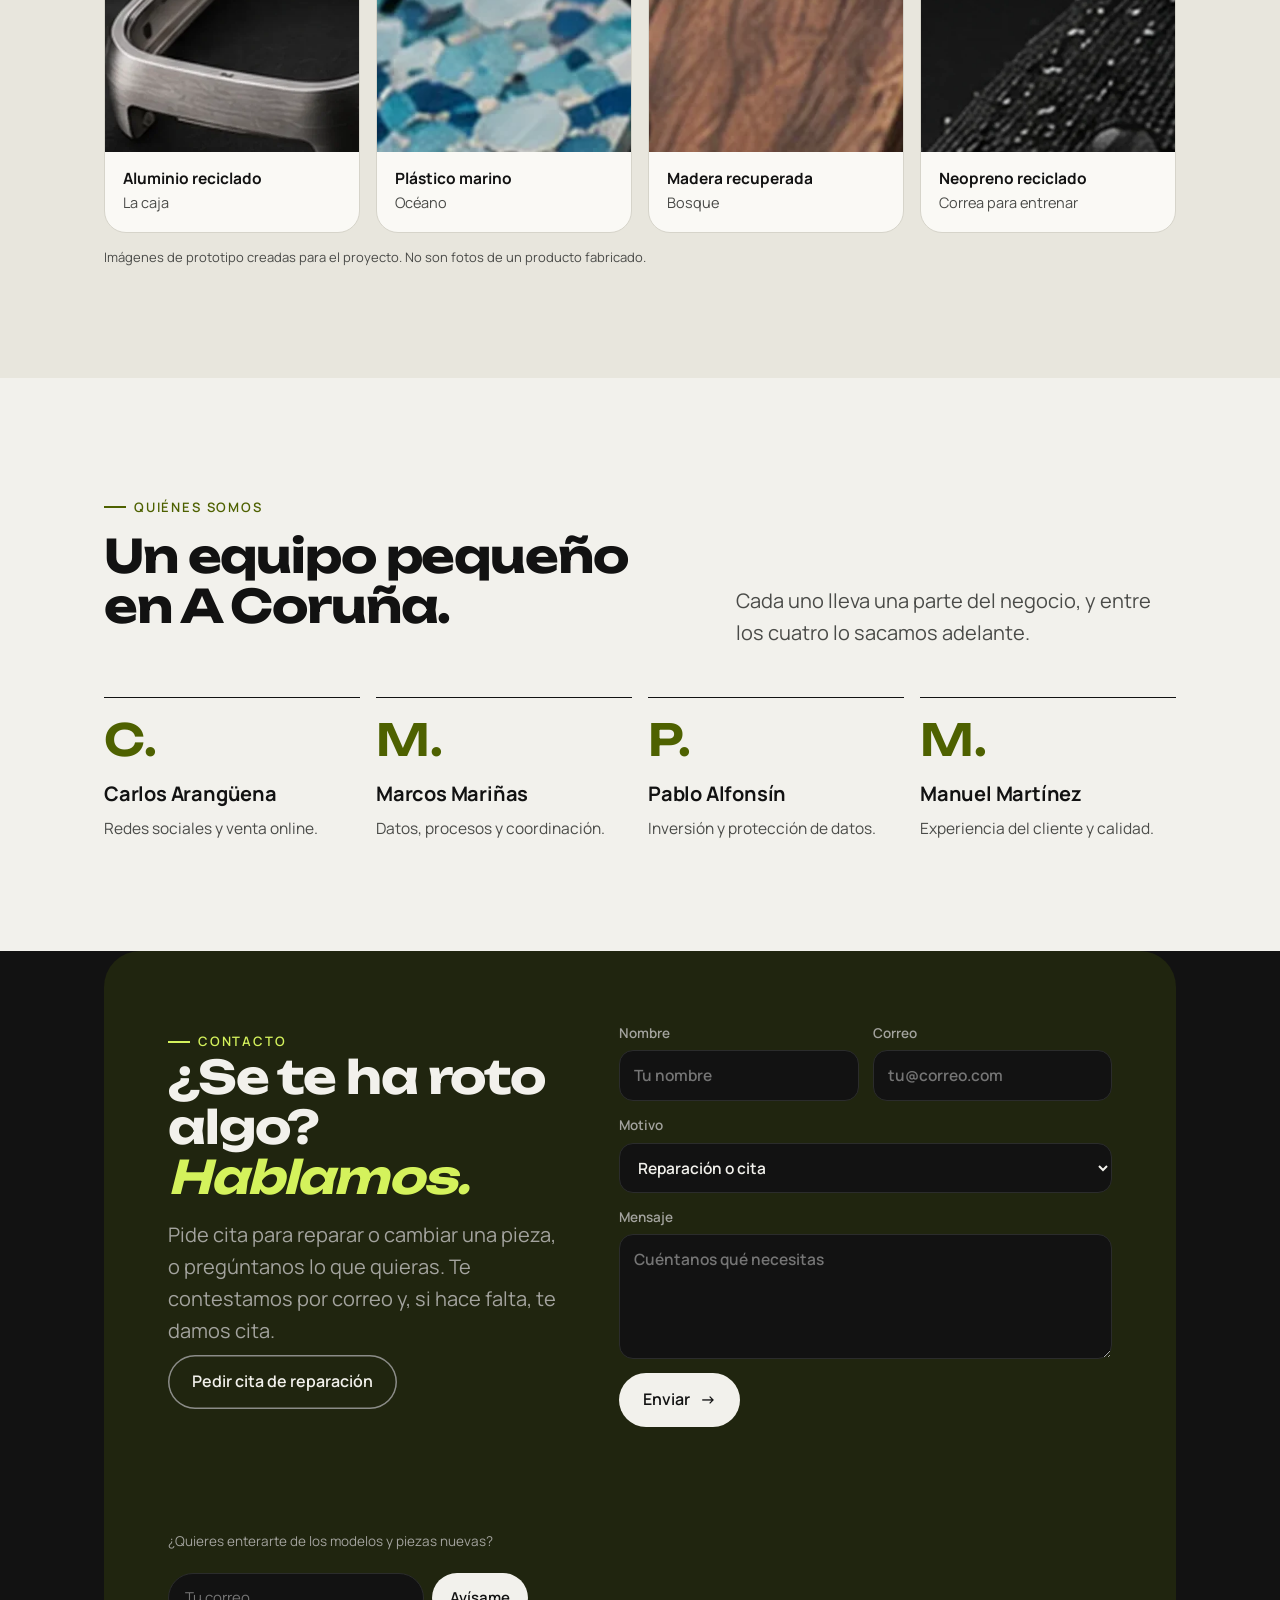
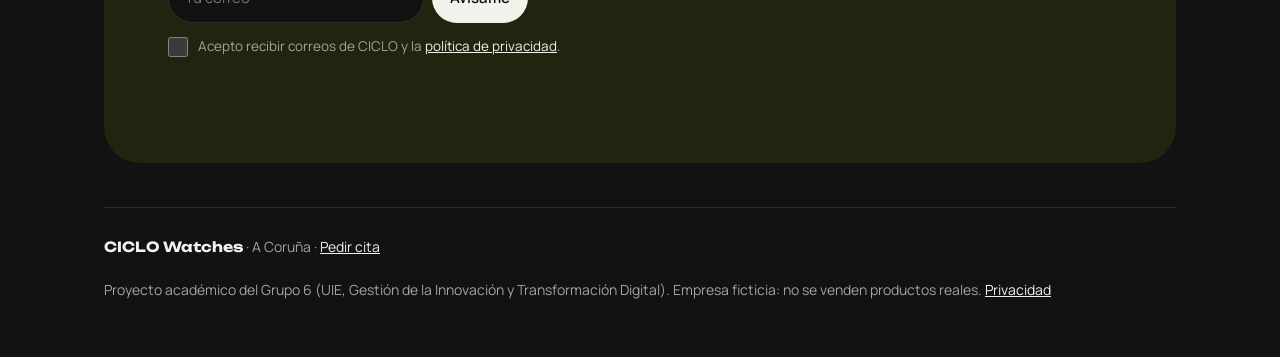
==== commit ebf6a9bd: "Producto: 5 piezas (bisel y trasera con 6 acabados: Océano, Bosque, Duna, Neumático, Café, Cristal) " ====
--- a/index.html
+++ b/index.html
@@ -110,15 +110,17 @@
   .head .lead{max-width:440px}
 
   /* Cómo funciona */
-  .steps{display:grid;grid-template-columns:repeat(4,1fr);gap:16px}
+  .steps{display:grid;grid-template-columns:repeat(5,1fr);gap:14px}
   .step{background:var(--card);border:1px solid var(--hair);border-radius:var(--radius);padding:26px;transition:transform .3s ease,border-color .3s}
   .step:hover{transform:translateY(-4px);border-color:var(--ink-grey)}
+  @media (max-width:1100px){.steps{grid-template-columns:repeat(3,1fr)}}
   .step .n{font-size:12px;font-weight:700;letter-spacing:.1em;color:var(--ink-grey);text-transform:uppercase}
   .step p{margin:0;color:var(--ink-soft);font-size:15.5px}
 
   /* Fotos de producto: mismo formato que el archivo (11:10), sin recortar ni deformar */
   .photo{display:block;width:100%;height:auto;aspect-ratio:11/10;object-fit:contain;background:#121212}
   .step{overflow:hidden}
+  .step .muestras{display:grid;grid-template-columns:repeat(3,1fr);aspect-ratio:1/1;width:calc(100% + 52px);margin:-26px -26px 22px}
   .step .photo{aspect-ratio:1/1;object-fit:cover;width:calc(100% + 52px);max-width:none;margin:-26px -26px 22px;border-radius:0} /* la foto llena la parte de arriba de la tarjeta */
   /* Materiales: una foto por tarjeta, a sangre (sin marco dentro de la tarjeta) */
   .materials{display:grid;grid-template-columns:repeat(4,1fr);gap:16px;margin-top:56px}
@@ -355,7 +357,7 @@
     <div>
       <span class="eyebrow">Relojes inteligentes por piezas</span>
       <h1>Cambias la pieza,<br><em>no el reloj.</em></h1>
-      <p class="lead">Relojes inteligentes hechos con material reciclado. Caja, esfera, correa y batería se cambian por separado: si algo se rompe o te cansas de cómo se ve, cambias solo esa pieza.</p>
+      <p class="lead">Relojes inteligentes hechos con material reciclado. Caja, bisel, trasera, correa y batería se cambian por separado: si algo se rompe o te cansas de cómo se ve, cambias solo esa pieza.</p>
       <div class="ctas">
         <a class="btn" href="#modelos">Ver modelos <span class="arrow">→</span></a>
         <a class="btn-texto" href="configurador.html">Diseña el tuyo <span class="arrow">→</span></a>
@@ -363,14 +365,14 @@
     </div>
 
     <div class="hero-art reveal">
-      <img class="hero-product" src="img/fotos/CICLO_hero_modular_4x5.webp" alt="Las piezas de un reloj CICLO sobre piedra oscura: caja de aluminio, esfera verde moteada, batería, correa negra y correa naranja" width="480" height="565" fetchpriority="high" decoding="async">
+      <img class="hero-product" src="img/fotos/CICLO_hero_modular_4x5.webp" alt="Las piezas de un reloj CICLO sobre piedra oscura: caja de aluminio, bisel verde moteado, batería, correa negra y correa naranja" width="480" height="565" fetchpriority="high" decoding="async">
     </div>
   </div>
 
   <div class="wrap">
     <div class="strip reveal">
       <ul>
-        <li><span class="counter" data-count="4">4</span>piezas que se cambian por separado</li>
+        <li><span class="counter" data-count="5">5</span>piezas que se cambian por separado</li>
         <li><span><b class="counter" data-count="100">100</b>&nbsp;%</span>venta online, directa a ti</li>
         <li><span class="counter" data-count="4">4</span>modelos para cada plan</li>
         <li><span class="counter" data-count="1">1</span>reloj que te dura años</li>
@@ -383,9 +385,9 @@
       <div class="head reveal">
         <div>
           <span class="eyebrow">Cómo funciona</span>
-          <h2>Cuatro piezas.<br>Un reloj para años.</h2>
+          <h2>Cinco piezas.<br>Un reloj para años.</h2>
         </div>
-        <p class="lead">Un reloj inteligente suele acabar en la basura por un solo fallo: una correa rota, una batería cansada, una esfera rayada. El nuestro no.</p>
+        <p class="lead">Un reloj inteligente suele acabar en la basura por un solo fallo: una correa rota, una batería cansada, un bisel rayado. El nuestro no.</p>
       </div>
       <div class="steps">
         <article class="step reveal">
@@ -394,18 +396,23 @@
           <p>De aluminio reciclado. Elige el modelo que encaja con tu día a día.</p>
         </article>
         <article class="step reveal">
-          <img class="photo" src="img/fotos/pieza-esfera.webp" alt="Esfera cuadrada hecha con trocitos de plástico azul y turquesa" width="830" height="830" loading="lazy" decoding="async">
-          <div class="n">02 · Esfera</div><h3>Tu estilo</h3>
-          <p>Diseños hechos con plástico recogido del mar o madera recuperada.</p>
+          <img class="photo" src="img/fotos/pieza-esfera.webp" alt="Bisel hecho con trocitos de plástico azul y turquesa" width="830" height="830" loading="lazy" decoding="async">
+          <div class="n">02 · Bisel</div><h3>Tu estilo</h3>
+          <p>El aro que rodea la pantalla y se ve. En seis acabados reciclados, de plástico marino a corcho.</p>
+        </article>
+        <article class="step reveal">
+          <div class="muestras" role="img" aria-label="Los seis acabados: azul océano, madera, corcho, negro neumático, café y verde cristal"><span style="background:#7FD3C7"></span><span style="background:#98734F"></span><span style="background:#C9B48A"></span><span style="background:#1F2020"></span><span style="background:#4B3326"></span><span style="background:#7FB89A"></span></div>
+          <div class="n">03 · Trasera</div><h3>Lo que toca tu piel</h3>
+          <p>La tapa de atrás, con los mismos seis acabados. Puede ir distinta al bisel.</p>
         </article>
         <article class="step reveal">
           <img class="photo" src="img/fotos/pieza-correas.webp" alt="Tres correas: tela beige, neopreno negro y cuero vegano marrón" width="830" height="830" loading="lazy" decoding="async">
-          <div class="n">03 · Correa</div><h3>Para cada plan</h3>
+          <div class="n">04 · Correa</div><h3>Para cada plan</h3>
           <p>Algodón reciclado, cuero vegano o neopreno para entrenar.</p>
         </article>
         <article class="step reveal">
           <img class="photo" src="img/fotos/pieza-bateria.webp" alt="Módulo de batería rectangular saliendo de la caja del reloj" width="830" height="830" loading="lazy" decoding="async">
-          <div class="n">04 · Batería</div><h3>Sin tirar nada</h3>
+          <div class="n">05 · Batería</div><h3>Sin tirar nada</h3>
           <p>Cuando se gasta, cambias la batería y sigues con tu reloj.</p>
         </article>
       </div>
@@ -427,7 +434,7 @@
           <span class="eyebrow">Modelos y piezas</span>
           <h2>Combínalo<br>como quieras.</h2>
         </div>
-        <p class="lead">Elige el modelo y vístelo con la correa y la esfera que te gusten. Lo vendemos directamente en nuestra tienda online, sin intermediarios.</p>
+        <p class="lead">Elige el modelo y vístelo con la correa, el bisel y la trasera que te gusten. Lo vendemos directamente en nuestra tienda online, sin intermediarios.</p>
       </div>
 
       <div class="models">
@@ -483,11 +490,21 @@
           </ul>
         </div>
         <div class="part reveal">
-          <h3>Esferas</h3>
+          <h3>Biseles</h3>
           <ul>
             <li><span><i class="sw" style="background:#4F7F95"></i>Océano · plástico marino</span><b>29 €</b></li>
+            <li><span><i class="sw" style="background:#2E2C27"></i>Neumático · caucho reciclado</span><b>29 €</b></li>
+            <li><span><i class="sw" style="background:#C9B48A"></i>Duna · corcho</span><b>30 €</b></li>
+            <li><span><i class="sw" style="background:#4B3326"></i>Café · posos prensados</span><b>31 €</b></li>
+            <li><span><i class="sw" style="background:#7FB89A"></i>Cristal · vidrio reciclado</span><b>31 €</b></li>
             <li><span><i class="sw" style="background:#7A6A4F"></i>Bosque · madera recuperada</span><b>32 €</b></li>
           </ul>
+        </div>
+        <div class="part reveal">
+          <h3>Trasera</h3>
+          <ul>
+            <li><span><i class="sw" style="background:conic-gradient(#4F7F95 0 17%,#2E2C27 0 33%,#C9B48A 0 50%,#4B3326 0 67%,#7FB89A 0 83%,#7A6A4F 0)"></i>Los mismos seis acabados</span><b>15 €</b></li>
+</ul>
         </div>
         <div class="part reveal">
           <h3>Recambios</h3>
@@ -512,8 +529,9 @@
       <div class="trace reveal">
         <ol>
           <li><span class="dot" style="background:var(--clay-wash);color:var(--clay-t)">C</span><div><b>Caja</b><small>La base del reloj</small></div><span class="from">Aluminio reciclado</span></li>
-          <li><span class="dot" style="background:var(--moss-wash);color:var(--moss-t)">E</span><div><b>Esfera Océano</b><small>Azul mar</small></div><span class="from">Plástico marino</span></li>
-          <li><span class="dot" style="background:var(--moss-wash);color:var(--moss-t)">E</span><div><b>Esfera Bosque</b><small>Vetas de madera</small></div><span class="from">Madera recuperada</span></li>
+          <li><span class="dot" style="background:var(--moss-wash);color:var(--moss-t)">E</span><div><b>Bisel y trasera · Océano</b><small>Azul mar</small></div><span class="from">Plástico marino</span></li>
+          <li><span class="dot" style="background:var(--moss-wash);color:var(--moss-t)">E</span><div><b>Bisel y trasera · Bosque</b><small>Vetas de madera</small></div><span class="from">Madera recuperada</span></li>
+          <li><span class="dot" style="background:var(--moss-wash);color:var(--moss-t)">E</span><div><b>Duna, Neumático, Café y Cristal</b><small>Otros cuatro acabados</small></div><span class="from">Corcho, caucho, café y vidrio</span></li>
           <li><span class="dot" style="background:var(--clay-wash);color:var(--clay-t)">R</span><div><b>Correas</b><small>Tres materiales</small></div><span class="from">Algodón y neopreno</span></li>
         </ol>
       </div>
@@ -521,8 +539,8 @@
     <div class="wrap">
       <div class="materials">
         <figure class="reveal"><img src="img/fotos/material-aluminio.webp" alt="Primer plano del aluminio cepillado de la caja, con sus vetas finas" width="460" height="345" loading="lazy" decoding="async"><figcaption><b>Aluminio reciclado</b>La caja</figcaption></figure>
-        <figure class="reveal"><img src="img/fotos/material-plastico.webp" alt="Primer plano de la esfera Océano: fragmentos de plástico azul y turquesa" width="240" height="180" loading="lazy" decoding="async"><figcaption><b>Plástico marino</b>Esfera Océano</figcaption></figure>
-        <figure class="reveal"><img src="img/fotos/material-madera.webp" alt="Primer plano de la veta de la esfera Bosque, en madera de tono cálido" width="280" height="210" loading="lazy" decoding="async"><figcaption><b>Madera recuperada</b>Esfera Bosque</figcaption></figure>
+        <figure class="reveal"><img src="img/fotos/material-plastico.webp" alt="Primer plano del bisel Océano: fragmentos de plástico azul y turquesa" width="240" height="180" loading="lazy" decoding="async"><figcaption><b>Plástico marino</b>Océano</figcaption></figure>
+        <figure class="reveal"><img src="img/fotos/material-madera.webp" alt="Primer plano de la veta del bisel Bosque, en madera de tono cálido" width="280" height="210" loading="lazy" decoding="async"><figcaption><b>Madera recuperada</b>Bosque</figcaption></figure>
         <figure class="reveal"><img src="img/fotos/material-correa.webp" alt="Primer plano del tejido de una correa negra de neopreno" width="440" height="330" loading="lazy" decoding="async"><figcaption><b>Neopreno reciclado</b>Correa para entrenar</figcaption></figure>
       </div>
       <p class="proto-note reveal">Imágenes de prototipo creadas para el proyecto. No son fotos de un producto fabricado.</p>
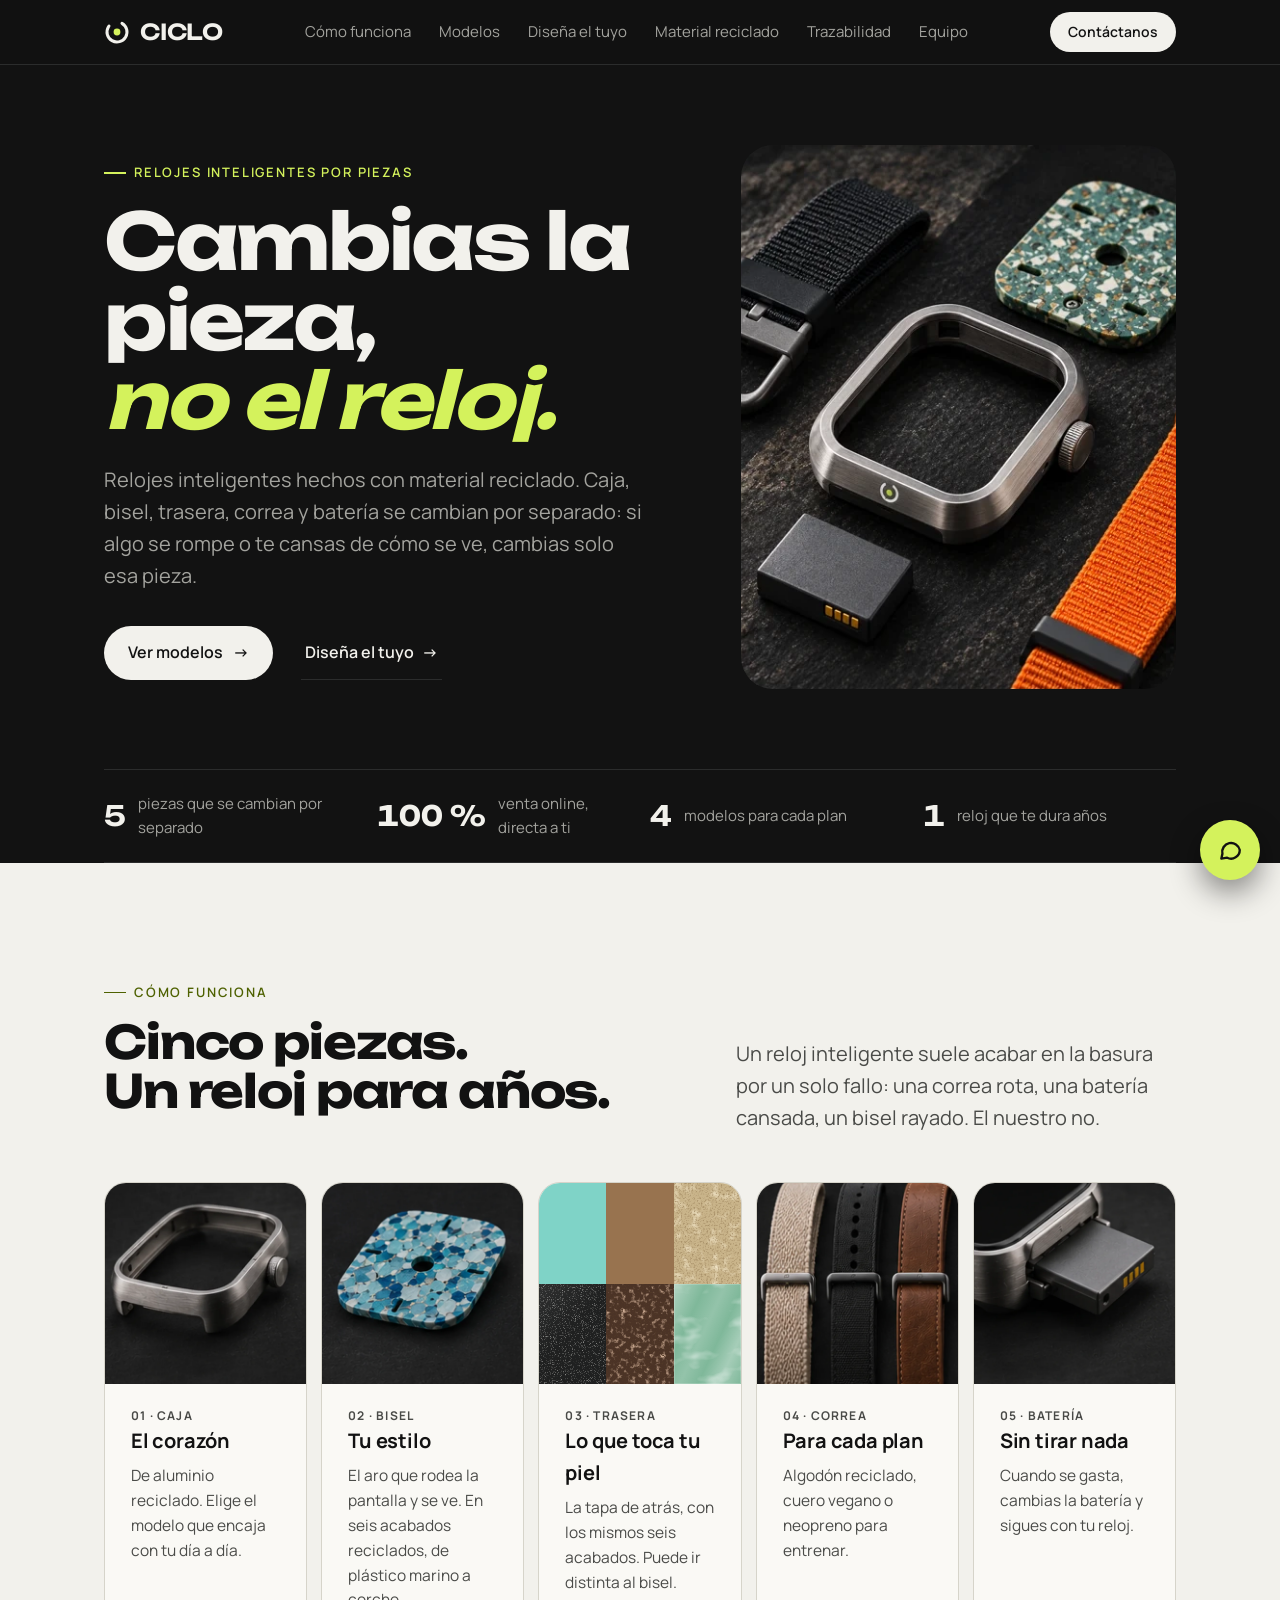
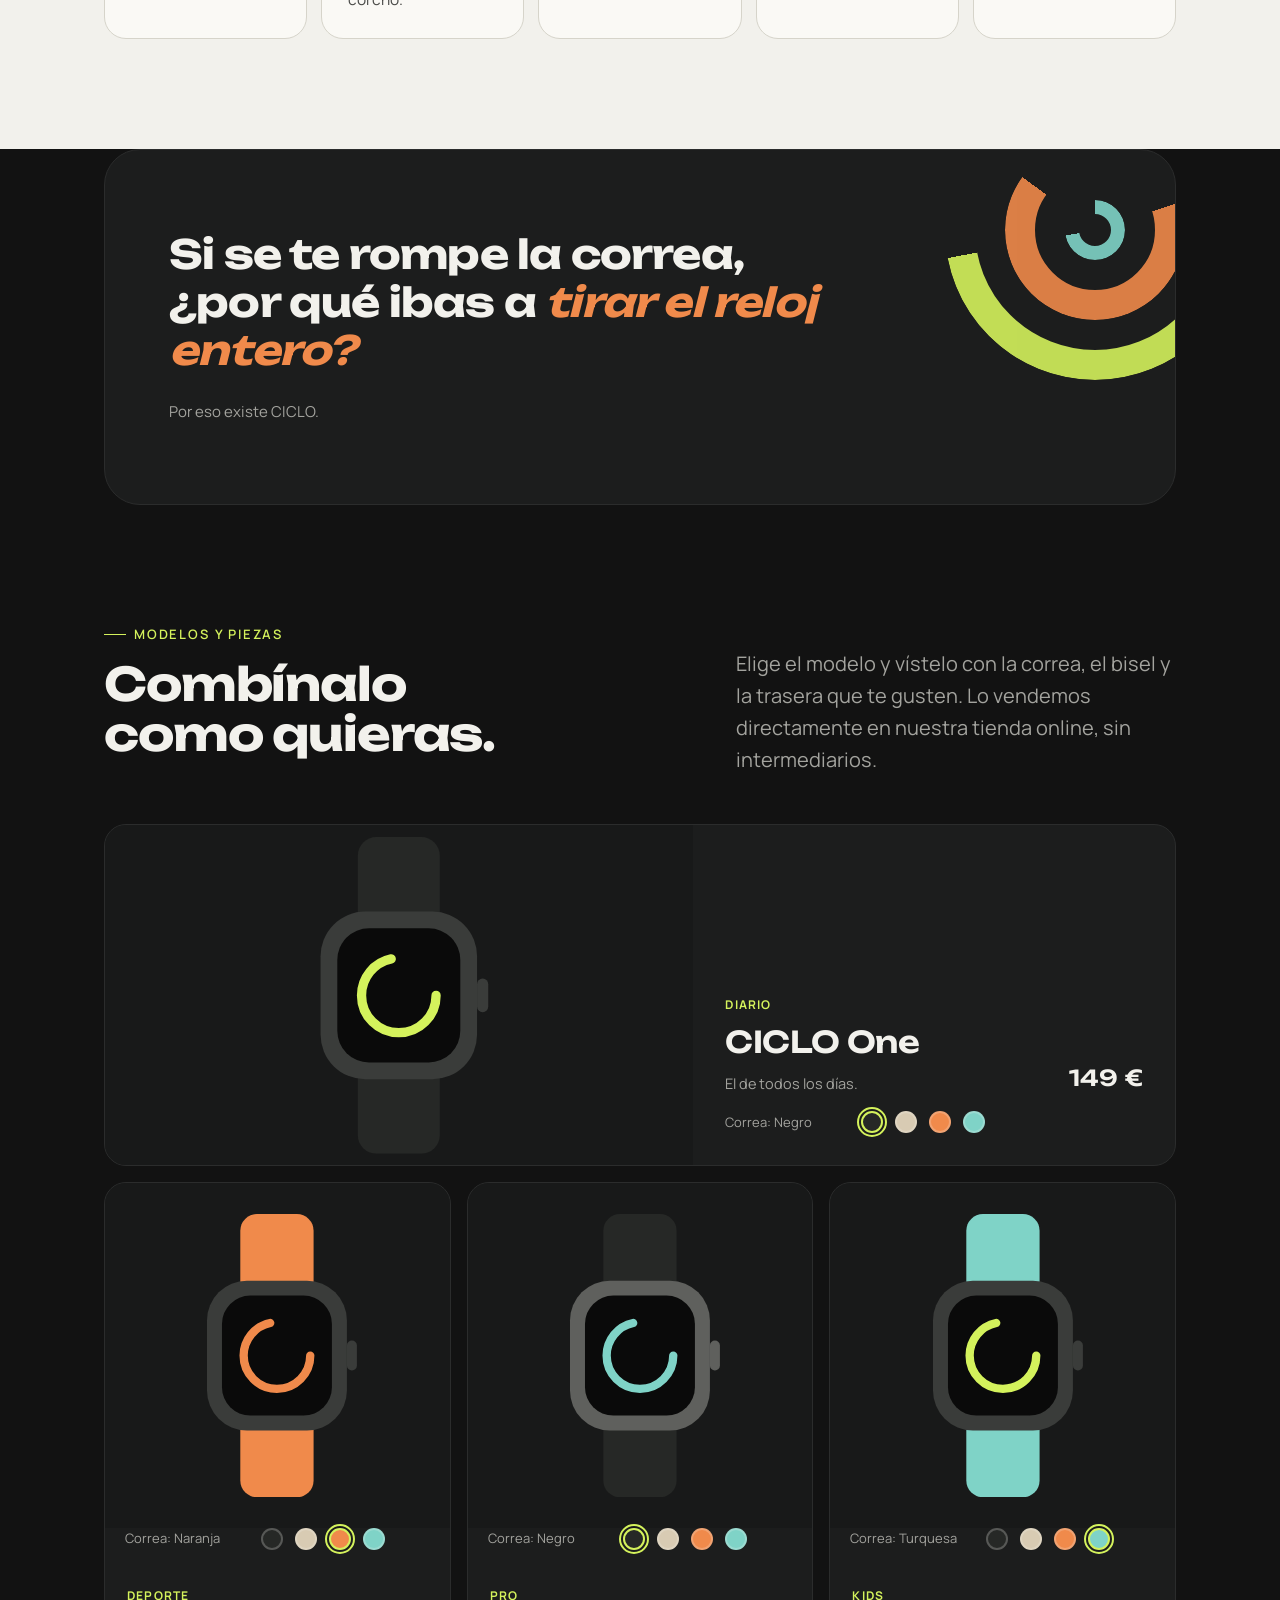
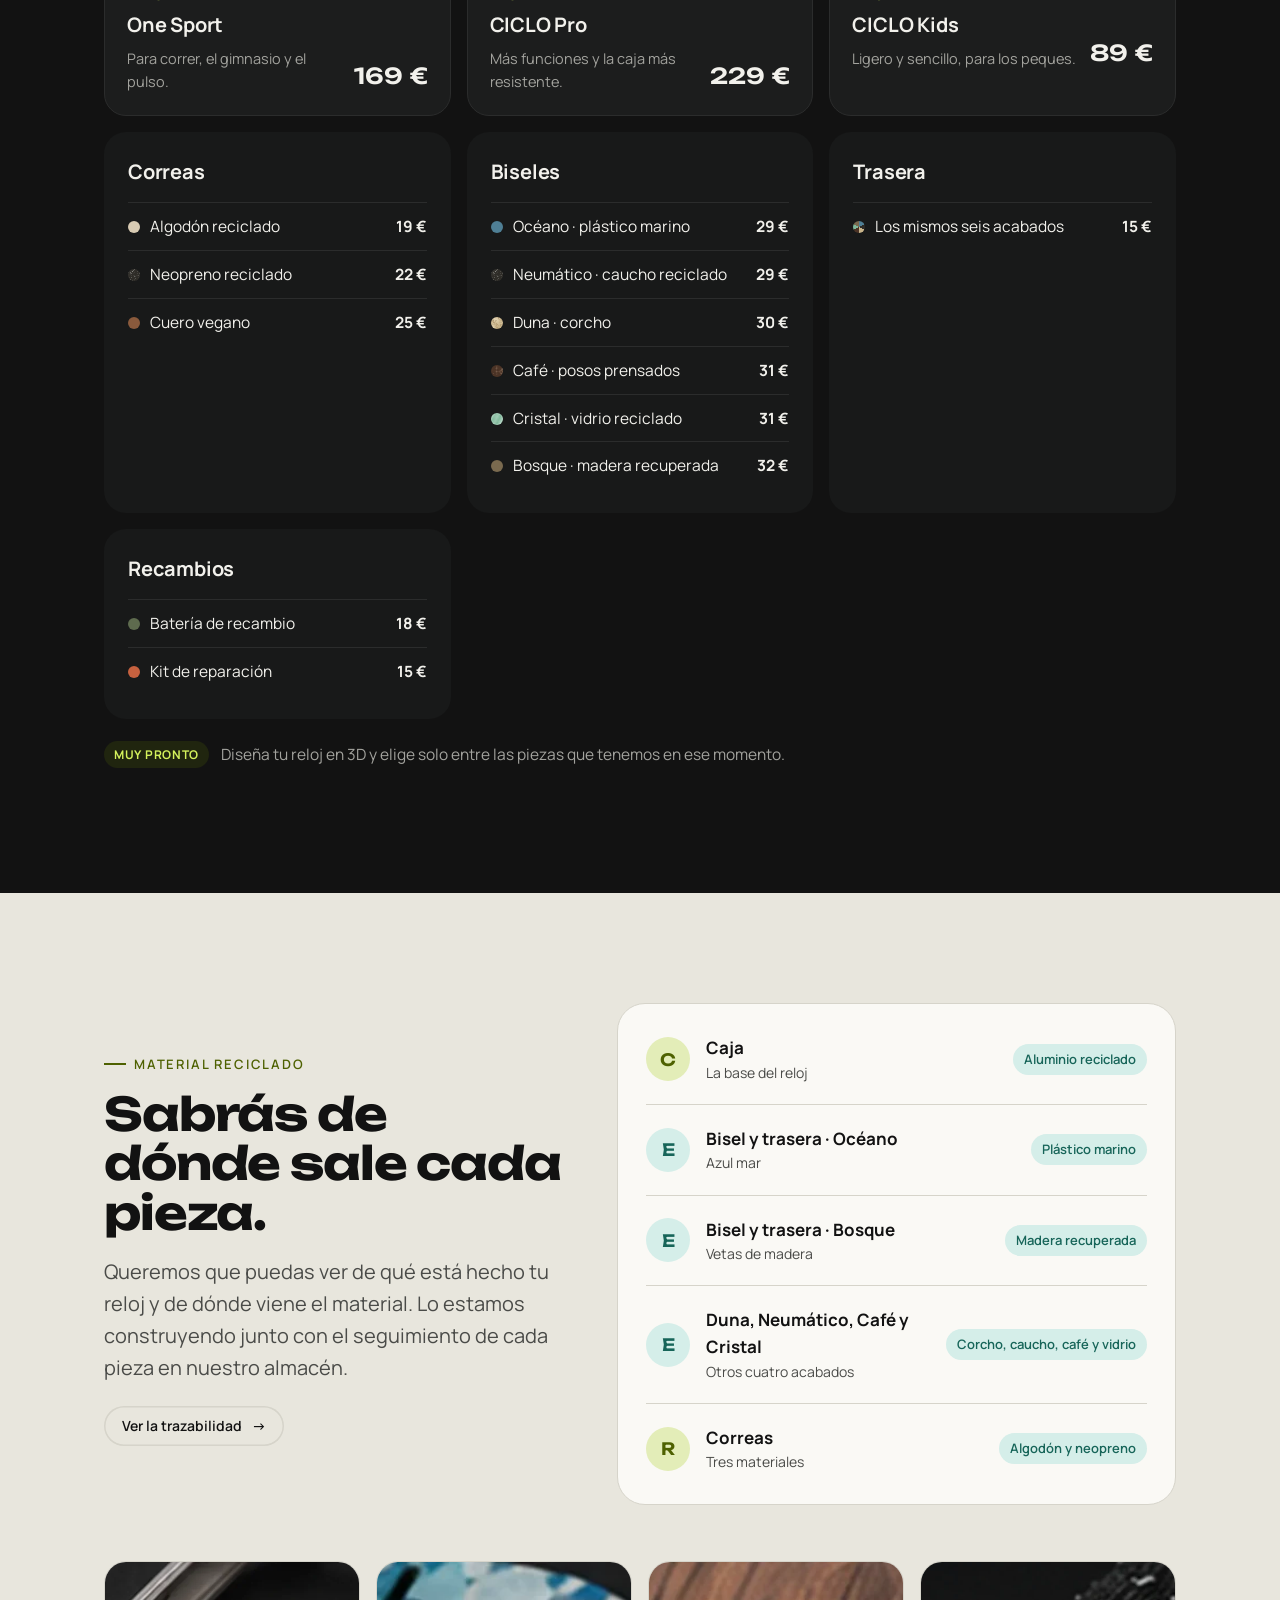
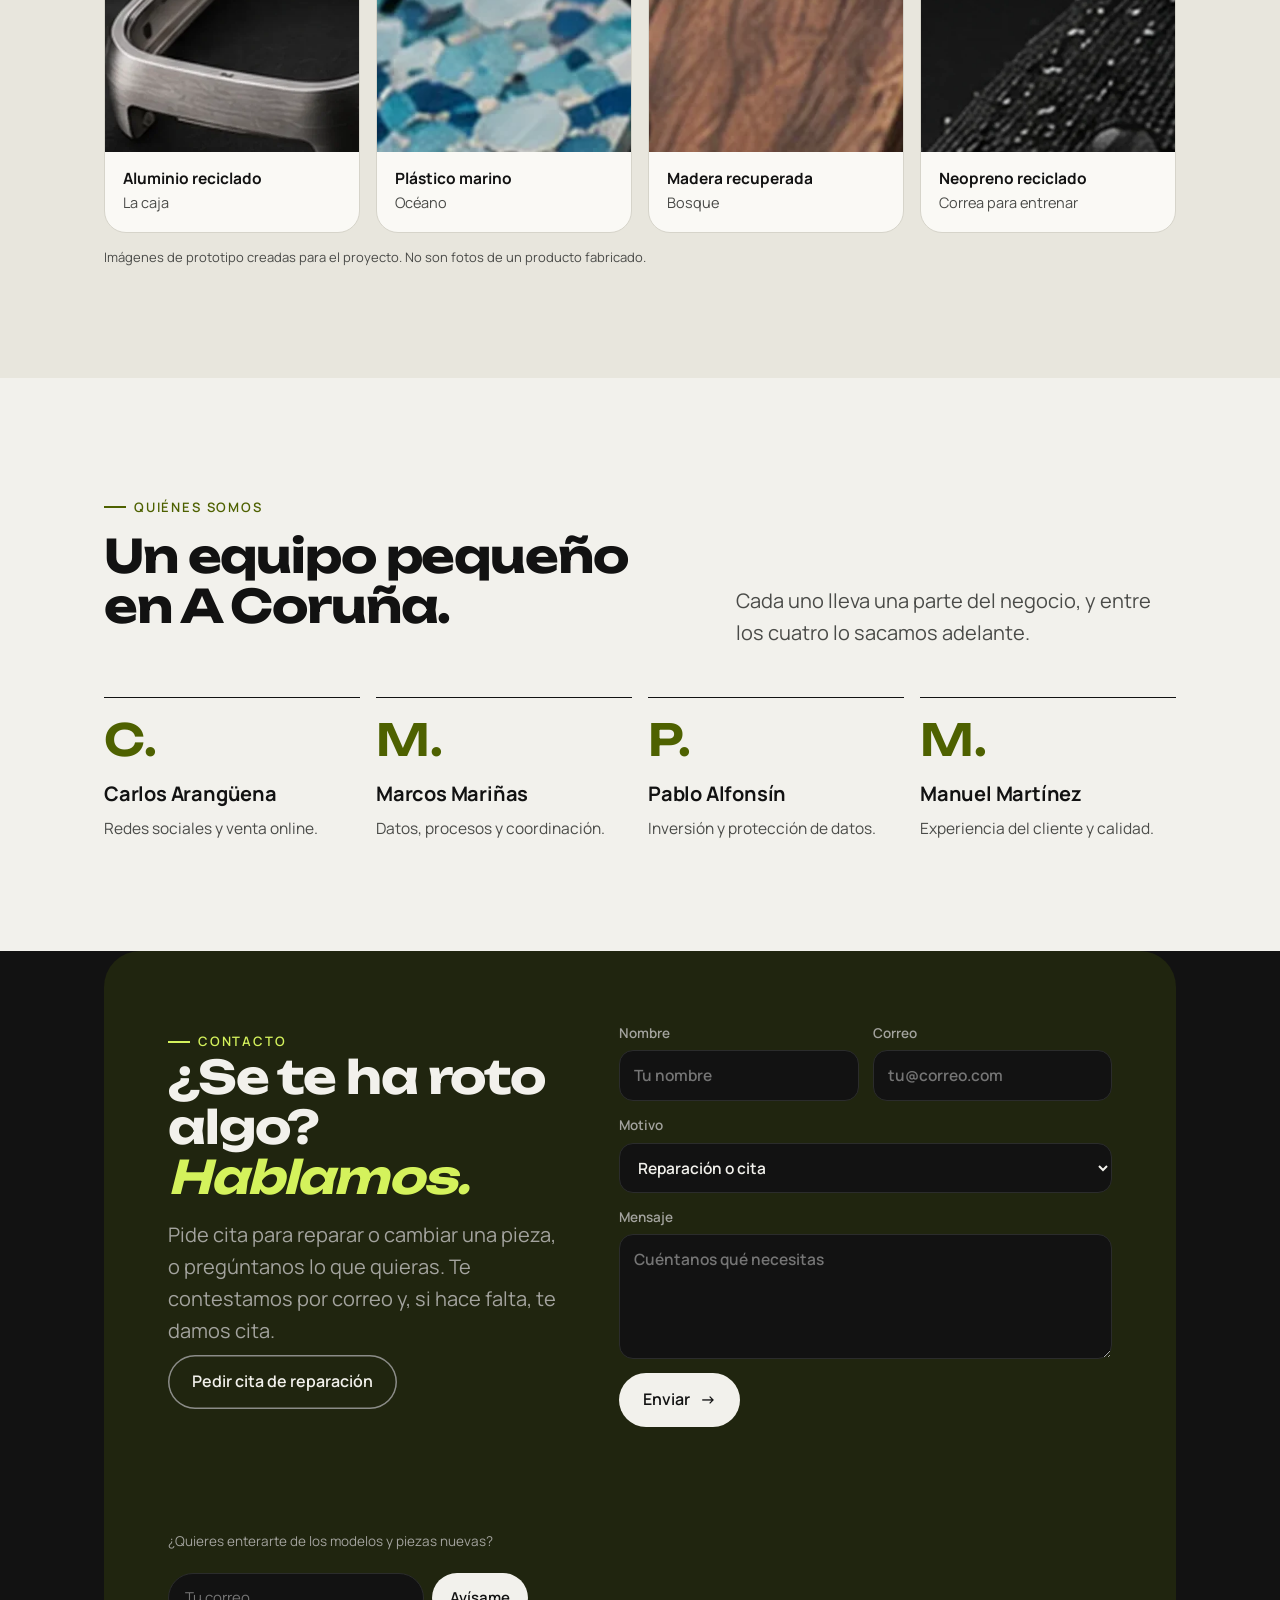
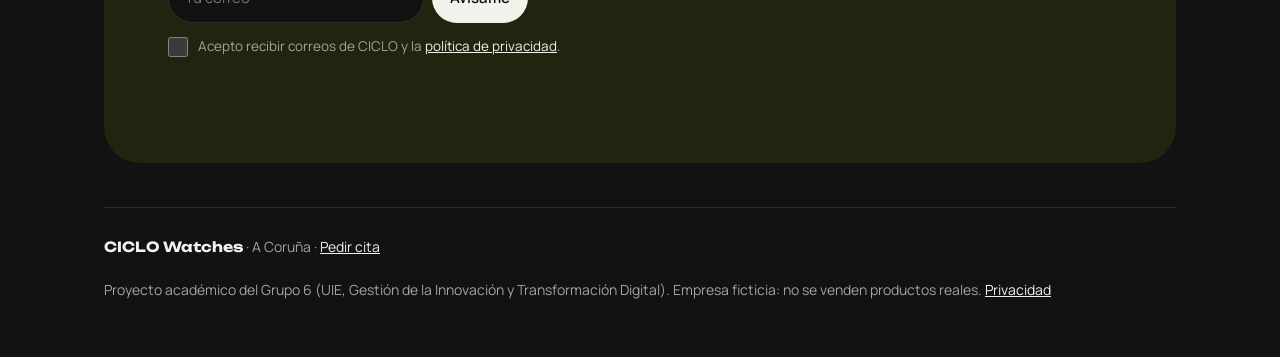
==== commit 47942ef6: "Texturas provisionales (SVG) para Duna, Neumático, Café y Cristal" ====
--- a/index.html
+++ b/index.html
@@ -313,6 +313,7 @@
     .model .pic svg{width:36%}
   }
 </style>
+<link rel="stylesheet" href="css/texturas.css">
 <link rel="stylesheet" href="cita.css">
 </head>
 <body>
@@ -401,7 +402,7 @@
           <p>El aro que rodea la pantalla y se ve. En seis acabados reciclados, de plástico marino a corcho.</p>
         </article>
         <article class="step reveal">
-          <div class="muestras" role="img" aria-label="Los seis acabados: azul océano, madera, corcho, negro neumático, café y verde cristal"><span style="background:#7FD3C7"></span><span style="background:#98734F"></span><span style="background:#C9B48A"></span><span style="background:#1F2020"></span><span style="background:#4B3326"></span><span style="background:#7FB89A"></span></div>
+          <div class="muestras" role="img" aria-label="Los seis acabados: azul océano, madera, corcho, negro neumático, café y verde cristal"><span style="background:#7FD3C7"></span><span style="background:#98734F"></span><span data-tx="duna" style="background-color:#C9B48A"></span><span data-tx="neumatico" style="background-color:#1F2020"></span><span data-tx="cafe" style="background-color:#4B3326"></span><span data-tx="cristal" style="background-color:#7FB89A"></span></div>
           <div class="n">03 · Trasera</div><h3>Lo que toca tu piel</h3>
           <p>La tapa de atrás, con los mismos seis acabados. Puede ir distinta al bisel.</p>
         </article>
@@ -485,7 +486,7 @@
           <h3>Correas</h3>
           <ul>
             <li><span><i class="sw" style="background:#D8CBB3"></i>Algodón reciclado</span><b>19 €</b></li>
-            <li><span><i class="sw" style="background:#2E2C27"></i>Neopreno reciclado</span><b>22 €</b></li>
+            <li><span><i class="sw" data-tx="neumatico" style="background-color:#2E2C27"></i>Neopreno reciclado</span><b>22 €</b></li>
             <li><span><i class="sw" style="background:#8A5A3C"></i>Cuero vegano</span><b>25 €</b></li>
           </ul>
         </div>
@@ -493,10 +494,10 @@
           <h3>Biseles</h3>
           <ul>
             <li><span><i class="sw" style="background:#4F7F95"></i>Océano · plástico marino</span><b>29 €</b></li>
-            <li><span><i class="sw" style="background:#2E2C27"></i>Neumático · caucho reciclado</span><b>29 €</b></li>
-            <li><span><i class="sw" style="background:#C9B48A"></i>Duna · corcho</span><b>30 €</b></li>
-            <li><span><i class="sw" style="background:#4B3326"></i>Café · posos prensados</span><b>31 €</b></li>
-            <li><span><i class="sw" style="background:#7FB89A"></i>Cristal · vidrio reciclado</span><b>31 €</b></li>
+            <li><span><i class="sw" data-tx="neumatico" style="background-color:#2E2C27"></i>Neumático · caucho reciclado</span><b>29 €</b></li>
+            <li><span><i class="sw" data-tx="duna" style="background-color:#C9B48A"></i>Duna · corcho</span><b>30 €</b></li>
+            <li><span><i class="sw" data-tx="cafe" style="background-color:#4B3326"></i>Café · posos prensados</span><b>31 €</b></li>
+            <li><span><i class="sw" data-tx="cristal" style="background-color:#7FB89A"></i>Cristal · vidrio reciclado</span><b>31 €</b></li>
             <li><span><i class="sw" style="background:#7A6A4F"></i>Bosque · madera recuperada</span><b>32 €</b></li>
           </ul>
         </div>
--- a/css/texturas.css
+++ b/css/texturas.css
@@ -0,0 +1,28 @@
+/* CICLO · texturas provisionales de los acabados (SVG en línea, sin imágenes).
+   Se aplican con data-tx="duna|neumatico|cafe|cristal" sobre cualquier muestra.
+   Cuando haya fotos reales: quitar el data-tx (o borrar este archivo) y poner la foto como background-image. */
+[data-tx]{background-blend-mode:normal}
+
+/* Duna · corcho: gránulos claros y oscuros sobre arena */
+[data-tx="duna"]{background-color:#C9B48A;background-image:
+  url("data:image/svg+xml,%3Csvg xmlns='http://www.w3.org/2000/svg' width='140' height='140'%3E%3Cfilter id='g' x='0' y='0' width='100%25' height='100%25'%3E%3CfeTurbulence type='fractalNoise' baseFrequency='.55' numOctaves='2' seed='4'/%3E%3CfeColorMatrix values='0 0 0 0 .36  0 0 0 0 .25  0 0 0 0 .12  0 0 0 -2.4 1.25'/%3E%3C/filter%3E%3Crect width='100%25' height='100%25' filter='url(%23g)'/%3E%3C/svg%3E"),
+  url("data:image/svg+xml,%3Csvg xmlns='http://www.w3.org/2000/svg' width='90' height='90'%3E%3Cfilter id='g' x='0' y='0' width='100%25' height='100%25'%3E%3CfeTurbulence type='fractalNoise' baseFrequency='.11' numOctaves='2' seed='9'/%3E%3CfeColorMatrix values='0 0 0 0 .95  0 0 0 0 .86  0 0 0 0 .66  0 0 0 -2 .95'/%3E%3C/filter%3E%3Crect width='100%25' height='100%25' filter='url(%23g)'/%3E%3C/svg%3E");
+  background-size:140px 140px,90px 90px}
+
+/* Neumático · caucho: grano fino casi negro, con un destello suave */
+[data-tx="neumatico"]{background-color:#1F2020;background-image:
+  linear-gradient(135deg,rgba(255,255,255,.07),transparent 45%),
+  url("data:image/svg+xml,%3Csvg xmlns='http://www.w3.org/2000/svg' width='120' height='120'%3E%3Cfilter id='g' x='0' y='0' width='100%25' height='100%25'%3E%3CfeTurbulence type='fractalNoise' baseFrequency='1.1' numOctaves='2' seed='2'/%3E%3CfeColorMatrix values='0 0 0 0 .75  0 0 0 0 .75  0 0 0 0 .72  0 0 0 -1.8 .8'/%3E%3C/filter%3E%3Crect width='100%25' height='100%25' filter='url(%23g)'/%3E%3C/svg%3E");
+  background-size:auto,120px 120px}
+
+/* Café · posos prensados: motas oscuras y rojizas sobre marrón */
+[data-tx="cafe"]{background-color:#4B3326;background-image:
+  url("data:image/svg+xml,%3Csvg xmlns='http://www.w3.org/2000/svg' width='130' height='130'%3E%3Cfilter id='g' x='0' y='0' width='100%25' height='100%25'%3E%3CfeTurbulence type='fractalNoise' baseFrequency='.7' numOctaves='3' seed='7'/%3E%3CfeColorMatrix values='0 0 0 0 .08  0 0 0 0 .04  0 0 0 0 .02  0 0 0 -3.4 1.7'/%3E%3C/filter%3E%3Crect width='100%25' height='100%25' filter='url(%23g)'/%3E%3C/svg%3E"),
+  url("data:image/svg+xml,%3Csvg xmlns='http://www.w3.org/2000/svg' width='100' height='100'%3E%3Cfilter id='g' x='0' y='0' width='100%25' height='100%25'%3E%3CfeTurbulence type='fractalNoise' baseFrequency='.2' numOctaves='2' seed='3'/%3E%3CfeColorMatrix values='0 0 0 0 .62  0 0 0 0 .42  0 0 0 0 .3  0 0 0 -3 1.45'/%3E%3C/filter%3E%3Crect width='100%25' height='100%25' filter='url(%23g)'/%3E%3C/svg%3E");
+  background-size:130px 130px,100px 100px}
+
+/* Cristal · vidrio translúcido: brillos diagonales y trozos más claros */
+[data-tx="cristal"]{background-color:#7FB89A;background-image:
+  linear-gradient(115deg,rgba(255,255,255,.38) 0,rgba(255,255,255,0) 28%,rgba(255,255,255,.16) 46%,rgba(255,255,255,0) 62%,rgba(255,255,255,.3) 80%,rgba(255,255,255,0) 100%),
+  url("data:image/svg+xml,%3Csvg xmlns='http://www.w3.org/2000/svg' width='160' height='160'%3E%3Cfilter id='g' x='0' y='0' width='100%25' height='100%25'%3E%3CfeTurbulence type='fractalNoise' baseFrequency='.035 .06' numOctaves='3' seed='5'/%3E%3CfeColorMatrix values='0 0 0 0 1  0 0 0 0 1  0 0 0 0 1  0 0 0 -2.6 1.15'/%3E%3C/filter%3E%3Crect width='100%25' height='100%25' filter='url(%23g)' opacity='.55'/%3E%3C/svg%3E");
+  background-size:auto,160px 160px;box-shadow:inset 0 0 0 1px rgba(255,255,255,.18)}
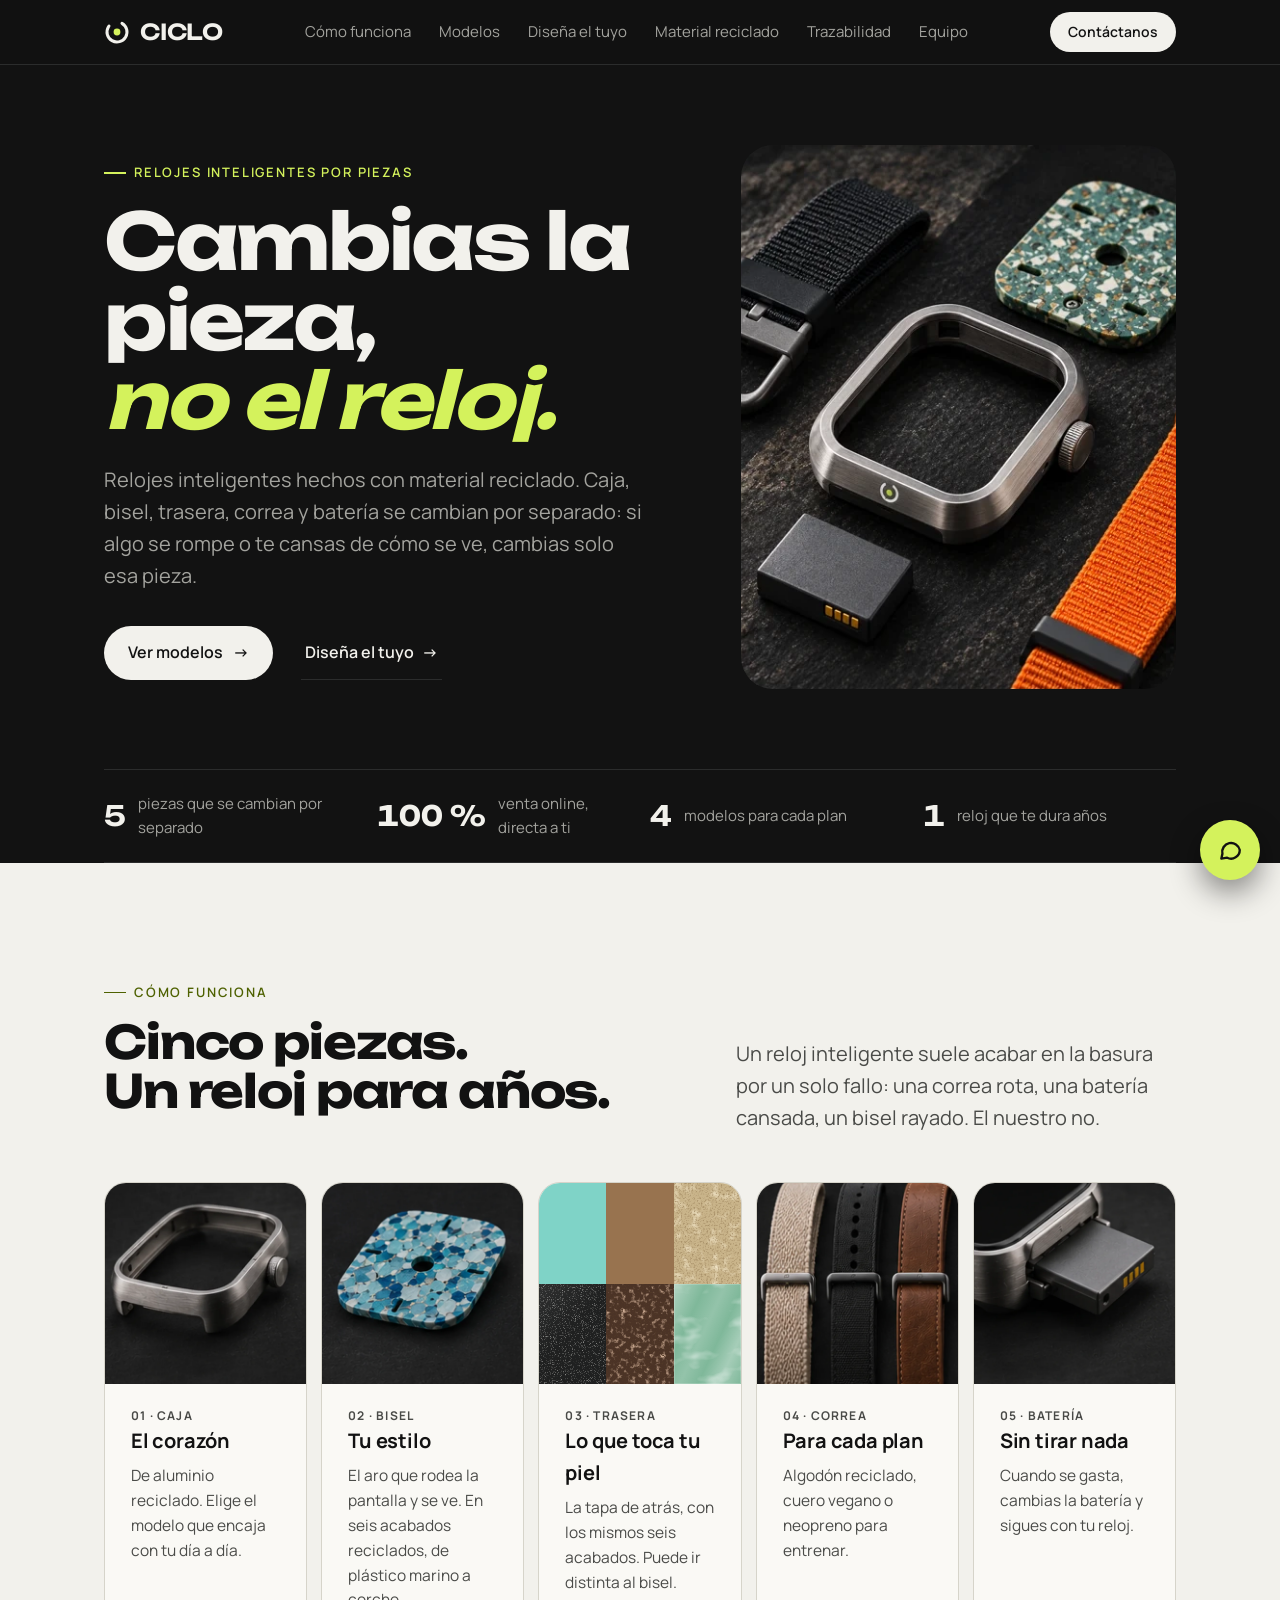
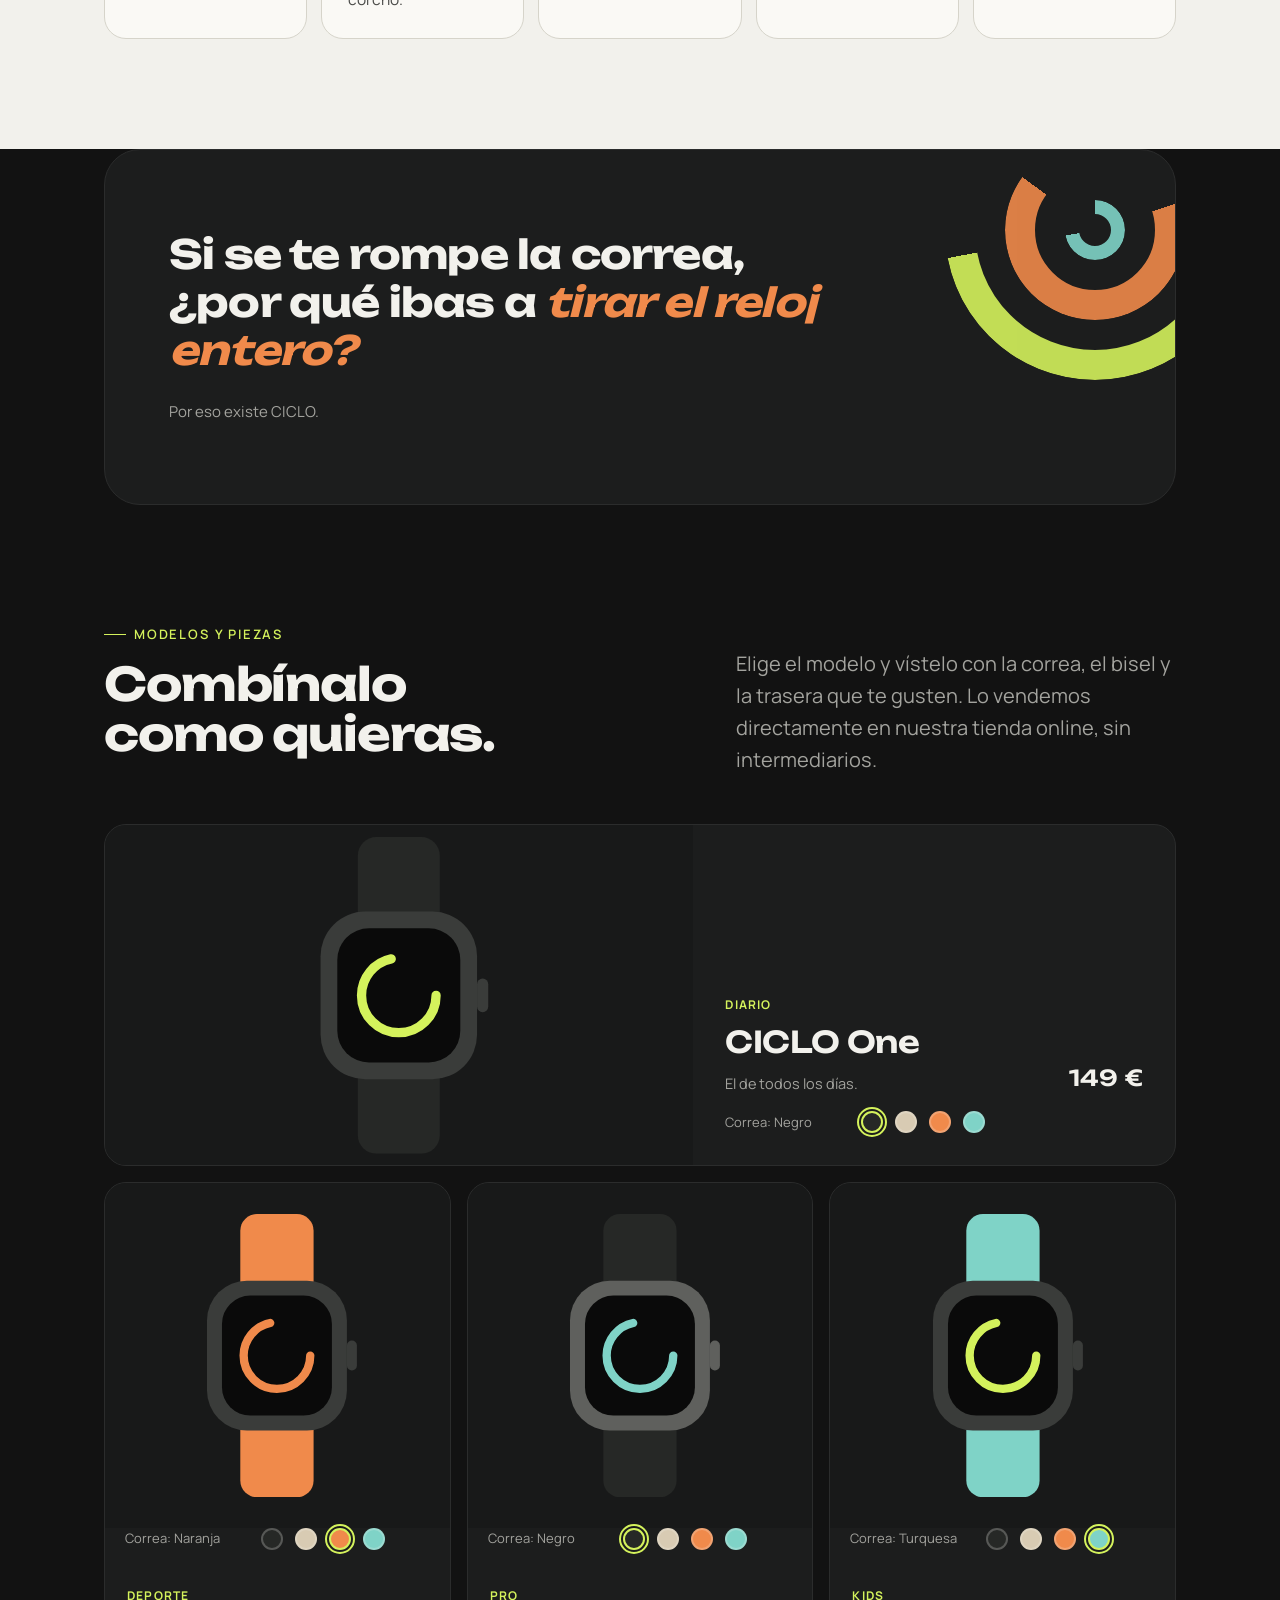
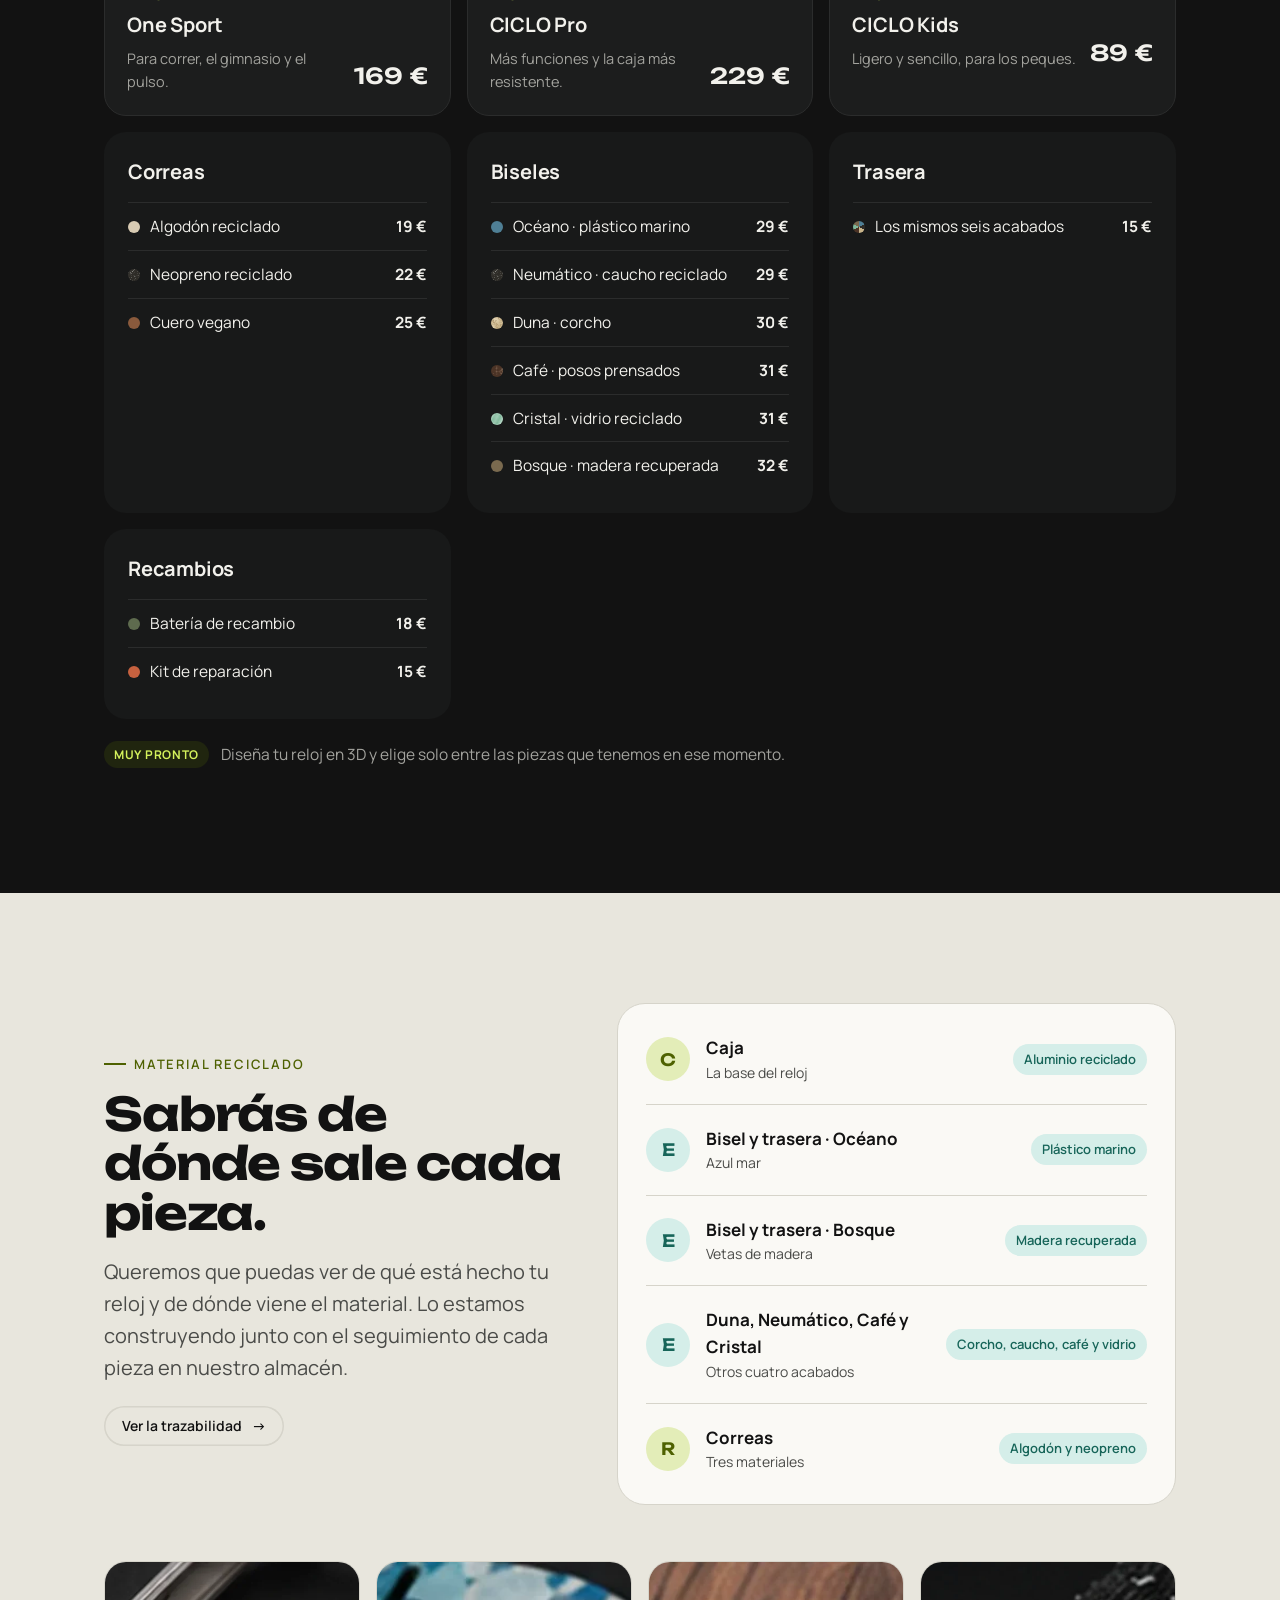
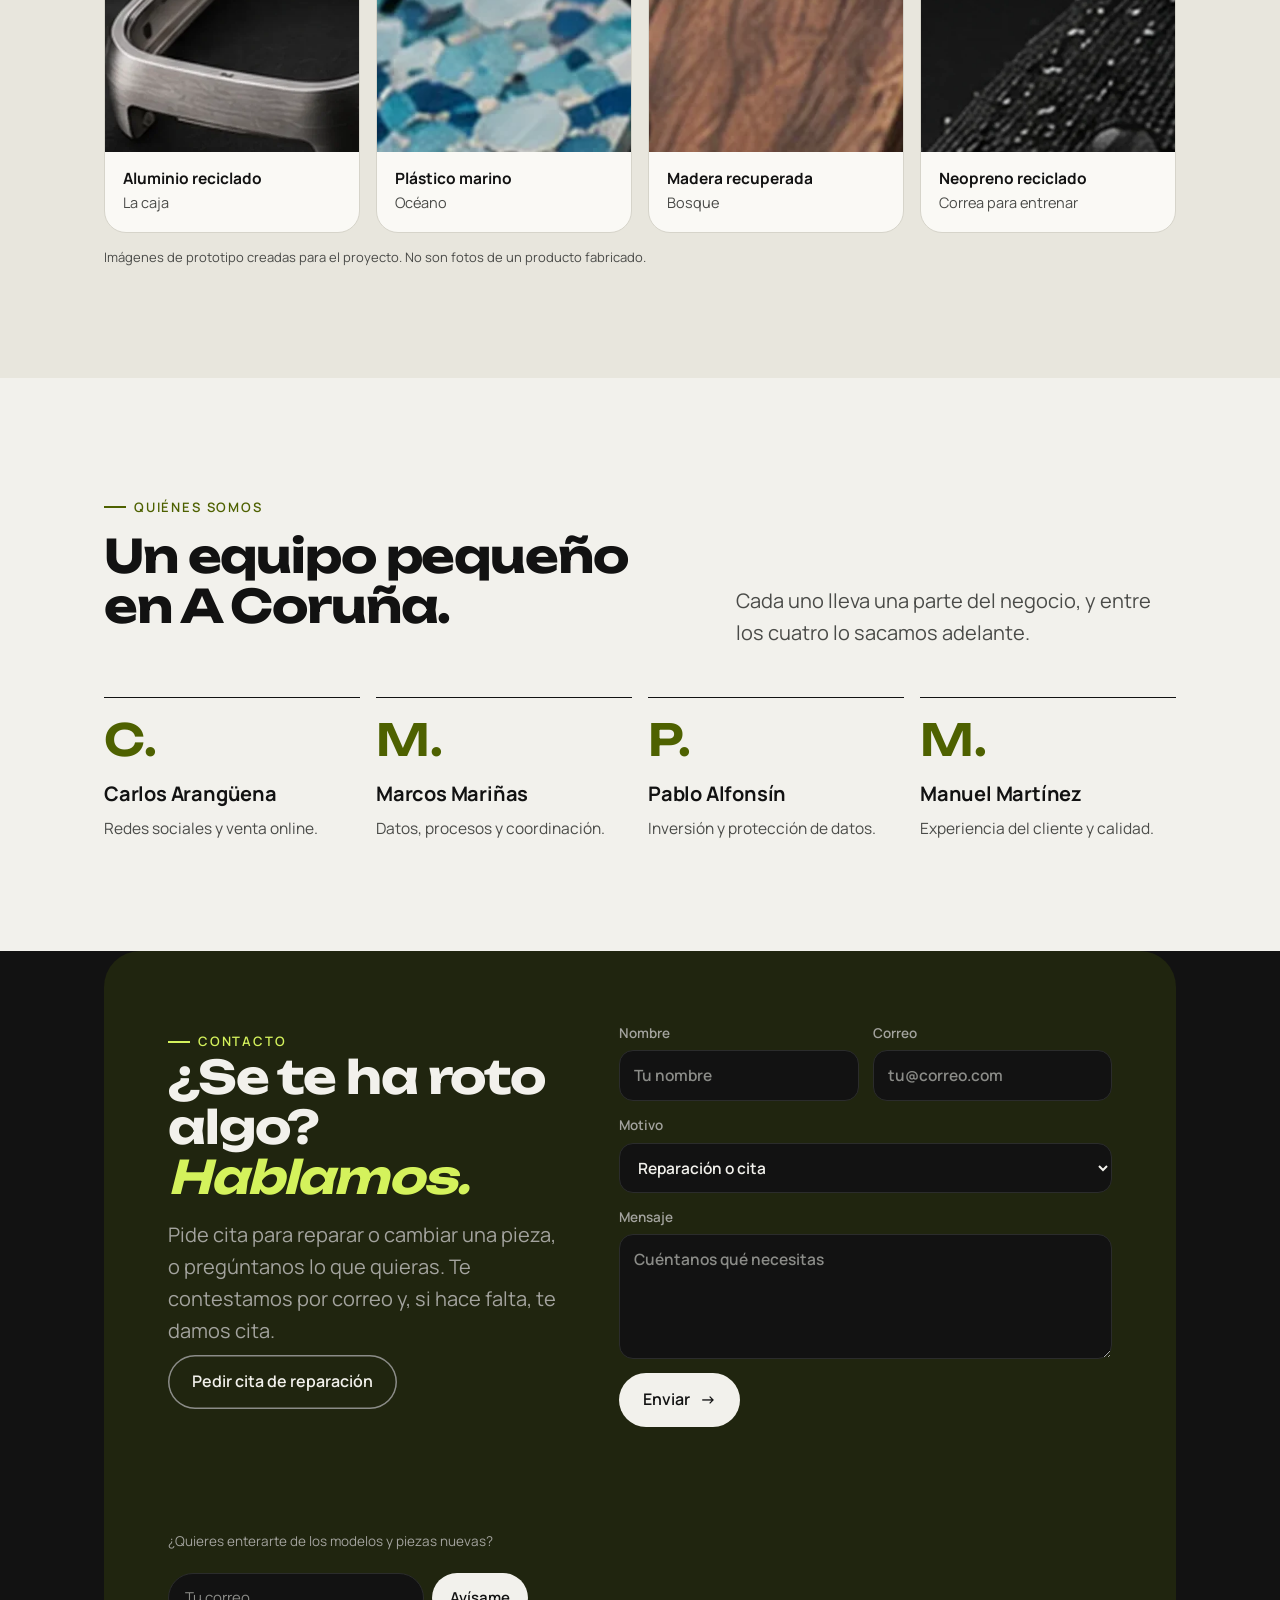
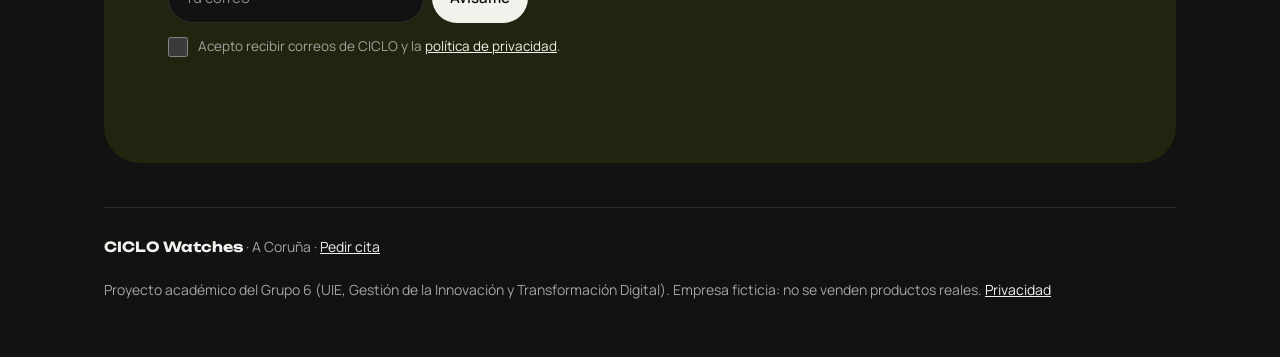
==== commit ec8cca55: "SEO y accesibilidad: metas/OG de configurador y trazabilidad, sitemap, enlace saltar al contenido, f" ====
--- a/index.html
+++ b/index.html
@@ -3,7 +3,7 @@
 <head>
 <meta charset="utf-8">
 <meta name="viewport" content="width=device-width, initial-scale=1">
-<title>CICLO Watches</title>
+<title>CICLO Watches · Cambias la pieza, no el reloj</title>
 <meta name="description" content="Relojes inteligentes por piezas, hechos con material reciclado. Cambias la pieza, no el reloj.">
 <link rel="canonical" href="https://marinascotelomarcos-blip.github.io/ciclo-watches/">
 <meta name="theme-color" content="#121212">
@@ -265,6 +265,9 @@
 
   /* Foco visible al navegar con teclado */
   :focus-visible{outline:2px solid var(--clay);outline-offset:3px}
+  .claro :focus-visible{outline-color:var(--clay-t)}
+  .skip{position:absolute;left:12px;top:-60px;background:var(--ink);color:var(--bg);padding:10px 16px;border-radius:999px;z-index:30;text-decoration:none;font-weight:600}.skip:focus{top:10px}
+  input::placeholder,textarea::placeholder{color:#8B8C88;opacity:1}
 
   /* Pulido: contraste del número de paso, enlace de salto, aire final para que el botón del asistente no tape el pie */
   .step .n{color:var(--ink-soft)}
@@ -272,6 +275,12 @@
   .salto:focus{top:10px}
   footer .row a{color:var(--ink)}
   @media (max-width:900px){footer{padding-bottom:104px}}
+  /* Táctil: zonas de toque de 40 px o más sin cambiar el dibujo */
+  @media (pointer:coarse){
+    .strap-swatch::after{inset:-9px}
+    .bot-head .x{min-width:40px;min-height:40px}
+    footer a{display:inline-block;padding:10px 4px}
+  }
 
   @media (prefers-reduced-motion:reduce){
     html{scroll-behavior:auto}
@@ -317,6 +326,7 @@
 <link rel="stylesheet" href="cita.css">
 </head>
 <body>
+<a class="skip" href="#inicio">Saltar al contenido</a>
 <a class="salto" href="#inicio">Saltar al contenido</a>
 
 <svg width="0" height="0" style="position:absolute" aria-hidden="true">
